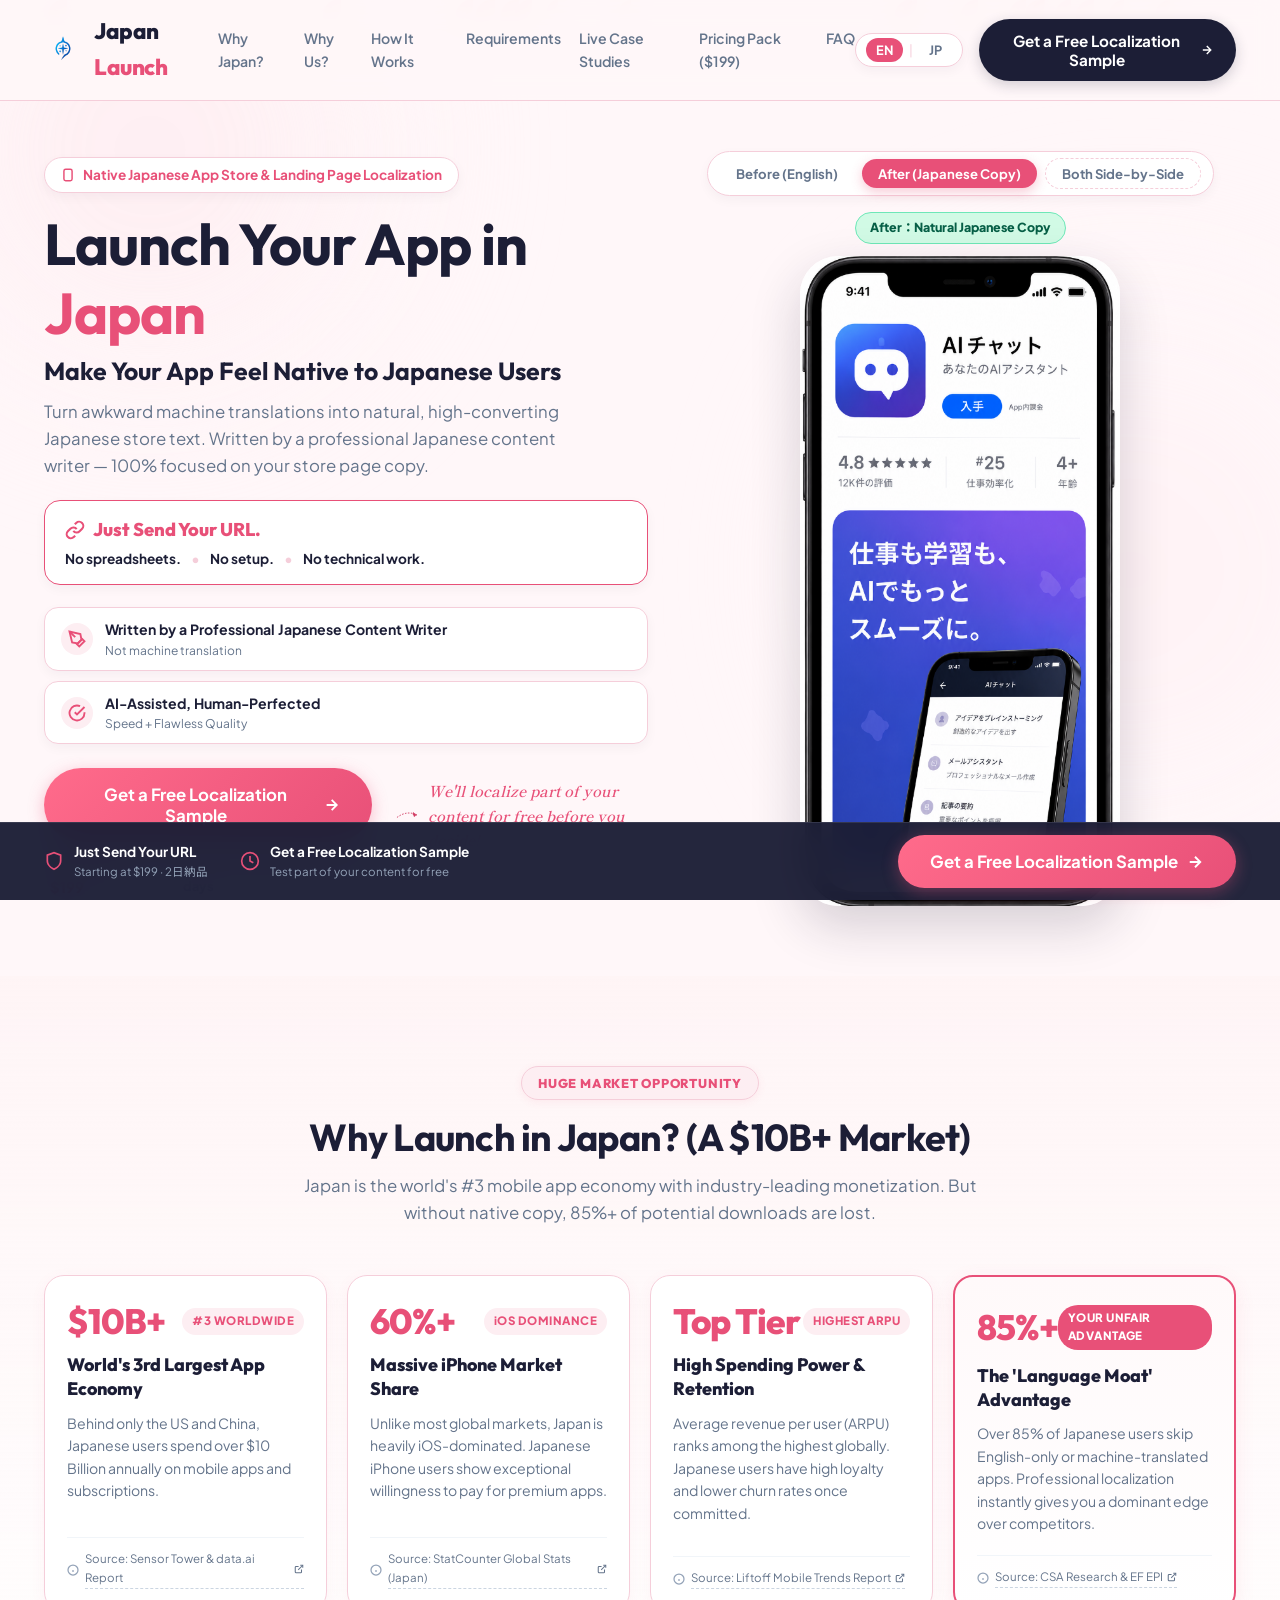
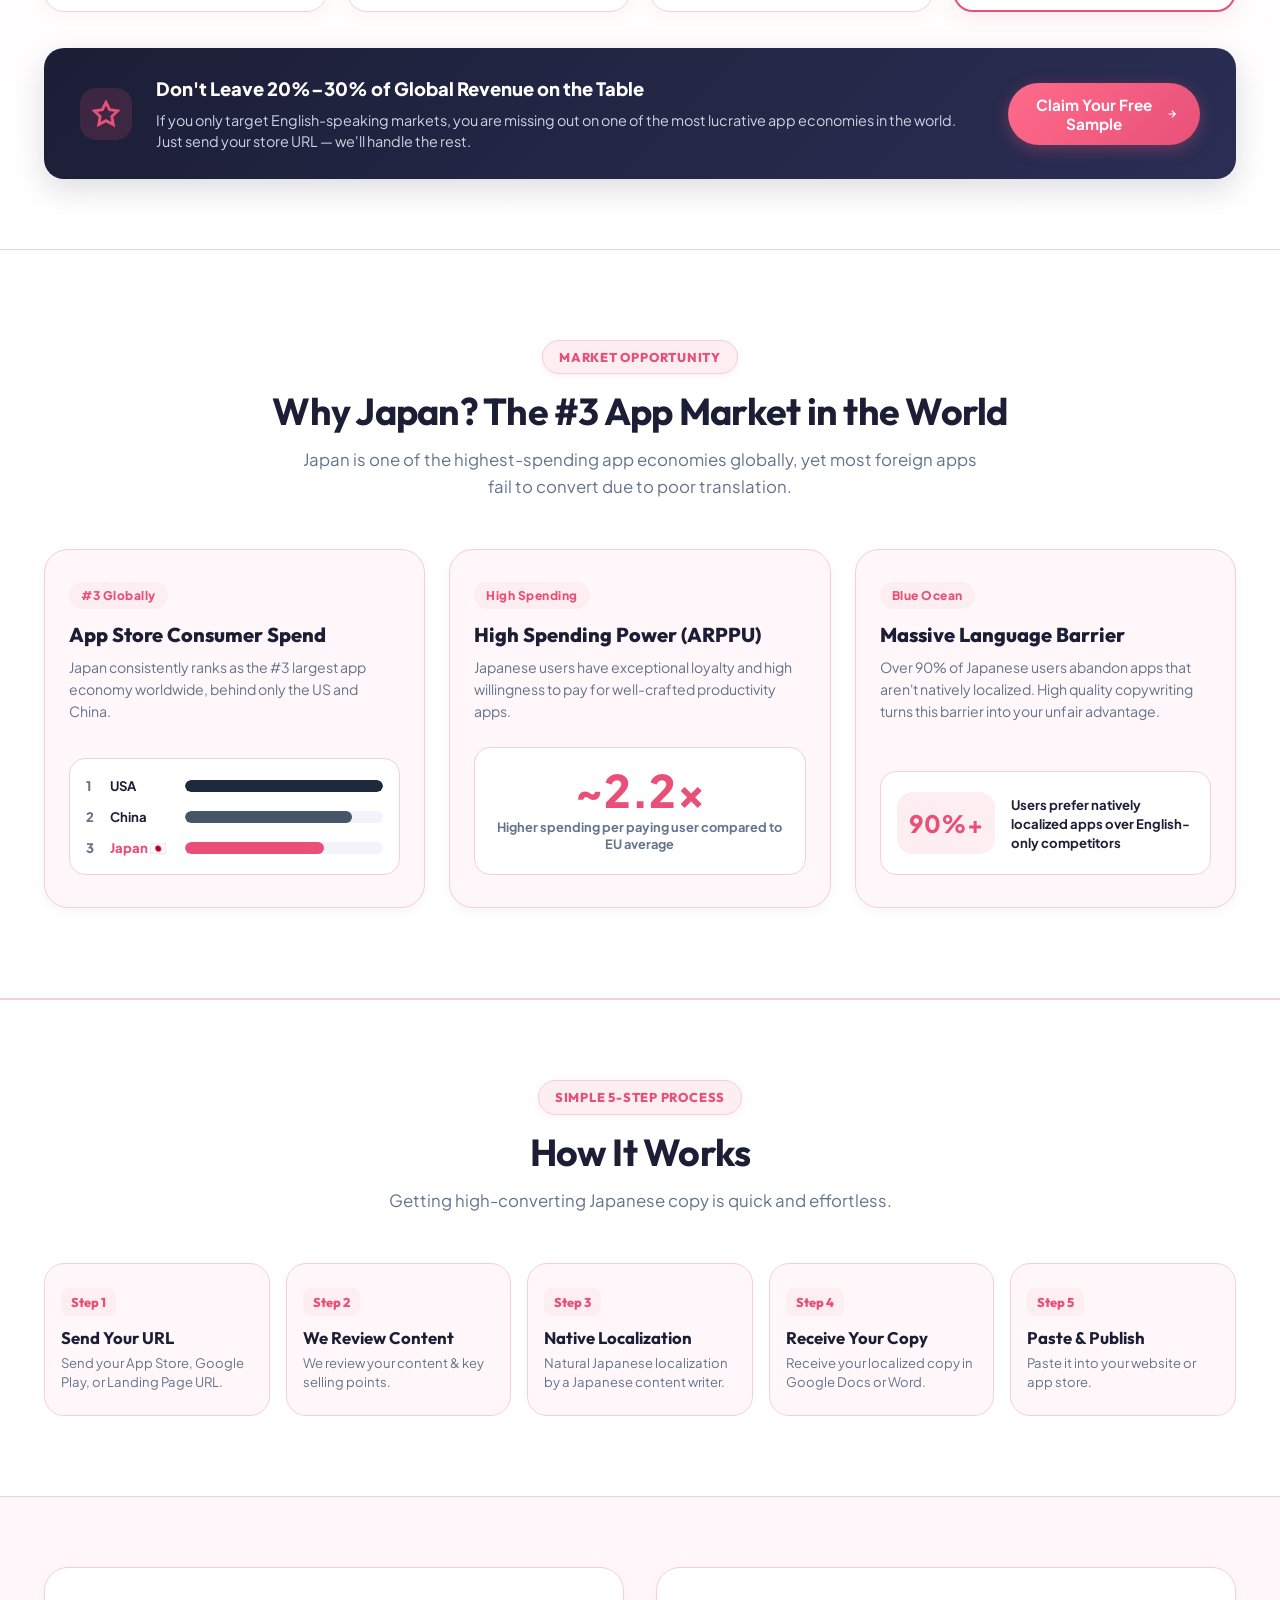
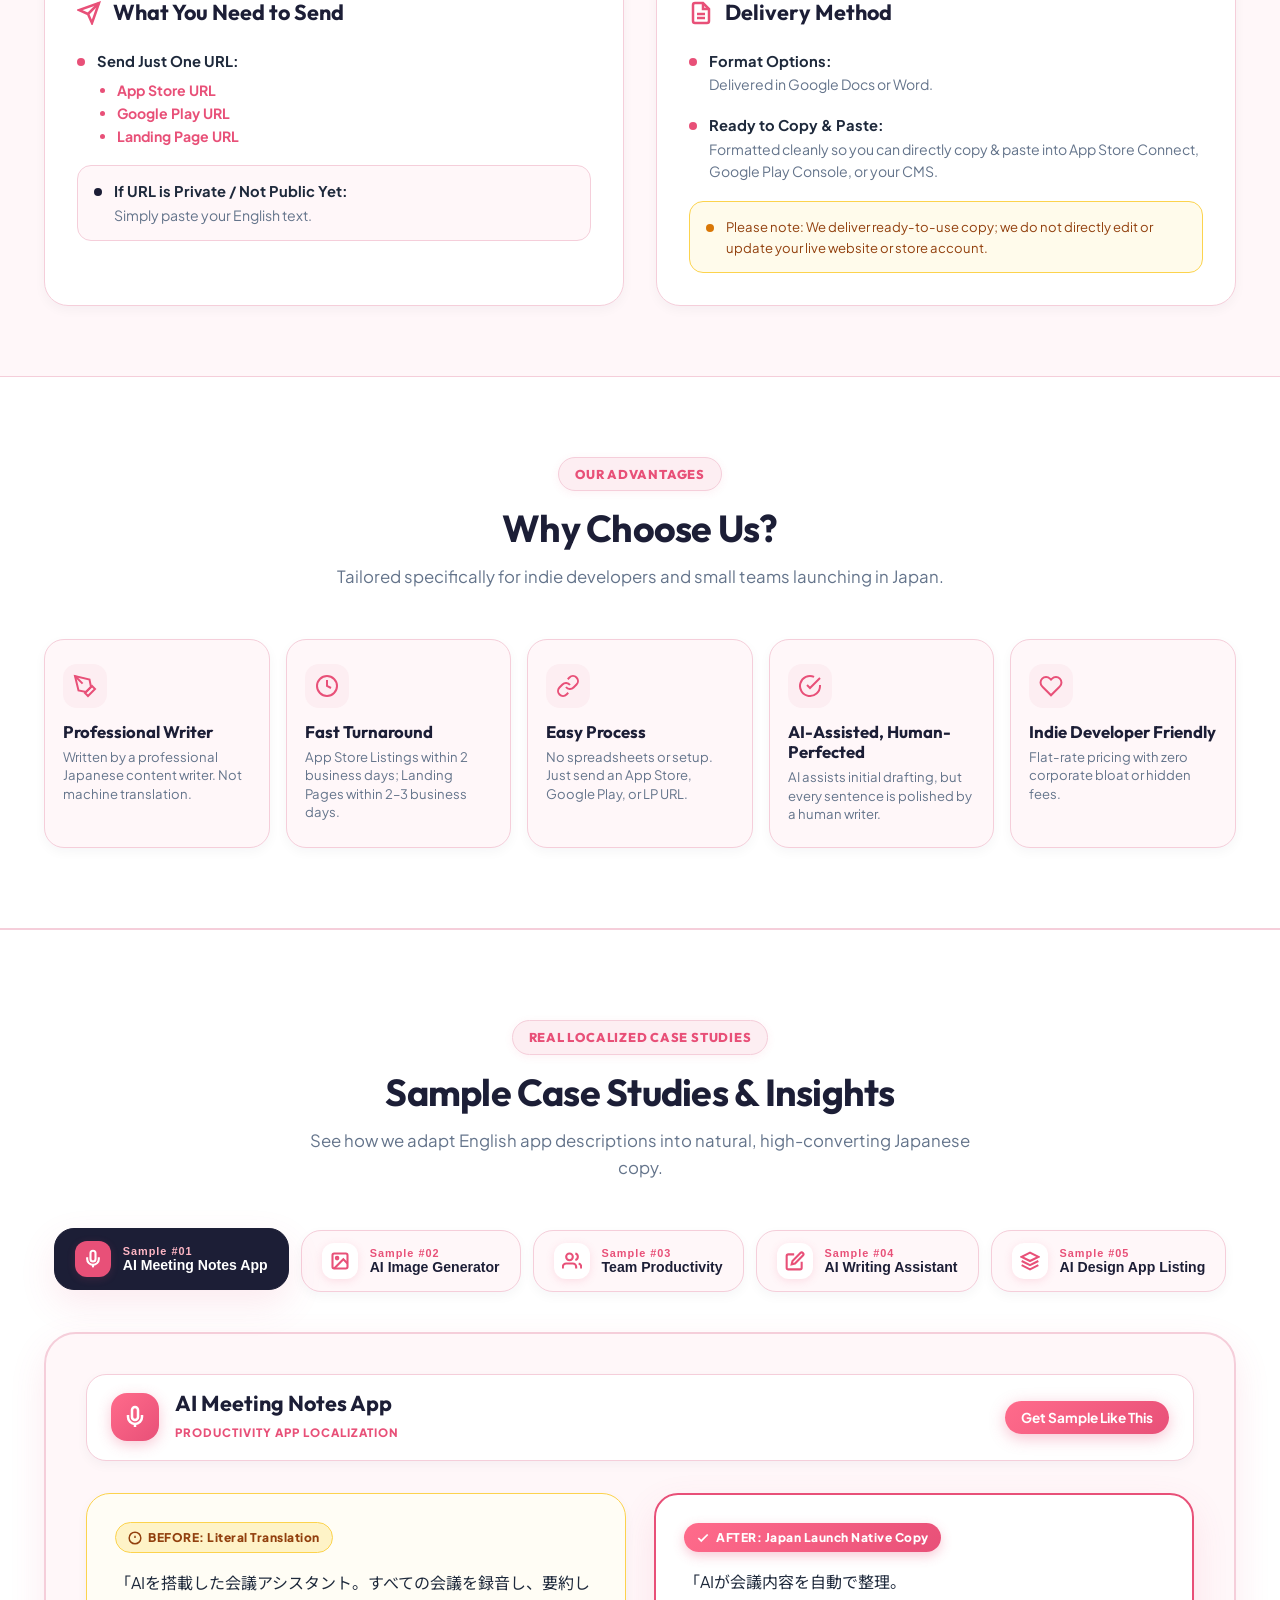
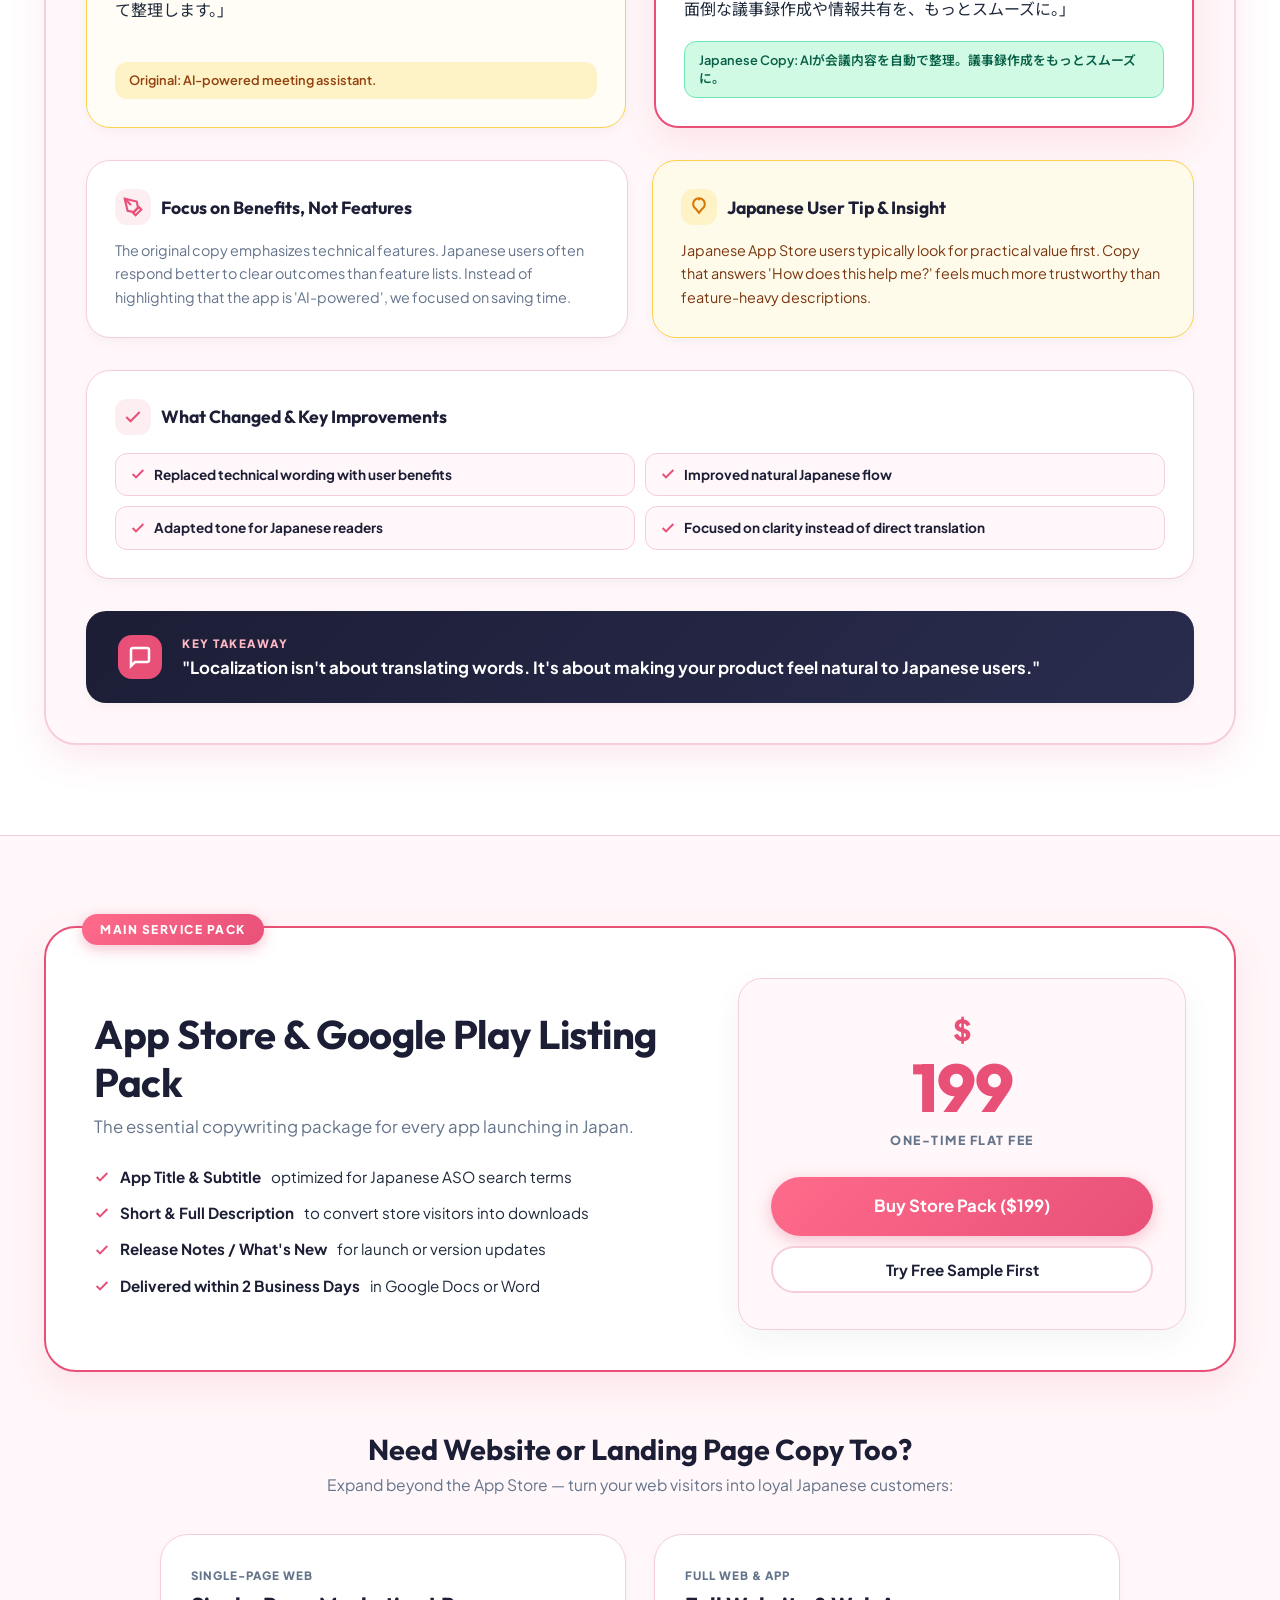
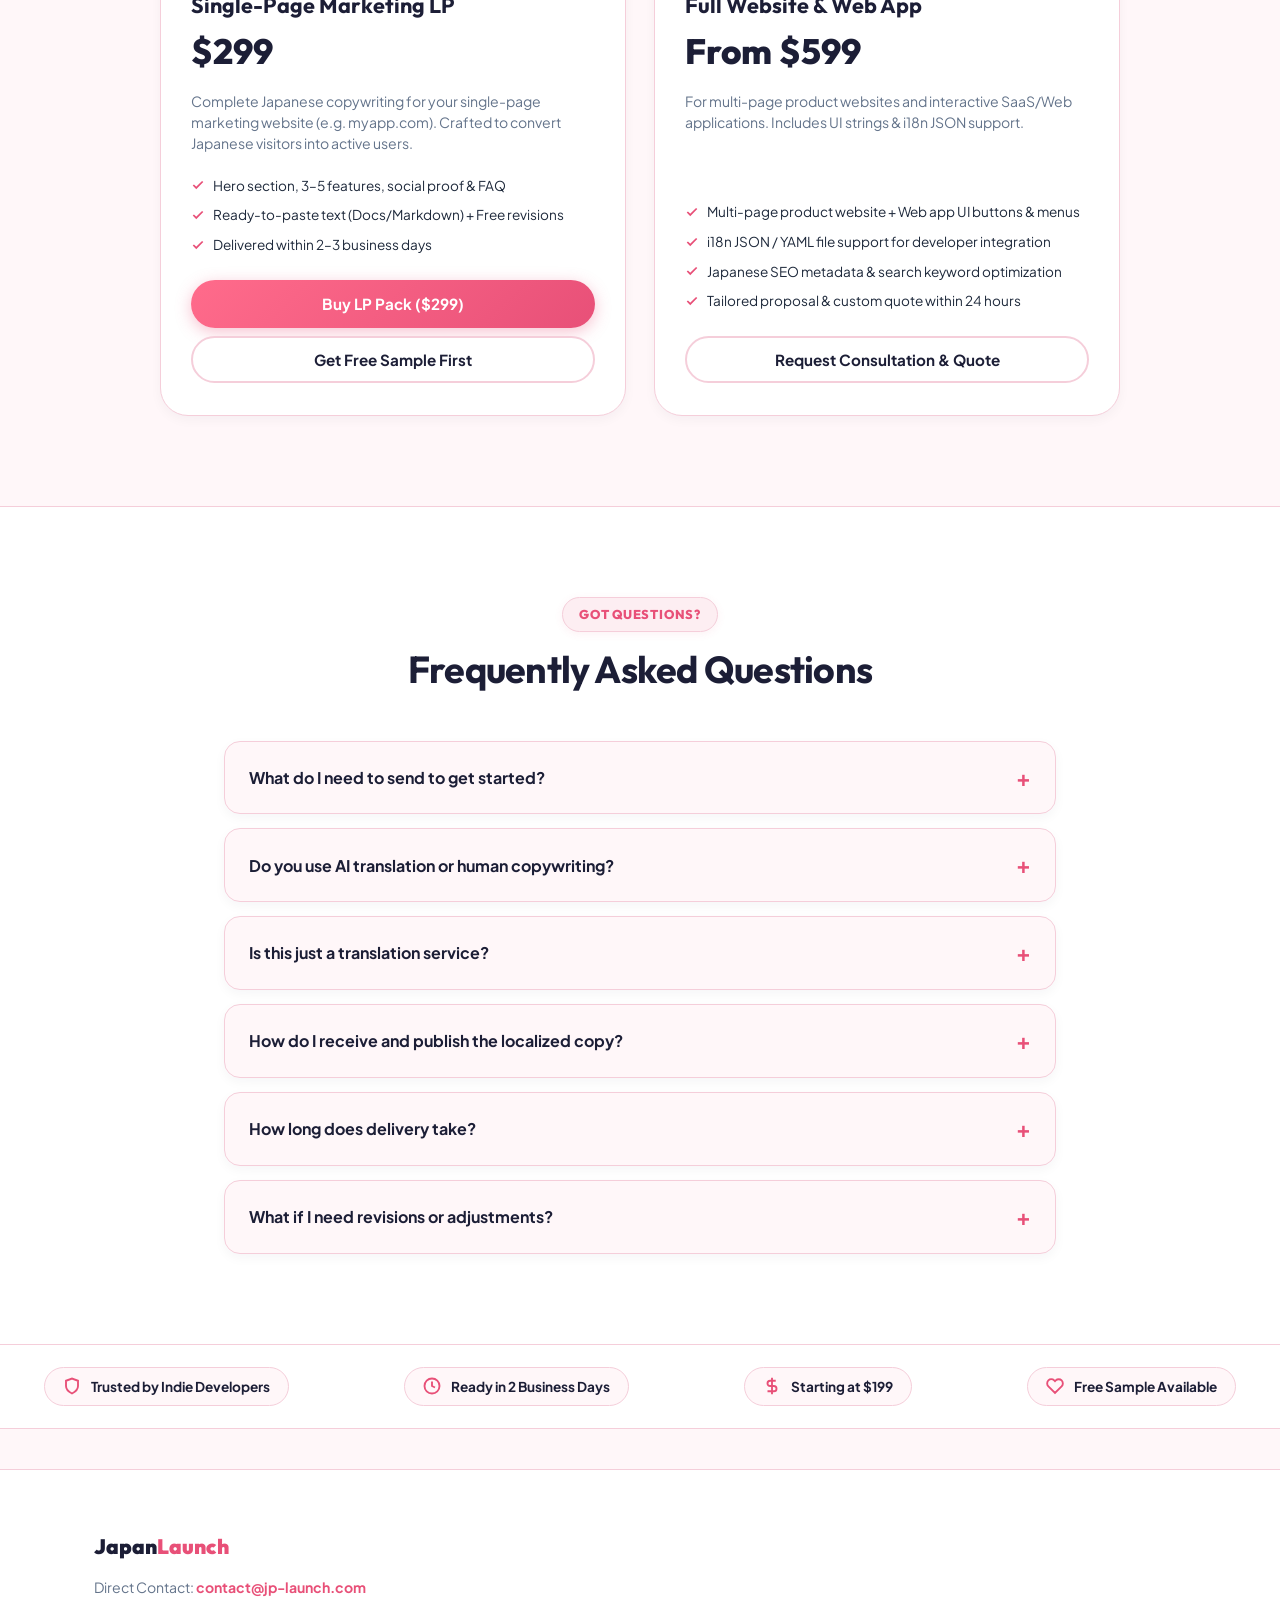
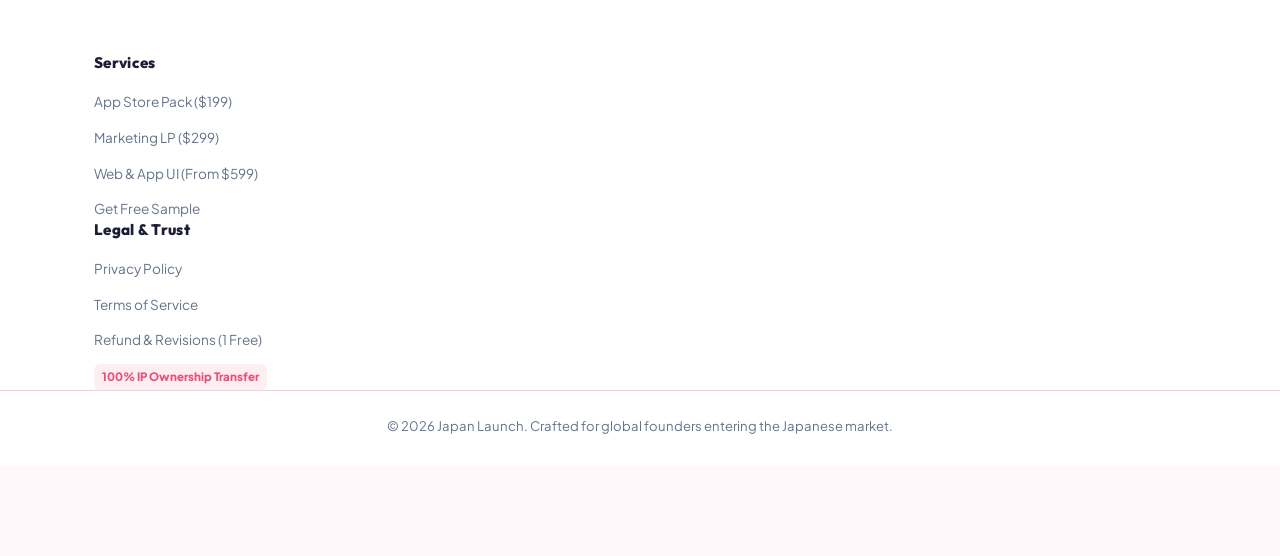
==== index.html @ e57d5151 "Add files via upload" ====
<!DOCTYPE html>
<html lang="en">
<head>
    <meta charset="UTF-8">
    <meta name="viewport" content="width=device-width, initial-scale=1.0">
    <title>Japan Launch | Native Japanese App Store & Landing Page Localization</title>
    <meta name="description" content="Make your app feel native to Japanese users. High-converting App Store & Landing Page localization starting at $199. Written by a professional Japanese content writer. Free sample available!">
    
    <!-- Google Fonts -->
    <link rel="preconnect" href="https://fonts.googleapis.com">
    <link rel="preconnect" href="https://fonts.gstatic.com" crossorigin>
    <link href="https://fonts.googleapis.com/css2?family=Outfit:wght@400;500;600;700;800&family=Plus+Jakarta+Sans:wght@400;500;600;700&family=Noto+Sans+JP:wght@400;500;700;800&family=Shippori+Mincho:wght@600;700;800&display=swap" rel="stylesheet">
    
    <!-- CSS (Explicit Relative Path for Netlify & Linux Compatibility) -->
    <style>
/* ==========================================================================
   Japan Launch - Japanese Localization Landing Page Stylesheet (v17 Touch Fixes)
   ========================================================================== */

:root {
    /* Color Palette */
    --bg-main: #FFF7F9;
    --bg-card: #FFFFFF;
    --bg-pink-soft: #FDEEF2;
    --bg-pink-hover: #FBDCE5;
    
    --primary-indigo: #1C1E36;
    --primary-indigo-hover: #292C4D;
    
    --coral-accent: #E85078;
    --coral-hover: #D13B62;
    --coral-light: #FFF0F3;
    
    --text-dark: #1E293B;
    --text-muted: #64748B;
    --text-light: #94A3B8;
    
    --border-pink: #F5CEDA;
    --border-light: #E2E8F0;
    
    /* Shadows */
    --shadow-sm: 0 4px 12px rgba(28, 30, 54, 0.04);
    --shadow-md: 0 14px 36px rgba(232, 80, 120, 0.12);
    --shadow-lg: 0 24px 60px rgba(28, 30, 54, 0.15);
    --shadow-phone: 0 20px 50px rgba(28, 30, 54, 0.18);

    /* Fonts */
    --font-heading: 'Outfit', 'Noto Sans JP', sans-serif;
    --font-body: 'Plus Jakarta Sans', 'Noto Sans JP', sans-serif;
    --font-jp-serif: 'Shippori Mincho', serif;
}

/* Reset & Base Styles */
* {
    margin: 0;
    padding: 0;
    box-sizing: border-box;
    -webkit-tap-highlight-color: transparent;
}

html {
    scroll-behavior: smooth;
    font-size: 16px;
}

body {
    font-family: var(--font-body);
    background-color: var(--bg-main);
    color: var(--text-dark);
    line-height: 1.6;
    overflow-x: hidden;
    padding-bottom: 90px;
}

/* Container */
.container {
    width: 100%;
    max-width: 1240px;
    margin: 0 auto;
    padding: 0 24px;
}

.container.medium {
    max-width: 880px;
}

/* Typography */
h1, h2, h3, h4 {
    font-family: var(--font-heading);
    color: var(--primary-indigo);
    font-weight: 700;
    line-height: 1.2;
}

/* Background Animations & Sakura */
.bg-decorations {
    position: fixed;
    top: 0;
    left: 0;
    width: 100vw;
    height: 100vh;
    pointer-events: none;
    z-index: -1;
    overflow: hidden;
}

.bg-blob {
    position: absolute;
    border-radius: 50%;
    filter: blur(80px);
    opacity: 0.55;
}

.blob-1 {
    top: -100px;
    left: -100px;
    width: 500px;
    height: 500px;
    background: radial-gradient(circle, #FEE2E8 0%, #FFF 100%);
}

.blob-2 {
    top: 30%;
    right: -150px;
    width: 600px;
    height: 600px;
    background: radial-gradient(circle, #FFEBF0 0%, #FFF 100%);
}

.sakura-petal {
    position: absolute;
    background: linear-gradient(135deg, #FFB7C5, #FFE4E8);
    border-radius: 15px 0 15px 0;
    opacity: 0.6;
    pointer-events: none;
    animation: fall 12s linear infinite;
}

@keyframes fall {
    0% { transform: translateY(-5vh) rotate(0deg); opacity: 0.8; }
    100% { transform: translateY(105vh) rotate(360deg); opacity: 0; }
}

/* Header & Navigation */
.site-header {
    position: sticky;
    top: 0;
    background: rgba(255, 247, 249, 0.88);
    backdrop-filter: blur(12px);
    z-index: 100;
    border-bottom: 1px solid var(--border-pink);
    padding: 14px 0;
}

.nav-container {
    display: flex;
    align-items: center;
    justify-content: space-between;
}

.brand-logo {
    display: flex;
    align-items: center;
    gap: 12px;
    text-decoration: none;
}

.brand-logo-img {
    height: 38px;
    width: auto;
    object-fit: contain;
}

.brand-name {
    font-family: var(--font-heading);
    font-size: 1.4rem;
    font-weight: 800;
    color: var(--primary-indigo);
    letter-spacing: -0.5px;
}

.brand-accent {
    color: var(--coral-accent);
}

.nav-links {
    display: flex;
    gap: 18px;
}

.nav-links a {
    text-decoration: none;
    color: var(--text-muted);
    font-weight: 600;
    font-size: 0.88rem;
    transition: color 0.2s;
}

.nav-links a:hover {
    color: var(--coral-accent);
}

.nav-actions {
    display: flex;
    align-items: center;
    gap: 16px;
}

/* Language Toggle Switcher */
.lang-switch-toggle {
    display: flex;
    align-items: center;
    background: #FFFFFF;
    border: 1px solid var(--border-pink);
    border-radius: 99px;
    padding: 4px 10px;
    gap: 6px;
    box-shadow: var(--shadow-sm);
}

.lang-btn {
    background: transparent;
    border: none;
    font-family: var(--font-body);
    font-weight: 700;
    font-size: 0.8rem;
    color: var(--text-muted);
    cursor: pointer;
    padding: 4px 10px;
    border-radius: 99px;
    transition: all 0.2s;
    touch-action: manipulation;
}

.lang-btn.active {
    background: var(--coral-accent);
    color: #FFFFFF;
}

.lang-divider {
    color: var(--border-pink);
    font-size: 0.8rem;
}

/* Buttons */
.btn {
    display: inline-flex;
    align-items: center;
    justify-content: center;
    gap: 8px;
    padding: 12px 22px;
    border-radius: 99px;
    font-family: var(--font-body);
    font-weight: 700;
    font-size: 0.95rem;
    cursor: pointer;
    transition: all 0.25s cubic-bezier(0.16, 1, 0.3, 1);
    border: none;
    text-decoration: none;
    touch-action: manipulation;
}

.btn-sm {
    padding: 8px 16px;
    font-size: 0.85rem;
}

.btn-primary {
    background-color: var(--primary-indigo);
    color: #FFFFFF;
    box-shadow: 0 4px 14px rgba(28, 30, 54, 0.2);
}

.btn-primary:hover {
    background-color: var(--primary-indigo-hover);
    transform: translateY(-2px);
}

.btn-coral {
    background: linear-gradient(135deg, #FF6B8B, #E85078);
    color: #FFFFFF;
    box-shadow: 0 4px 16px rgba(232, 80, 120, 0.35);
}

.btn-coral:hover {
    transform: translateY(-2px);
    box-shadow: 0 8px 24px rgba(232, 80, 120, 0.5);
}

.btn-outline {
    background: #FFFFFF;
    border: 2px solid var(--border-pink);
    color: var(--primary-indigo);
}

.btn-outline:hover {
    background-color: var(--bg-pink-soft);
    border-color: var(--coral-accent);
    color: var(--coral-accent);
}

.btn-lg {
    padding: 16px 32px;
    font-size: 1.05rem;
}

.full-width {
    width: 100%;
}

/* Hero Section */
.hero-section {
    padding: 50px 0 70px;
}

.hero-grid-large {
    display: grid;
    grid-template-columns: 1.15fr 1.05fr;
    gap: 36px;
    align-items: center;
}

.tag-badge {
    display: inline-flex;
    align-items: center;
    gap: 8px;
    background-color: #FFF;
    border: 1px solid var(--border-pink);
    padding: 6px 16px;
    border-radius: 99px;
    font-size: 0.85rem;
    font-weight: 700;
    color: var(--coral-accent);
    box-shadow: var(--shadow-sm);
    margin-bottom: 16px;
}

.hero-title {
    font-size: 3.6rem;
    letter-spacing: -1px;
    margin-bottom: 8px;
}

.highlight-japan {
    color: var(--coral-accent);
    font-family: var(--font-heading);
}

.hero-main-tagline {
    font-family: var(--font-heading);
    font-size: 1.55rem;
    font-weight: 700;
    color: var(--primary-indigo);
    margin-bottom: 12px;
    line-height: 1.3;
}

.hero-subtitle {
    font-size: 1.05rem;
    color: var(--text-muted);
    margin-bottom: 20px;
    max-width: 560px;
}

/* DIFFERENTIATOR BANNER */
.differentiator-banner {
    background: #FFFFFF;
    border: 1.5px solid var(--coral-accent);
    border-radius: 16px;
    padding: 14px 20px;
    margin-bottom: 22px;
    box-shadow: var(--shadow-sm);
}

.diff-title-row {
    display: flex;
    align-items: center;
    gap: 8px;
    margin-bottom: 4px;
}

.diff-title-row strong {
    font-family: var(--font-heading);
    font-size: 1.15rem;
    color: var(--coral-accent);
    font-weight: 800;
}

.diff-bullets {
    display: flex;
    align-items: center;
    gap: 10px;
    font-size: 0.85rem;
    font-weight: 700;
    color: var(--primary-indigo);
}

.diff-dot {
    color: var(--border-pink);
}

/* Hero Features Badges */
.hero-features-list {
    display: flex;
    flex-direction: column;
    gap: 10px;
    margin-bottom: 24px;
}

.feature-item {
    display: flex;
    align-items: center;
    gap: 12px;
    background: #FFFFFF;
    padding: 10px 16px;
    border-radius: 14px;
    border: 1px solid var(--border-pink);
    box-shadow: var(--shadow-sm);
}

.feature-icon {
    width: 32px;
    height: 32px;
    background: var(--bg-pink-soft);
    border-radius: 50%;
    display: flex;
    align-items: center;
    justify-content: center;
    flex-shrink: 0;
}

.feature-text {
    display: flex;
    flex-direction: column;
}

.feature-text strong {
    font-size: 0.88rem;
    color: var(--primary-indigo);
}

.feature-text span {
    font-size: 0.75rem;
    color: var(--text-muted);
}

/* HERO CTA & PRICE ANCHOR */
.hero-cta-wrapper {
    position: relative;
    display: flex;
    align-items: flex-start;
    gap: 20px;
}

.cta-main-box {
    display: flex;
    flex-direction: column;
    gap: 10px;
}

.hero-price-anchor {
    display: flex;
    align-items: center;
    gap: 8px;
    font-size: 0.85rem;
    font-weight: 700;
    color: var(--primary-indigo);
    padding-left: 6px;
}

.hero-price-tag {
    color: var(--coral-accent);
    font-size: 0.92rem;
    font-weight: 800;
}

.hero-price-dot {
    color: var(--border-pink);
}

.hero-delivery-tag {
    color: var(--text-muted);
    font-size: 0.8rem;
}

.cta-tooltip-annotation {
    display: flex;
    align-items: center;
    gap: 6px;
    margin-top: 10px;
}

.hand-arrow {
    width: 45px;
    height: 22px;
}

.handwriting {
    font-family: 'Shippori Mincho', cursive, sans-serif;
    font-size: 0.95rem;
    color: var(--coral-accent);
    font-weight: 600;
    font-style: italic;
    max-width: 220px;
}

/* PROMINENT BEFORE/AFTER IPHONE MOCKUP SWITCHER */
.hero-mockup-wrapper {
    display: flex;
    flex-direction: column;
    align-items: center;
    width: 100%;
}

.mockup-header-indicator {
    display: flex;
    align-items: center;
    justify-content: center;
    gap: 8px;
    background: #FFFFFF;
    border: 1px solid var(--border-pink);
    padding: 6px 12px;
    border-radius: 99px;
    margin-bottom: 16px;
    box-shadow: var(--shadow-sm);
    flex-wrap: wrap;
}

.switcher-pill {
    background: transparent;
    border: none;
    font-family: var(--font-body);
    font-weight: 700;
    font-size: 0.82rem;
    color: var(--text-muted);
    padding: 6px 16px;
    border-radius: 99px;
    cursor: pointer;
    transition: all 0.25s ease;
    touch-action: manipulation;
}

.switcher-pill.active {
    background: var(--coral-accent);
    color: #FFFFFF;
    box-shadow: 0 4px 12px rgba(232, 80, 120, 0.3);
}

.switcher-pill.mode-dual {
    border: 1px dashed var(--border-pink);
}

.switcher-pill.mode-dual.active {
    background: var(--primary-indigo);
    border-color: var(--primary-indigo);
}

.phone-display-area {
    display: flex;
    justify-content: center;
    gap: 20px;
    width: 100%;
    position: relative;
}

.phone-image-wrapper {
    display: none;
    flex-direction: column;
    align-items: center;
    width: 320px;
    transition: opacity 0.4s ease;
    opacity: 0;
}

.phone-image-wrapper.active {
    display: flex;
    opacity: 1;
}

.phone-label-tag {
    font-size: 0.78rem;
    font-weight: 800;
    padding: 5px 14px;
    border-radius: 99px;
    margin-bottom: 12px;
}

.phone-label-tag.warning {
    background: #FEF3C7;
    color: #92400E;
    border: 1px solid #FCD34D;
}

.phone-label-tag.success {
    background: #D1FAE5;
    color: #065F46;
    border: 1px solid #6EE7B7;
}

.hero-phone-img.large-mockup {
    width: 100%;
    height: auto;
    border-radius: 38px;
    box-shadow: var(--shadow-phone);
    display: block;
}

.phone-display-area.mode-both .phone-image-wrapper {
    display: flex;
    opacity: 1;
    width: 250px;
}

/* 5-STEP PROCESS SECTION */
.section-process {
    padding: 80px 0;
    background-color: #FFFFFF;
    border-top: 1px solid var(--border-pink);
    border-bottom: 1px solid var(--border-pink);
}

.process-5steps-grid {
    display: grid;
    grid-template-columns: repeat(5, 1fr);
    gap: 16px;
}

.p-step-card {
    background: var(--bg-main);
    border: 1px solid var(--border-pink);
    border-radius: 20px;
    padding: 24px 16px;
    display: flex;
    flex-direction: column;
    position: relative;
    transition: transform 0.25s, box-shadow 0.25s;
}

.p-step-card:hover {
    transform: translateY(-4px);
    box-shadow: var(--shadow-md);
}

.p-step-num {
    font-family: var(--font-heading);
    font-size: 0.8rem;
    font-weight: 800;
    color: var(--coral-accent);
    background: var(--bg-pink-soft);
    padding: 4px 10px;
    border-radius: 8px;
    display: inline-block;
    width: fit-content;
    margin-bottom: 12px;
}

.p-step-card h4 {
    font-size: 1.05rem;
    margin-bottom: 6px;
}

.p-step-card p {
    font-size: 0.82rem;
    color: var(--text-muted);
    line-height: 1.4;
}

/* REQUIREMENTS & DELIVERY SECTION */
.section-requirements {
    padding: 70px 0;
}

.requirements-box-grid {
    display: grid;
    grid-template-columns: 1fr 1fr;
    gap: 32px;
}

.req-card {
    background: #FFFFFF;
    border: 1px solid var(--border-pink);
    border-radius: 24px;
    padding: 32px;
    box-shadow: var(--shadow-sm);
}

.req-card-header {
    display: flex;
    align-items: center;
    gap: 12px;
    margin-bottom: 24px;
}

.req-card-header h3 {
    font-size: 1.35rem;
}

.req-list {
    display: flex;
    flex-direction: column;
    gap: 18px;
}

.req-item {
    display: flex;
    gap: 12px;
    font-size: 0.92rem;
}

.bullet-dot {
    width: 8px;
    height: 8px;
    border-radius: 50%;
    background: var(--coral-accent);
    margin-top: 8px;
    flex-shrink: 0;
}

.bullet-dot.highlight {
    background: var(--primary-indigo);
}

.bullet-dot.warning {
    background: #D97706;
}

.req-item p {
    color: var(--text-muted);
    font-size: 0.88rem;
}

.sub-bullet-list {
    list-style: disc;
    padding-left: 20px;
    margin-top: 6px;
    font-size: 0.88rem;
    color: var(--coral-accent);
    font-weight: 700;
}

.req-item.note-bg {
    background: var(--bg-main);
    border: 1px solid var(--border-pink);
    padding: 14px 16px;
    border-radius: 14px;
}

.req-item.note-warning {
    background: #FFFBEB;
    border: 1px solid #FCD34D;
    padding: 14px 16px;
    border-radius: 14px;
}

.req-item.note-warning p {
    color: #92400E;
    font-size: 0.82rem;
}

/* WHY JAPAN LAUNCH? GRID */
.section-why { padding: 80px 0; background: #FFFFFF; border-top: 1px solid var(--border-pink); border-bottom: 1px solid var(--border-pink); }
.why-grid-5 { display: grid; grid-template-columns: repeat(5, 1fr); gap: 16px; }
.why-box { background: var(--bg-main); border: 1px solid var(--border-pink); border-radius: 20px; padding: 24px 18px; box-shadow: var(--shadow-sm); }
.why-icon-circle {
    width: 44px;
    height: 44px;
    background-color: var(--bg-pink-soft);
    border-radius: 14px;
    display: flex;
    align-items: center;
    justify-content: center;
    margin-bottom: 14px;
}
.why-box h3 { font-size: 1.05rem; margin-bottom: 6px; }
.why-box p { font-size: 0.82rem; color: var(--text-muted); line-height: 1.4; }

/* HIGHLY VISUAL CASE STUDY SHOWCASE (MOBILE TOUCH OPTIMIZED) */
.section-samples-showcase {
    padding: 90px 0;
    background: #FFFFFF;
    border-top: 1px solid var(--border-pink);
    border-bottom: 1px solid var(--border-pink);
}

.case-study-tabs {
    display: flex;
    justify-content: center;
    gap: 12px;
    margin-bottom: 40px;
    flex-wrap: wrap;
    touch-action: manipulation;
}

.case-study-tab {
    background: var(--bg-main);
    border: 1.5px solid var(--border-pink);
    border-radius: 20px;
    padding: 12px 20px;
    cursor: pointer;
    display: flex;
    align-items: center;
    gap: 12px;
    transition: all 0.25s cubic-bezier(0.16, 1, 0.3, 1);
    box-shadow: var(--shadow-sm);
    user-select: none;
    touch-action: manipulation;
    min-height: 48px;
}

/* Prevent inner elements from swallowing touch taps on mobile */
.case-study-tab * {
    pointer-events: none;
}

.cs-tab-icon {
    width: 36px;
    height: 36px;
    background: #FFFFFF;
    border-radius: 12px;
    display: flex;
    align-items: center;
    justify-content: center;
    color: var(--coral-accent);
    box-shadow: 0 2px 8px rgba(232, 80, 120, 0.15);
    flex-shrink: 0;
}

.cs-tab-info {
    display: flex;
    flex-direction: column;
    align-items: flex-start;
}

.case-study-tab .cs-tag {
    font-size: 0.68rem;
    font-weight: 800;
    letter-spacing: 1px;
    color: var(--coral-accent);
}

.case-study-tab strong {
    font-size: 0.88rem;
    color: var(--primary-indigo);
}

.case-study-tab.active, .case-study-tab:hover {
    background: var(--primary-indigo);
    border-color: var(--primary-indigo);
    transform: translateY(-2px);
    box-shadow: var(--shadow-md);
}

.case-study-tab.active .cs-tab-icon, .case-study-tab:hover .cs-tab-icon {
    background: var(--coral-accent);
    color: #FFFFFF;
}

.case-study-tab.active .cs-tag, .case-study-tab:hover .cs-tag {
    color: #FFB7C5;
}

.case-study-tab.active strong, .case-study-tab:hover strong {
    color: #FFFFFF;
}

/* Case Study Outer Container Card */
.case-study-display-card {
    background: var(--bg-main);
    border: 2px solid var(--border-pink);
    border-radius: 32px;
    padding: 40px;
    box-shadow: var(--shadow-md);
    display: flex;
    flex-direction: column;
    gap: 32px;
}

/* App Header Row inside Card */
.cs-card-header-row {
    display: flex;
    align-items: center;
    justify-content: space-between;
    background: #FFFFFF;
    border: 1px solid var(--border-pink);
    padding: 16px 24px;
    border-radius: 20px;
    box-shadow: var(--shadow-sm);
}

.cs-app-meta {
    display: flex;
    align-items: center;
    gap: 16px;
}

.cs-app-badge-icon {
    width: 48px;
    height: 48px;
    background: linear-gradient(135deg, #FF6B8B, #E85078);
    border-radius: 16px;
    display: flex;
    align-items: center;
    justify-content: center;
    color: #FFFFFF;
    box-shadow: 0 4px 14px rgba(232, 80, 120, 0.3);
}

.cs-app-title-group h3 {
    font-size: 1.35rem;
    margin-bottom: 2px;
}

.cs-app-genre-pill {
    font-size: 0.72rem;
    font-weight: 800;
    letter-spacing: 1px;
    color: var(--coral-accent);
    text-transform: uppercase;
}

/* Side-by-Side Visual Comparison Cards (Before vs After) */
.cs-visual-comparison-grid {
    display: grid;
    grid-template-columns: 1fr 1fr;
    gap: 28px;
}

.cs-store-card {
    background: #FFFFFF;
    border-radius: 24px;
    padding: 28px;
    display: flex;
    flex-direction: column;
    position: relative;
    box-shadow: var(--shadow-sm);
    transition: transform 0.25s ease;
}

.cs-store-card.before-card {
    border: 1.5px solid #FCD34D;
    background: #FFFDF5;
}

.cs-store-card.after-card {
    border: 2px solid var(--coral-accent);
    background: #FFFFFF;
    box-shadow: var(--shadow-md);
}

.cs-card-badge {
    display: inline-flex;
    align-items: center;
    gap: 6px;
    padding: 5px 12px;
    border-radius: 99px;
    font-size: 0.75rem;
    font-weight: 800;
    letter-spacing: 0.5px;
    margin-bottom: 16px;
    width: fit-content;
}

.cs-card-badge.before {
    background: #FEF3C7;
    color: #92400E;
    border: 1px solid #FCD34D;
}

.cs-card-badge.after {
    background: linear-gradient(135deg, #FF6B8B, #E85078);
    color: #FFFFFF;
    box-shadow: 0 4px 12px rgba(232, 80, 120, 0.3);
}

.cs-copy-text {
    font-size: 1rem;
    line-height: 1.7;
    color: var(--text-dark);
    margin-bottom: 18px;
    flex-grow: 1;
}

.cs-copy-text strong {
    color: var(--primary-indigo);
}

.cs-card-footnote {
    font-size: 0.8rem;
    padding: 10px 14px;
    border-radius: 12px;
    line-height: 1.4;
    font-weight: 600;
}

.cs-store-card.before-card .cs-card-footnote {
    background: #FEF3C7;
    color: #92400E;
}

.cs-store-card.after-card .cs-card-footnote {
    background: #D1FAE5;
    color: #065F46;
    border: 1px solid #6EE7B7;
}

/* 2x2 Deep Insights Grid */
.cs-insights-visual-grid {
    display: grid;
    grid-template-columns: 1fr 1fr;
    gap: 24px;
}

.cs-insight-card-box {
    background: #FFFFFF;
    border: 1px solid var(--border-pink);
    border-radius: 24px;
    padding: 28px;
    box-shadow: var(--shadow-sm);
    display: flex;
    flex-direction: column;
    gap: 14px;
}

.cs-insight-card-box.tip-box {
    background: #FFFBEB;
    border: 1.5px solid #FCD34D;
}

.cs-insight-header {
    display: flex;
    align-items: center;
    gap: 10px;
}

.cs-insight-header-icon {
    width: 36px;
    height: 36px;
    background: var(--bg-pink-soft);
    border-radius: 12px;
    display: flex;
    align-items: center;
    justify-content: center;
    color: var(--coral-accent);
    flex-shrink: 0;
}

.tip-box .cs-insight-header-icon {
    background: #FEF3C7;
    color: #D97706;
}

.cs-insight-header h4 {
    font-size: 1.1rem;
    color: var(--primary-indigo);
}

.cs-insight-body-text {
    font-size: 0.9rem;
    color: var(--text-muted);
    line-height: 1.6;
}

.tip-box .cs-insight-body-text {
    color: #78350F;
}

/* 4-Pill Checklist Grid */
.cs-pills-checklist-grid {
    display: grid;
    grid-template-columns: 1fr 1fr;
    gap: 10px;
    margin-top: 4px;
}

.cs-check-pill {
    background: var(--bg-main);
    border: 1px solid var(--border-pink);
    padding: 10px 14px;
    border-radius: 12px;
    font-size: 0.85rem;
    font-weight: 700;
    color: var(--primary-indigo);
    display: flex;
    align-items: center;
    gap: 8px;
}

.cs-check-pill svg {
    color: var(--coral-accent);
    flex-shrink: 0;
}

/* Key Takeaway Banner */
.cs-takeaway-full-banner {
    background: linear-gradient(135deg, #1C1E36, #292C4D);
    color: #FFFFFF;
    border-radius: 20px;
    padding: 24px 32px;
    display: flex;
    align-items: center;
    gap: 20px;
    box-shadow: var(--shadow-sm);
}

.takeaway-badge-icon {
    width: 44px;
    height: 44px;
    background: var(--coral-accent);
    border-radius: 14px;
    display: flex;
    align-items: center;
    justify-content: center;
    color: #FFFFFF;
    flex-shrink: 0;
}

.takeaway-content {
    display: flex;
    flex-direction: column;
    gap: 2px;
}

.takeaway-tag {
    font-size: 0.72rem;
    font-weight: 800;
    letter-spacing: 1.5px;
    color: #FFB7C5;
    text-transform: uppercase;
}

.takeaway-quote {
    font-size: 1.05rem;
    font-weight: 700;
    line-height: 1.4;
    color: #FFFFFF;
}

/* STYLISH PRICING SECTION */
.section-services {
    padding: 90px 0;
    background-color: var(--bg-main);
}

.main-featured-service-block {
    background: #FFFFFF;
    border: 2px solid var(--coral-accent);
    border-radius: 32px;
    position: relative;
    box-shadow: var(--shadow-md);
    margin-bottom: 60px;
    padding-top: 10px;
}

.featured-badge-top {
    position: absolute;
    top: -14px;
    left: 36px;
    background: linear-gradient(135deg, #FF6B8B, #E85078);
    color: #FFFFFF;
    font-size: 0.75rem;
    font-weight: 800;
    letter-spacing: 1.5px;
    padding: 6px 18px;
    border-radius: 99px;
    box-shadow: 0 4px 14px rgba(232, 80, 120, 0.35);
    text-transform: uppercase;
}

.service-block-content {
    display: grid;
    grid-template-columns: 1.35fr 1fr;
    padding: 40px 48px;
    gap: 40px;
    align-items: center;
}

.service-info h2 {
    font-size: 2.5rem;
    margin-bottom: 8px;
    letter-spacing: -0.5px;
}

.service-subtitle {
    font-size: 1.05rem;
    color: var(--text-muted);
    margin-bottom: 24px;
}

.service-list {
    list-style: none;
    display: flex;
    flex-direction: column;
    gap: 12px;
}

.service-list li {
    font-size: 0.95rem;
    color: var(--text-dark);
    display: flex;
    align-items: center;
    gap: 10px;
}

.service-list strong {
    color: var(--primary-indigo);
}

.service-pricing-box {
    background: var(--bg-main);
    border: 1px solid var(--border-pink);
    border-radius: 24px;
    padding: 36px 32px;
    text-align: center;
    box-shadow: 0 10px 30px rgba(28, 30, 54, 0.05);
    display: flex;
    flex-direction: column;
    gap: 10px;
}

.price-currency {
    font-size: 1.8rem;
    font-weight: 800;
    color: var(--coral-accent);
    vertical-align: top;
    line-height: 1;
}

.price-val {
    font-family: var(--font-heading);
    font-size: 4.2rem;
    font-weight: 800;
    color: var(--coral-accent);
    line-height: 1;
    letter-spacing: -1px;
}

.price-period {
    font-size: 0.78rem;
    font-weight: 800;
    color: var(--text-muted);
    letter-spacing: 1.5px;
    text-transform: uppercase;
    margin-bottom: 16px;
}

.addons-header {
    text-align: center;
    margin-bottom: 36px;
}

.addons-header h3 {
    font-size: 1.8rem;
    margin-bottom: 6px;
}

.addons-header p {
    font-size: 0.98rem;
    color: var(--text-muted);
}

.addons-grid {
    display: grid;
    grid-template-columns: 1fr 1fr;
    gap: 28px;
    max-width: 960px;
    margin: 0 auto;
}

.addon-card {
    background: #FFFFFF;
    border: 1.5px solid var(--border-pink);
    border-radius: 28px;
    padding: 32px 30px;
    display: flex;
    flex-direction: column;
    box-shadow: var(--shadow-sm);
    transition: transform 0.3s ease, box-shadow 0.3s ease;
}

.addon-card:hover {
    transform: translateY(-4px);
    box-shadow: var(--shadow-md);
}

.addon-tag {
    font-size: 0.72rem;
    font-weight: 800;
    color: var(--text-muted);
    letter-spacing: 1px;
    text-transform: uppercase;
    margin-bottom: 8px;
}

.addon-card h4 {
    font-size: 1.35rem;
    margin-bottom: 4px;
}

.addon-price {
    font-family: var(--font-heading);
    font-size: 2.2rem;
    font-weight: 800;
    color: var(--primary-indigo);
    margin-bottom: 12px;
}

.addon-card p {
    font-size: 0.88rem;
    color: var(--text-muted);
    margin-bottom: 20px;
    flex-grow: 1;
    line-height: 1.5;
}

.addon-features {
    list-style: none;
    margin-bottom: 24px;
    font-size: 0.85rem;
    color: var(--text-dark);
    display: flex;
    flex-direction: column;
    gap: 8px;
}

.addon-features li {
    display: flex;
    align-items: center;
    gap: 8px;
}

/* FAQ Section */
.section-faq { padding: 90px 0; background: #FFFFFF; border-top: 1px solid var(--border-pink); }
.faq-list { display: flex; flex-direction: column; gap: 14px; }
.faq-item { background: var(--bg-main); border: 1px solid var(--border-pink); border-radius: 16px; overflow: hidden; box-shadow: var(--shadow-sm); }
.faq-question { padding: 18px 24px; font-weight: 700; font-size: 1rem; color: var(--primary-indigo); display: flex; justify-content: space-between; align-items: center; cursor: pointer; }
.faq-toggle { font-size: 1.4rem; color: var(--coral-accent); transition: transform 0.3s; }
.faq-item.active .faq-toggle { transform: rotate(45deg); }
.faq-answer { padding: 0 24px 18px; color: var(--text-muted); font-size: 0.92rem; display: none; line-height: 1.6; }
.faq-item.active .faq-answer { display: block; }

/* FINAL TRUST & REASSURANCE RIBBON / BANNER */
.section-trust-ribbon {
    background: #FFFFFF;
    border-top: 1px solid var(--border-pink);
    border-bottom: 1px solid var(--border-pink);
    padding: 22px 0;
    margin-bottom: 40px;
}

.trust-ribbon-content {
    display: flex;
    align-items: center;
    justify-content: space-between;
    gap: 16px;
    flex-wrap: wrap;
}

.trust-pill {
    display: flex;
    align-items: center;
    gap: 10px;
    background: var(--bg-main);
    border: 1px solid var(--border-pink);
    padding: 8px 18px;
    border-radius: 99px;
    font-size: 0.85rem;
    font-weight: 700;
    color: var(--primary-indigo);
}

/* Bottom Sticky Bar */
.bottom-bar { position: fixed; bottom: 0; left: 0; width: 100%; background: rgba(28, 30, 54, 0.96); backdrop-filter: blur(16px); color: #FFFFFF; padding: 12px 0; z-index: 99; border-top: 1px solid rgba(255, 255, 255, 0.1); }
.bottom-bar-content { display: flex; align-items: center; justify-content: space-between; }
.bottom-features { display: flex; gap: 32px; }
.b-feat { display: flex; align-items: center; gap: 10px; color: #E2E8F0; }
.b-feat svg { color: var(--coral-accent); flex-shrink: 0; }
.b-feat div { display: flex; flex-direction: column; }
.b-feat strong { font-size: 0.85rem; color: #FFF; }
.b-feat span { font-size: 0.72rem; color: #94A3B8; }

/* Modal */
.modal-overlay { position: fixed; top: 0; left: 0; width: 100vw; height: 100vh; background: rgba(28, 30, 54, 0.6); backdrop-filter: blur(6px); z-index: 1000; display: flex; align-items: center; justify-content: center; opacity: 0; pointer-events: none; transition: opacity 0.3s ease; }
.modal-overlay.active { opacity: 1; pointer-events: auto; }
.modal-card { background: #FFFFFF; width: 90%; max-width: 520px; border-radius: 28px; padding: 32px; position: relative; box-shadow: var(--shadow-lg); transform: translateY(20px); transition: transform 0.3s ease; }
.modal-overlay.active .modal-card { transform: translateY(0); }
.modal-close { position: absolute; top: 18px; right: 22px; background: none; border: none; font-size: 1.8rem; color: var(--text-muted); cursor: pointer; }
.modal-header { text-align: center; margin-bottom: 20px; }
.sakura-badge { background-color: var(--bg-pink-soft); color: var(--coral-accent); font-size: 0.75rem; font-weight: 800; letter-spacing: 1px; padding: 4px 12px; border-radius: 99px; display: inline-block; margin-bottom: 8px; }
.modal-header h3 { font-size: 1.5rem; margin-bottom: 6px; }
.modal-header p { font-size: 0.85rem; color: var(--text-muted); }

.form-group { display: flex; flex-direction: column; gap: 6px; margin-bottom: 14px; }
.form-group label { font-size: 0.82rem; font-weight: 700; color: var(--primary-indigo); }
.form-group input, .form-group select, .form-group textarea { width: 100%; padding: 11px 14px; border-radius: 10px; border: 1px solid var(--border-pink); font-family: var(--font-body); font-size: 0.9rem; outline: none; transition: border-color 0.2s; }
.form-group input:focus, .form-group select:focus, .form-group textarea:focus { border-color: var(--coral-accent); box-shadow: 0 0 0 3px rgba(232, 80, 120, 0.15); }
.modal-success { text-align: center; padding: 20px 0; }
.success-icon { font-size: 3.2rem; margin-bottom: 10px; display: flex; justify-content: center; }

/* Responsive Media Queries & Touch Optimization */
@media (max-width: 1024px) {
    .hero-grid-large { grid-template-columns: 1fr; text-align: center; }
    .hero-subtitle { margin: 0 auto 18px; }
    .differentiator-banner { margin: 0 auto 22px; max-width: 500px; text-align: center; }
    .diff-title-row { justify-content: center; }
    .diff-bullets { justify-content: center; }
    .hero-features-list { align-items: center; }
    .hero-cta-wrapper { flex-direction: column; align-items: center; }
    .process-5steps-grid { grid-template-columns: 1fr 1fr; }
    .requirements-box-grid { grid-template-columns: 1fr; }
    .why-grid-5 { grid-template-columns: 1fr 1fr; }
    .cs-visual-comparison-grid { grid-template-columns: 1fr; }
    .cs-insights-visual-grid { grid-template-columns: 1fr; }
    .cs-pills-checklist-grid { grid-template-columns: 1fr; }
    .service-block-content { grid-template-columns: 1fr; padding: 32px 24px; }
    .trust-ribbon-content { justify-content: center; }
    .bottom-features { display: none; }
    .bottom-bar-content { justify-content: center; }
}

@media (max-width: 768px) {
    .nav-links { display: none; }
    .hero-title { font-size: 2.6rem; }
    .process-5steps-grid { grid-template-columns: 1fr; }
    .why-grid-5 { grid-template-columns: 1fr; }
    .addons-grid { grid-template-columns: 1fr; }

    /* Mobile Touch Optimized Case Study Tabs (Horizontal Scrollable Bar) */
    .case-study-tabs {
        display: flex;
        overflow-x: auto;
        -webkit-overflow-scrolling: touch;
        scroll-snap-type: x mandatory;
        padding-bottom: 12px;
        justify-content: flex-start;
        gap: 10px;
        flex-wrap: nowrap;
        width: 100%;
    }

    .case-study-tab {
        flex: 0 0 auto;
        scroll-snap-align: start;
        padding: 10px 16px;
        min-height: 52px;
    }

    .case-study-display-card {
        padding: 22px 16px;
        border-radius: 24px;
        gap: 20px;
    }

    .cs-card-header-row {
        flex-direction: column;
        align-items: flex-start;
        gap: 12px;
    }

    .cs-takeaway-full-banner {
        flex-direction: column;
        text-align: center;
        padding: 20px 16px;
    }

    .market-stats-grid {
        grid-template-columns: 1fr;
    }

    .market-opportunity-banner {
        flex-direction: column;
        text-align: center;
        padding: 24px 20px;
        gap: 18px;
    }

    .opp-content {
        text-align: center;
    }
}

/* ==========================================================================
   7. MARKET OPPORTUNITY SECTION (WHY JAPAN?)
   ========================================================================== */
.section-market-opportunity {
    padding: 90px 0 70px;
    background: linear-gradient(180deg, rgba(254, 242, 242, 0.4) 0%, #FFFFFF 100%);
    position: relative;
}

.market-stats-grid {
    display: grid;
    grid-template-columns: repeat(4, 1fr);
    gap: 20px;
    margin-bottom: 36px;
}

.market-stat-card {
    background: #FFFFFF;
    border: 1.5px solid var(--border-pink);
    border-radius: 20px;
    padding: 28px 22px 22px;
    display: flex;
    flex-direction: column;
    box-shadow: 0 4px 16px rgba(232, 80, 120, 0.05);
    transition: all 0.25s ease;
    position: relative;
}

.market-stat-card:hover {
    transform: translateY(-4px);
    border-color: var(--coral-accent);
    box-shadow: 0 10px 28px rgba(232, 80, 120, 0.12);
}

.market-stat-card.highlight-card {
    background: linear-gradient(180deg, #FFF9FA 0%, #FFFFFF 100%);
    border: 2px solid var(--coral-accent);
    box-shadow: 0 6px 20px rgba(232, 80, 120, 0.1);
}

.stat-top-row {
    display: flex;
    align-items: center;
    justify-content: space-between;
    margin-bottom: 14px;
}

.stat-number-accent {
    font-family: 'Outfit', sans-serif;
    font-size: 2.2rem;
    font-weight: 800;
    color: var(--coral-accent);
    line-height: 1;
    letter-spacing: -0.03em;
}

.stat-pill-badge {
    background: var(--bg-pink-soft);
    color: var(--coral-accent);
    font-size: 0.72rem;
    font-weight: 800;
    padding: 4px 10px;
    border-radius: 20px;
    letter-spacing: 0.04em;
}

.stat-pill-badge.highlight-pill {
    background: var(--coral-accent);
    color: #FFFFFF;
}

.stat-card-title {
    font-size: 1.12rem;
    font-weight: 800;
    color: var(--primary-indigo);
    margin-bottom: 10px;
    line-height: 1.35;
}

.stat-card-desc {
    font-size: 0.88rem;
    color: var(--text-muted);
    line-height: 1.6;
    margin-bottom: 20px;
    flex-grow: 1;
}

.stat-source-footer {
    display: flex;
    align-items: center;
    gap: 6px;
    font-size: 0.72rem;
    color: #94A3B8;
    border-top: 1px solid #F1F5F9;
    padding-top: 12px;
}

.stat-source-footer svg {
    flex-shrink: 0;
    color: #94A3B8;
}

.stat-source-link {
    color: #64748B;
    text-decoration: none;
    display: inline-flex;
    align-items: center;
    gap: 4px;
    transition: all 0.2s ease;
    border-bottom: 1px dashed #CBD5E1;
    padding-bottom: 1px;
}

.stat-source-link:hover {
    color: var(--coral-accent);
    border-bottom-color: var(--coral-accent);
}

.stat-source-link svg {
    color: currentColor;
}

/* Strategic Takeaway Banner */
.market-opportunity-banner {
    background: linear-gradient(135deg, #1C1E36 0%, #2A2E54 100%);
    border-radius: 20px;
    padding: 26px 36px;
    display: flex;
    align-items: center;
    gap: 24px;
    color: #FFFFFF;
    box-shadow: 0 10px 30px rgba(28, 30, 54, 0.15);
}

.opp-icon {
    width: 52px;
    height: 52px;
    border-radius: 16px;
    background: rgba(232, 80, 120, 0.15);
    display: flex;
    align-items: center;
    justify-content: center;
    flex-shrink: 0;
}

.opp-content {
    flex-grow: 1;
}

.opp-title {
    display: block;
    font-size: 1.15rem;
    font-weight: 800;
    color: #FFFFFF;
    margin-bottom: 6px;
}

.opp-desc {
    font-size: 0.9rem;
    color: #CBD5E1;
    line-height: 1.5;
    margin: 0;
}

/* Section Header Enhanced Visibility & Distinct Section Breaks */
.section-header {
    margin-bottom: 48px;
}

.section-header.center {
    text-align: center;
}

.section-header .badge-sub {
    display: inline-flex;
    align-items: center;
    gap: 6px;
    background: var(--bg-pink-soft);
    border: 1px solid var(--border-pink);
    color: var(--coral-accent);
    font-family: var(--font-heading);
    font-size: 0.8rem;
    font-weight: 800;
    letter-spacing: 0.06em;
    text-transform: uppercase;
    padding: 6px 16px;
    border-radius: 99px;
    margin-bottom: 14px;
    box-shadow: 0 2px 8px rgba(232, 80, 120, 0.08);
}

.section-header h2 {
    font-size: 2.35rem;
    letter-spacing: -0.02em;
    color: var(--primary-indigo);
    margin-bottom: 12px;
    line-height: 1.25;
}

.section-header p {
    font-size: 1.05rem;
    color: var(--text-muted);
    max-width: 680px;
    margin: 0 auto;
    line-height: 1.6;
}

@media (max-width: 1024px) {
    .market-stats-grid {
        grid-template-columns: repeat(2, 1fr);
    }
}



/* WHY JAPAN SECTION */
.section-why-japan {
    padding: 90px 0;
    background: #FFFFFF;
    border-top: 1px solid var(--border-pink);
    border-bottom: 1px solid var(--border-pink);
}

.why-japan-grid {
    display: grid;
    grid-template-columns: repeat(3, 1fr);
    gap: 24px;
    margin-top: 40px;
}

.market-card {
    background: var(--bg-main);
    border: 1px solid var(--border-pink);
    border-radius: 24px;
    padding: 32px 24px;
    box-shadow: var(--shadow-sm);
    display: flex;
    flex-direction: column;
    position: relative;
    transition: transform 0.3s ease, box-shadow 0.3s ease;
}

.market-card:hover {
    transform: translateY(-4px);
    box-shadow: var(--shadow-md);
}

.market-card-badge {
    background: var(--bg-pink-soft);
    color: var(--coral-accent);
    font-size: 0.75rem;
    font-weight: 800;
    letter-spacing: 0.5px;
    padding: 4px 12px;
    border-radius: 99px;
    display: inline-block;
    align-self: flex-start;
    margin-bottom: 14px;
}

.market-card h3 {
    font-size: 1.25rem;
    font-weight: 800;
    color: var(--primary-indigo);
    margin-bottom: 10px;
}

.market-card-desc {
    font-size: 0.88rem;
    color: var(--text-muted);
    line-height: 1.55;
    margin-bottom: 24px;
    flex-grow: 1;
}

/* Horizontal Bar Chart */
.market-bars {
    display: flex;
    flex-direction: column;
    gap: 10px;
    background: #FFFFFF;
    border: 1px solid var(--border-pink);
    padding: 16px;
    border-radius: 16px;
}

.m-bar-row {
    display: flex;
    align-items: center;
    gap: 10px;
    font-size: 0.82rem;
}

.m-bar-rank {
    font-weight: 800;
    color: var(--text-muted);
    width: 14px;
}

.m-bar-country {
    font-weight: 700;
    width: 65px;
    color: var(--primary-indigo);
}

.m-bar-track {
    flex: 1;
    background: #F1F5F9;
    height: 12px;
    border-radius: 99px;
    overflow: hidden;
}

.m-bar-fill {
    height: 100%;
    border-radius: 99px;
}

.bar-usa { background: #1E293B; }
.bar-china { background: #475569; }
.bar-japan { background: var(--coral-accent); }

.m-bar-row.highlight .m-bar-country {
    color: var(--coral-accent);
    font-weight: 800;
}

/* Metric Box */
.market-metric-box {
    background: #FFFFFF;
    border: 1px solid var(--border-pink);
    padding: 20px 16px;
    border-radius: 16px;
    text-align: center;
}

.metric-val-large {
    font-size: 2.8rem;
    font-weight: 900;
    color: var(--coral-accent);
    line-height: 1;
    margin-bottom: 6px;
}

.metric-label {
    font-size: 0.8rem;
    font-weight: 700;
    color: var(--text-muted);
    line-height: 1.4;
}

/* Stat Callout */
.market-stat-callout {
    background: #FFFFFF;
    border: 1px solid var(--border-pink);
    padding: 20px 16px;
    border-radius: 16px;
    display: flex;
    align-items: center;
    gap: 16px;
}

.callout-circle {
    background: var(--bg-pink-soft);
    color: var(--coral-accent);
    font-size: 1.5rem;
    font-weight: 900;
    padding: 12px;
    border-radius: 16px;
    flex-shrink: 0;
}

.callout-text {
    font-size: 0.82rem;
    font-weight: 700;
    color: var(--primary-indigo);
    line-height: 1.45;
}

/* LEGAL TABS & MODAL STYLES */
.legal-tab-btn {
    background: transparent;
    border: 1px solid var(--border-pink);
    padding: 6px 14px;
    border-radius: 99px;
    font-size: 0.82rem;
    font-weight: 700;
    color: var(--text-muted);
    cursor: pointer;
    transition: all 0.2s ease;
}

.legal-tab-btn.active {
    background: var(--coral-accent);
    color: #FFFFFF;
    border-color: var(--coral-accent);
}

/* BULLETPROOF 3-COLUMN FOOTER */
.site-footer {
    background: #FFFFFF !important;
    border-top: 1px solid var(--border-pink) !important;
    padding: 60px 0 30px !important;
    color: var(--text-dark) !important;
    width: 100% !important;
}

.site-footer .container {
    max-width: 1140px;
    margin: 0 auto;
    padding: 0 24px;
}

.footer-grid {
    display: grid !important;
    grid-template-columns: 2fr 1.2fr 1.2fr !important;
    gap: 40px !important;
    margin-bottom: 40px !important;
}

.footer-brand {
    display: inline-flex;
    align-items: center;
    gap: 8px;
    text-decoration: none;
    margin-bottom: 12px;
}

.footer-tagline {
    font-size: 0.88rem;
    color: var(--text-muted);
    line-height: 1.6;
    margin-bottom: 16px;
    max-width: 340px;
}

.footer-contact {
    font-size: 0.82rem;
    color: var(--text-muted);
}

.f-contact-mail {
    color: var(--coral-accent);
    font-weight: 700;
    text-decoration: none;
}

.f-contact-mail:hover {
    text-decoration: underline;
}

.footer-col-title {
    font-size: 0.95rem;
    font-weight: 800;
    color: var(--primary-indigo);
    margin-bottom: 16px;
    letter-spacing: 0.3px;
}

.footer-links {
    list-style: none;
    padding: 0;
    margin: 0;
    display: flex;
    flex-direction: column;
    gap: 10px;
}

.footer-links li a {
    color: var(--text-muted);
    text-decoration: none;
    font-size: 0.85rem;
    transition: color 0.2s ease;
}

.footer-links li a:hover {
    color: var(--coral-accent);
}

.footer-trust-badge {
    display: inline-block;
    background: var(--bg-pink-soft);
    color: var(--coral-accent);
    font-size: 0.72rem;
    font-weight: 800;
    padding: 4px 8px;
    border-radius: 6px;
}

.footer-bottom {
    border-top: 1px solid var(--border-pink);
    padding-top: 24px;
    text-align: center;
    font-size: 0.82rem;
    color: var(--text-muted);
}

@media (max-width: 860px) {
    .why-japan-grid {
        grid-template-columns: 1fr;
    }
    .footer-grid {
        grid-template-columns: 1fr !important;
        gap: 30px !important;
    }
}
</style>
</head>
<body data-current-lang="en">

    <!-- Background Decor -->
    <div class="bg-decorations">
        <div class="bg-blob blob-1"></div>
        <div class="bg-blob blob-2"></div>
        <div class="sakura-petals-container" id="sakuraContainer"></div>
    </div>

    <!-- Navigation Header -->
    <header class="site-header">
        <div class="container nav-container">
            <a href="#" class="brand-logo">
                <img src="[data-uri]" alt="Japan Launch Logo" class="brand-logo-img">
                <span class="brand-name">Japan <span class="brand-accent">Launch</span></span>
            </a>

            <nav class="nav-links">
                <a href="#why-japan" data-en="Why Japan?" data-jp="日本市場の魅力">Why Japan?</a>
                <a href="#why-us" data-en="Why Us?" data-jp="選ばれる理由">Why Us?</a>
                <a href="#how-it-works" data-en="How It Works" data-jp="作業の流れ">How It Works</a>
                <a href="#requirements" data-en="Requirements" data-jp="必要素材">Requirements</a>
                <a href="#samples" data-en="Live Case Studies" data-jp="制作事例サンプル">Live Case Studies</a>
                <a href="#pricing" data-en="Pricing Pack ($199)" data-jp="料金プラン ($199)">Pricing Pack ($199)</a>
                <a href="#faq" data-en="FAQ" data-jp="FAQ">FAQ</a>
            </nav>

            <div class="nav-actions">
                <!-- Language Toggle Switcher -->
                <div class="lang-switch-toggle">
                    <button class="lang-btn active" id="btnLangEn" onclick="switchLanguage('en')">EN</button>
                    <span class="lang-divider">|</span>
                    <button class="lang-btn" id="btnLangJp" onclick="switchLanguage('jp')">JP</button>
                </div>

                <button class="btn btn-primary" onclick="openSampleModal()">
                    <span data-en="Get a Free Localization Sample" data-jp="無料ローカライズサンプルを試す">Get a Free Localization Sample</span>
                    <svg width="16" height="16" viewBox="0 0 24 24" fill="none" stroke="currentColor" stroke-width="2.5"><path d="M5 12h14M12 5l7 7-7 7"/></svg>
                </button>
            </div>
        </div>
    </header>

    <main>
        
        <!-- Hero Section -->
        <section class="hero-section" id="hero-offer">
            <div class="container hero-grid-large">
                
                <!-- Left Copy -->
                <div class="hero-copy">
                    <div class="tag-badge">
                        <svg width="14" height="14" viewBox="0 0 24 24" fill="none" stroke="currentColor" stroke-width="2.5"><rect x="5" y="2" width="14" height="20" rx="3"/><line x1="12" y1="18" x2="12.01" y2="18"/></svg>
                        <span data-en="Native Japanese App Store & Landing Page Localization" data-jp="App Store & ランディングページ 日本語ローカライズ">Native Japanese App Store & Landing Page Localization</span>
                    </div>

                    <h1 class="hero-title">
                        Launch Your App in <span class="highlight-japan">Japan</span>
                    </h1>

                    <p class="hero-main-tagline" data-en="Make Your App Feel Native to Japanese Users" data-jp="日本のユーザーに、まるで国内アプリのように届ける。">
                        Make Your App Feel Native to Japanese Users
                    </p>

                    <p class="hero-subtitle" data-en="Turn awkward machine translations into natural, high-converting Japanese store text. Written by a professional Japanese content writer — 100% focused on your store page copy." data-jp="機械翻訳特有の違和感を解消し、プロの日本人コンテンツライターが自然でCV率の高い日本語説明文へ書き直します。">
                        Turn awkward machine translations into natural, high-converting Japanese store text. Written by a professional Japanese content writer — 100% focused on your store page copy.
                    </p>

                    <!-- JUST SEND A URL DIFFERENTIATOR BANNER -->
                    <div class="differentiator-banner">
                        <div class="diff-title-row">
                            <svg width="20" height="20" viewBox="0 0 24 24" fill="none" stroke="#E85078" stroke-width="2.5"><path d="M10 13a5 5 0 0 0 7.54.54l3-3a5 5 0 0 0-7.07-7.07l-1.72 1.71"/><path d="M14 11a5 5 0 0 0-7.54-.54l-3 3a5 5 0 0 0 7.07 7.07l1.71-1.71"/></svg>
                            <strong data-en="Just Send Your URL." data-jp="URLをお送りいただくだけ。">Just Send Your URL.</strong>
                        </div>
                        <div class="diff-bullets">
                            <span data-en="No spreadsheets." data-jp="面倒なエクセル作業なし">No spreadsheets.</span>
                            <span class="diff-dot">•</span>
                            <span data-en="No setup." data-jp="複雑な設定なし">No setup.</span>
                            <span class="diff-dot">•</span>
                            <span data-en="No technical work." data-jp="開発・コード作業なし">No technical work.</span>
                        </div>
                    </div>

                    <!-- Core Strengths Badges -->
                    <div class="hero-features-list">
                        <div class="feature-item">
                            <div class="feature-icon">
                                <svg width="18" height="18" viewBox="0 0 24 24" fill="none" stroke="#E85078" stroke-width="2.5"><path d="M12 19l7-7 3 3-7 7-3-3z"/><path d="M18 13l-1.5-7.5L2 2l3.5 14.5L13 18l5-5z"/><path d="M2 2l7.586 7.586"/></svg>
                            </div>
                            <div class="feature-text">
                                <strong data-en="Written by a Professional Japanese Content Writer" data-jp="プロの日本人コンテンツライターが執筆">Written by a Professional Japanese Content Writer</strong>
                                <span data-en="Not machine translation" data-jp="機械翻訳ではありません">Not machine translation</span>
                            </div>
                        </div>

                        <div class="feature-item">
                            <div class="feature-icon">
                                <svg width="18" height="18" viewBox="0 0 24 24" fill="none" stroke="#E85078" stroke-width="2.5"><path d="M22 11.08V12a10 10 0 1 1-5.93-9.14"/><polyline points="22 4 12 14.01 9 11.01"/></svg>
                            </div>
                            <div class="feature-text">
                                <strong data-en="AI-Assisted, Human-Perfected" data-jp="AIサポート × プロ人間の仕上げ">AI-Assisted, Human-Perfected</strong>
                                <span data-en="Speed + Flawless Quality" data-jp="圧倒的なスピードと最高の品質">Speed + Flawless Quality</span>
                            </div>
                        </div>
                    </div>

                    <!-- Main Hero CTA & Price Visibility -->
                    <div class="hero-cta-wrapper">
                        <div class="cta-main-box">
                            <button class="btn btn-coral btn-lg" onclick="openSampleModal('App Store Listing Copy Pack ($199)')">
                                <span data-en="Get a Free Localization Sample" data-jp="無料ローカライズサンプルを試す">Get a Free Localization Sample</span>
                                <svg width="18" height="18" viewBox="0 0 24 24" fill="none" stroke="currentColor" stroke-width="2.5"><path d="M5 12h14M12 5l7 7-7 7"/></svg>
                            </button>

                            <div class="hero-price-anchor">
                                <span class="hero-price-tag" data-en="Starting at $199" data-jp="定額 $199〜">Starting at $199</span>
                                <span class="hero-price-dot">•</span>
                                <span class="hero-delivery-tag" data-en="Delivered within 2 business days" data-jp="2営業日以内に納品">Delivered within 2 business days</span>
                            </div>
                        </div>

                        <div class="cta-tooltip-annotation">
                            <svg class="hand-arrow" viewBox="0 0 60 30" fill="none" stroke="#D13B62" stroke-width="2" stroke-dasharray="3 3">
                                <path d="M10 20 Q 30 5, 50 15" />
                                <polygon points="50,15 42,10 44,18" fill="#D13B62"/>
                            </svg>
                            <span class="handwriting" data-en="We'll localize part of your content for free before you decide!" data-jp="決定する前に一部を無料でローカライズします！">We'll localize part of your content for free before you decide!</span>
                        </div>
                    </div>
                </div>

                <!-- Right Visual: Prominent Before/After Mockup Switcher -->
                <div class="hero-mockup-wrapper prominent-hero-mockup">
                    
                    <div class="mockup-header-indicator">
                        <button class="switcher-pill" id="btnPhoneBefore" onclick="switchPhoneMockup('before')">
                            <span data-en="Before (English)" data-jp="Before (英語表示)">Before (English)</span>
                        </button>
                        
                        <button class="switcher-pill active" id="btnPhoneAfter" onclick="switchPhoneMockup('after')">
                            <span data-en="After (Japanese Copy)" data-jp="After (自然な日本語)">After (Japanese Copy)</span>
                        </button>

                        <button class="switcher-pill mode-dual" id="btnPhoneBoth" onclick="switchPhoneMockup('both')">
                            <span data-en="Both Side-by-Side" data-jp="両方並べて比較">Both Side-by-Side</span>
                        </button>
                    </div>

                    <div class="phone-display-area mode-single-after" id="phoneDisplayArea">
                        <div class="phone-image-wrapper phone-img-before" id="wrapperPhoneBefore">
                            <span class="phone-label-tag warning" data-en="Before: English Store Copy" data-jp="Before：元の英語ストア文">Before：English Store Copy</span>
                            <img src="[data-uri]" alt="App Store Listing Before Japanese Localization" class="hero-phone-img large-mockup">
                        </div>

                        <div class="phone-image-wrapper phone-img-after active" id="wrapperPhoneAfter">
                            <span class="phone-label-tag success" data-en="After: Natural Japanese Copy" data-jp="After：自然な日本語説明文">After：Natural Japanese Copy</span>
                            <img src="[data-uri]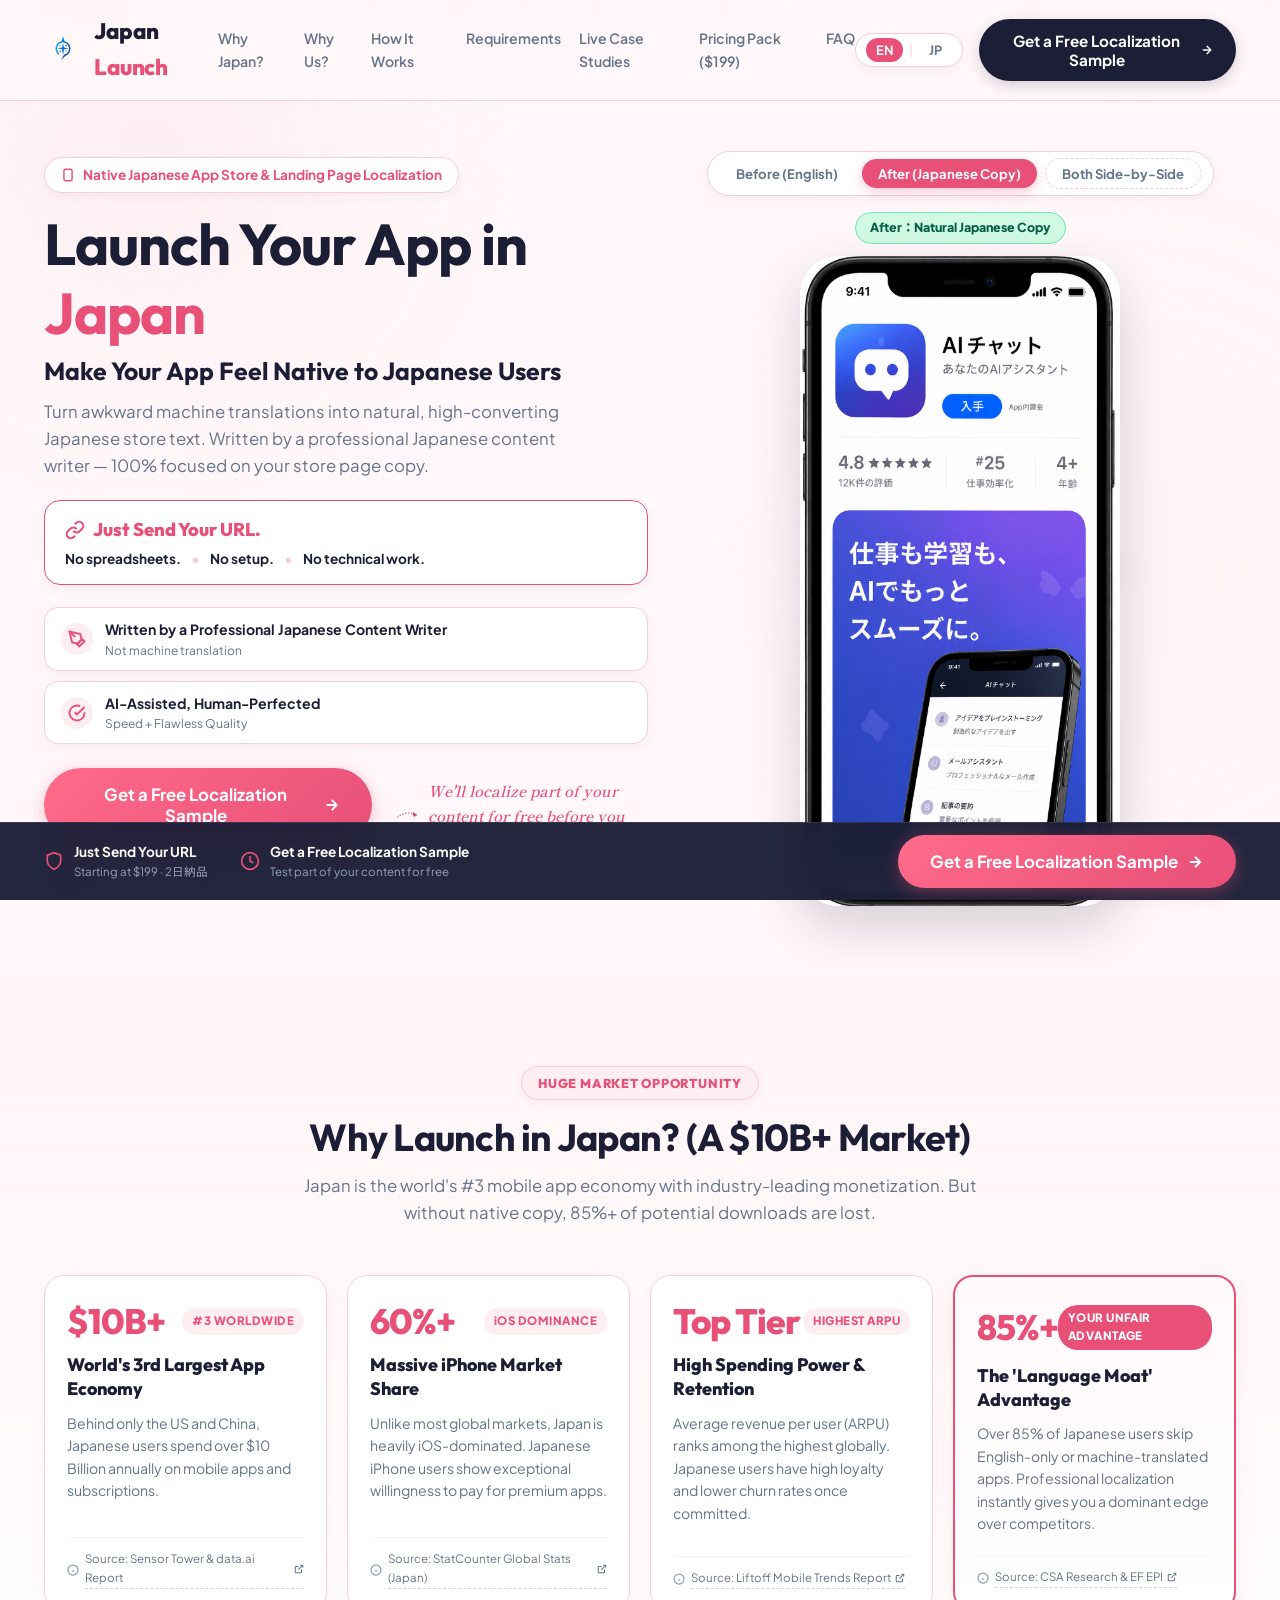
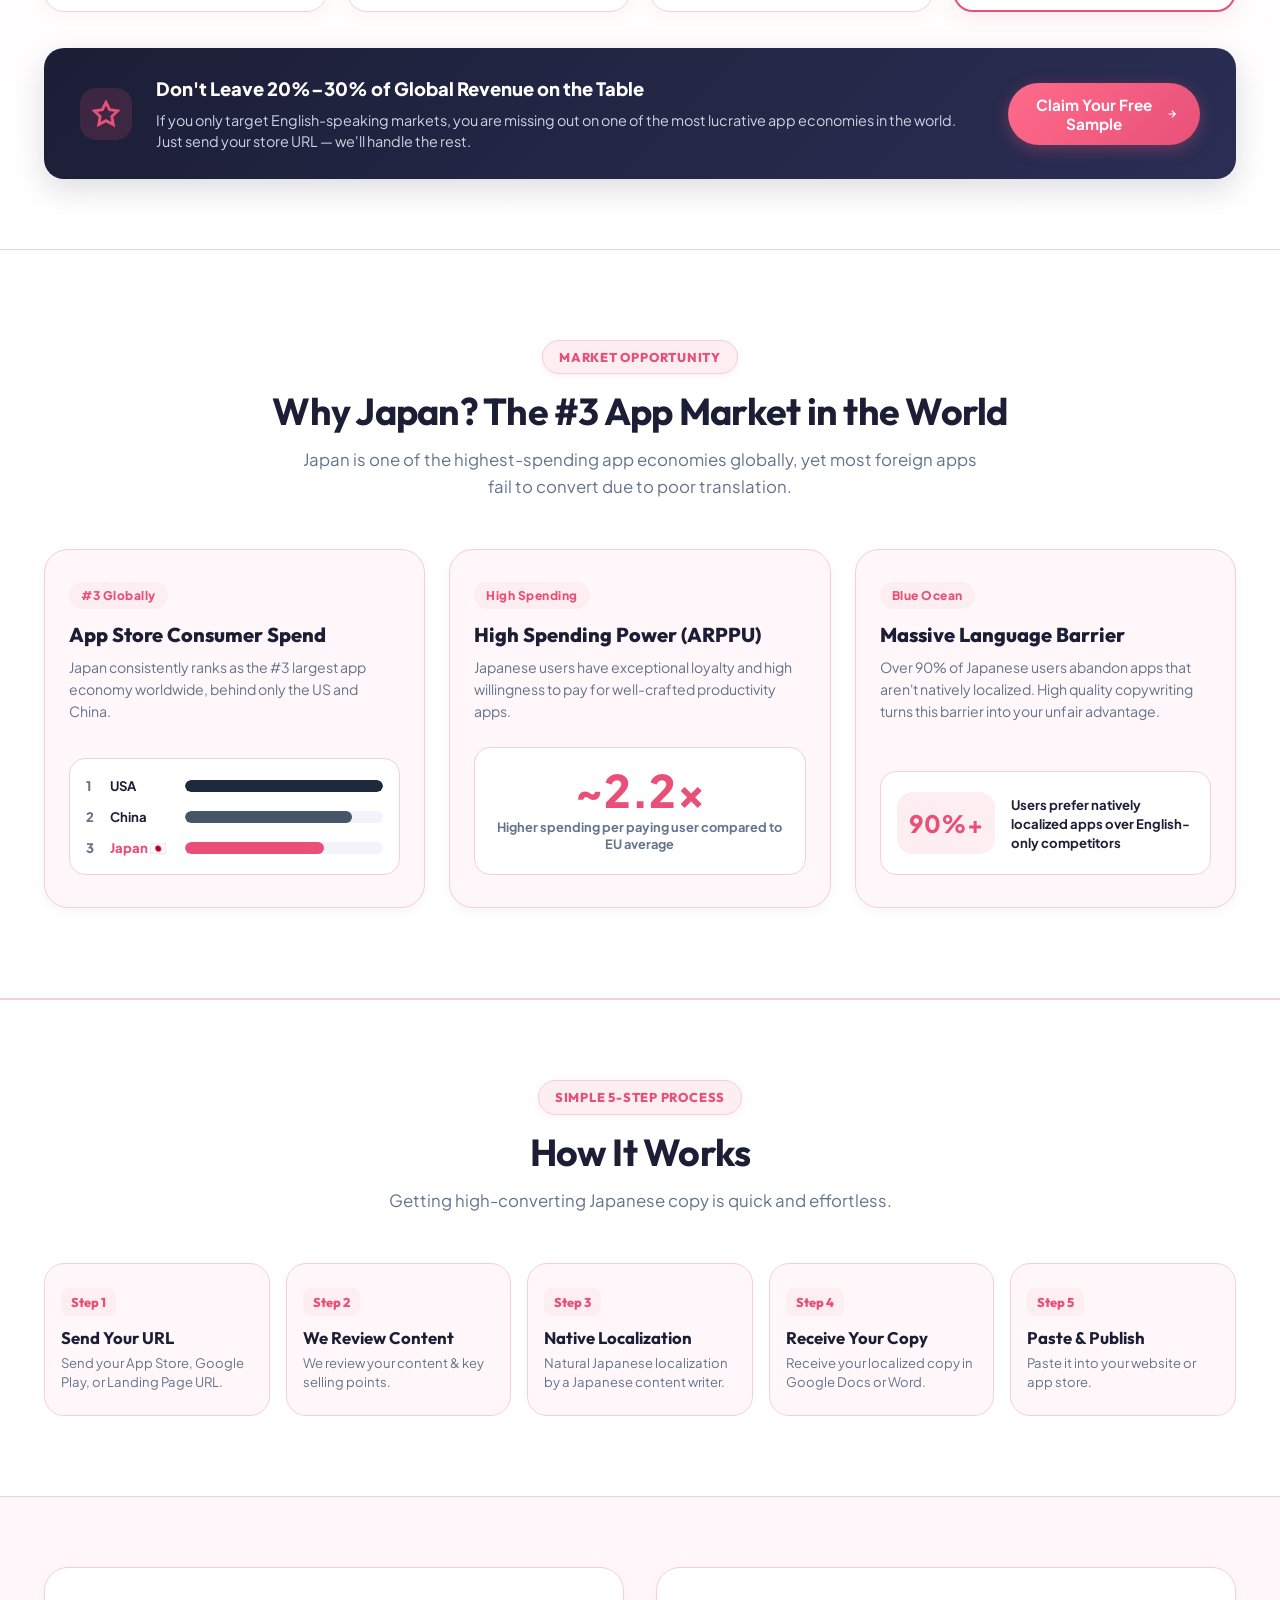
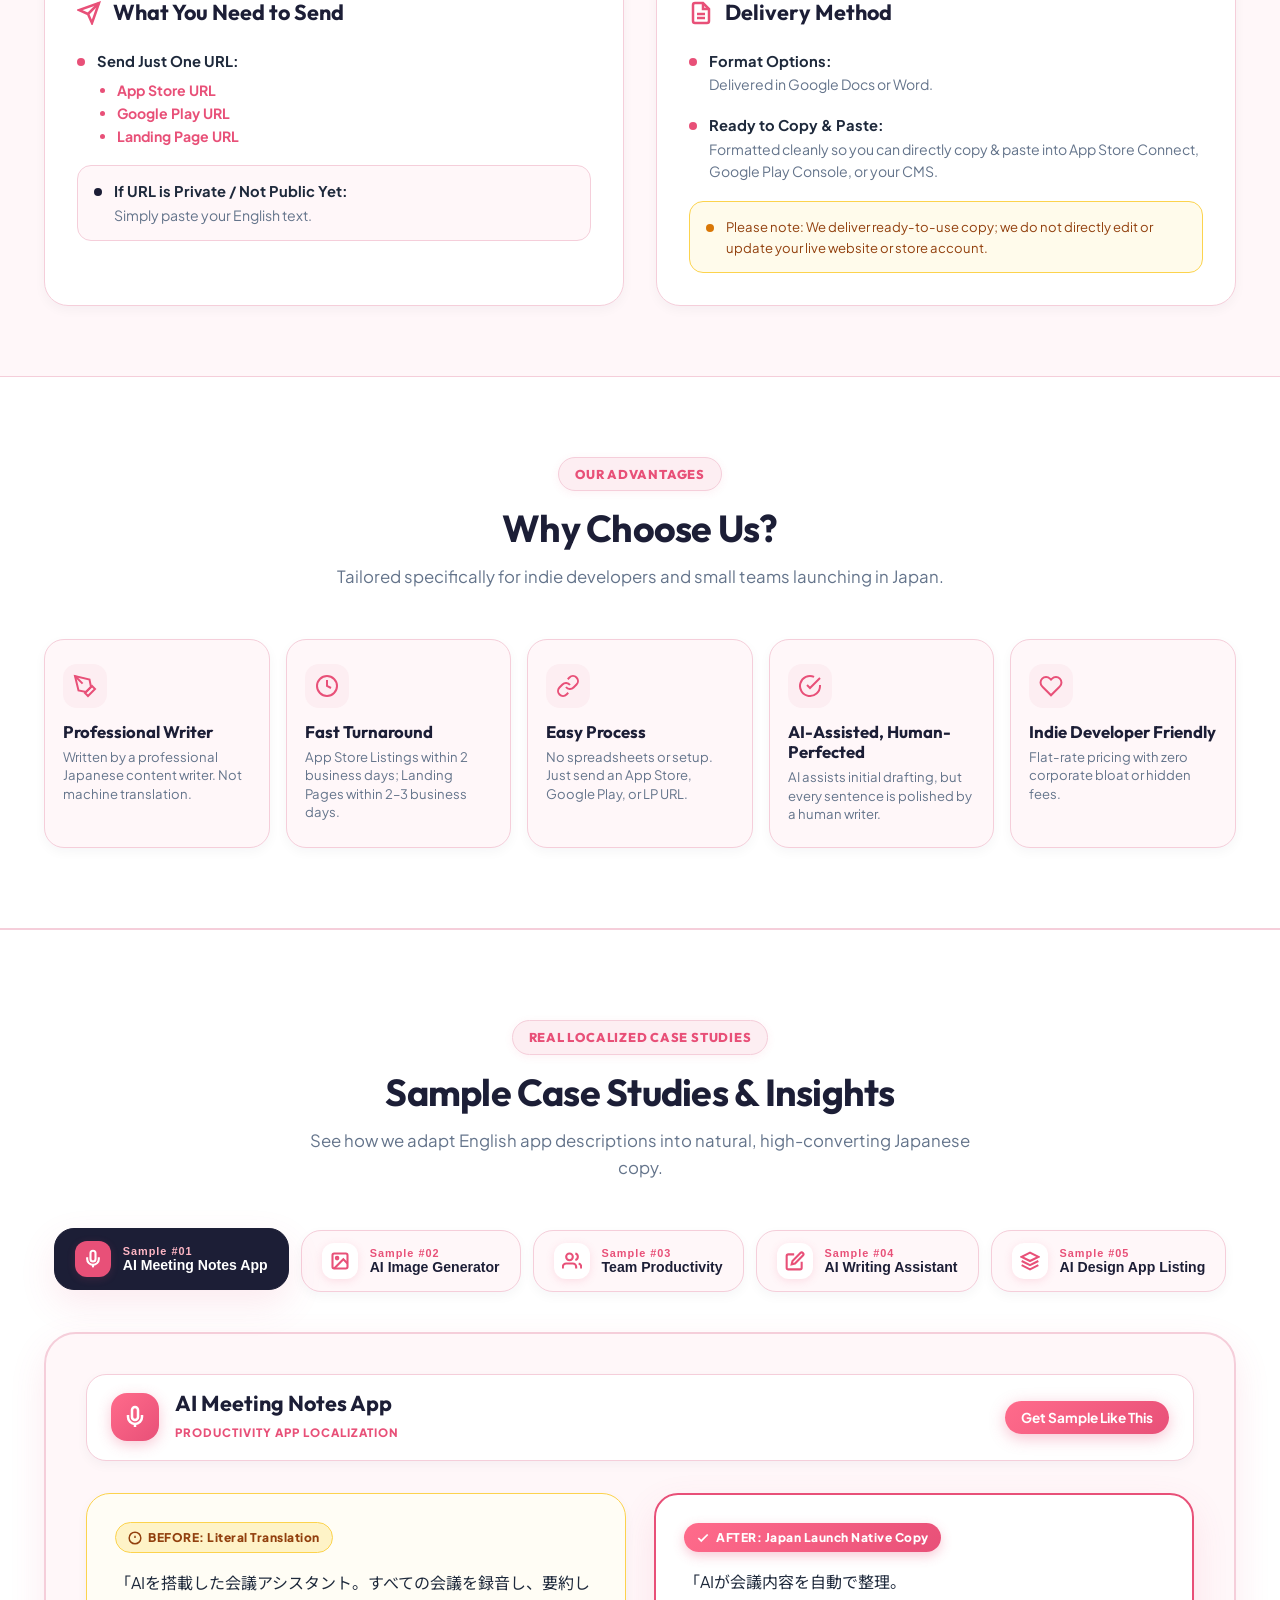
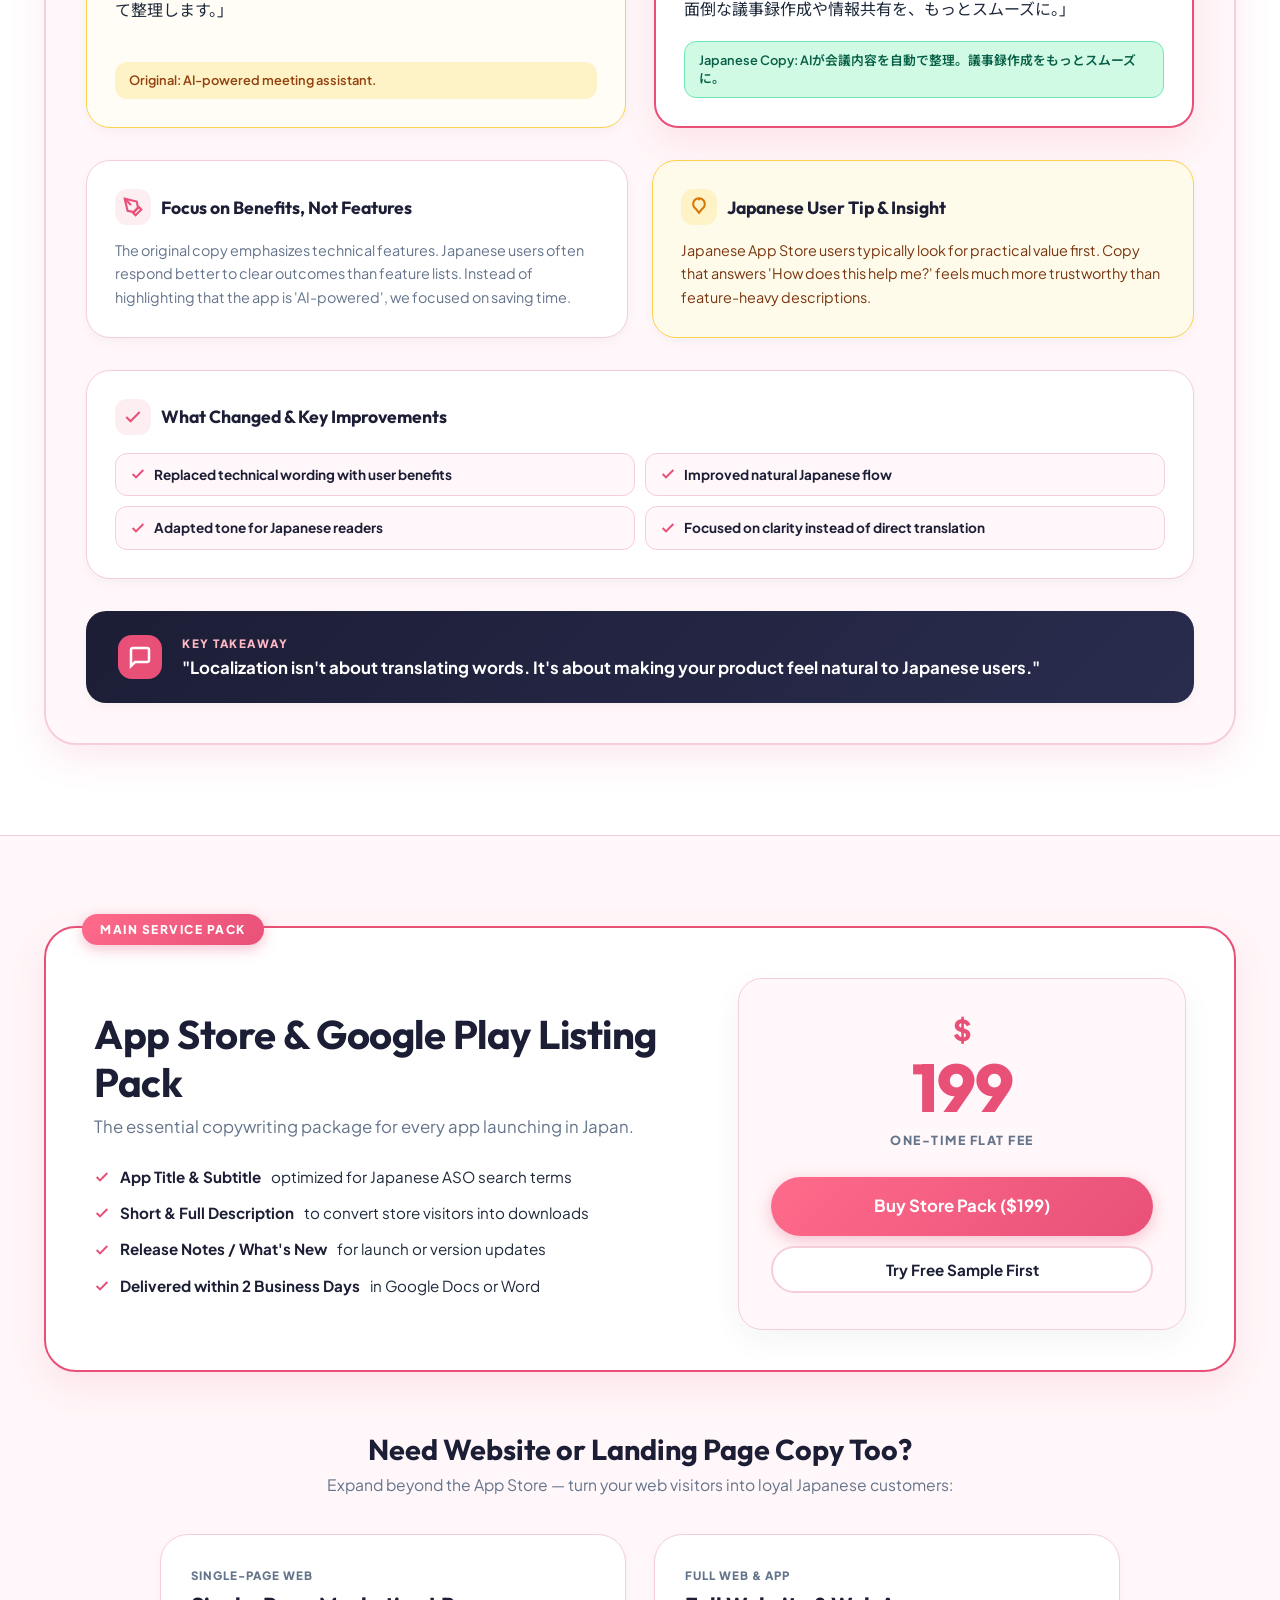
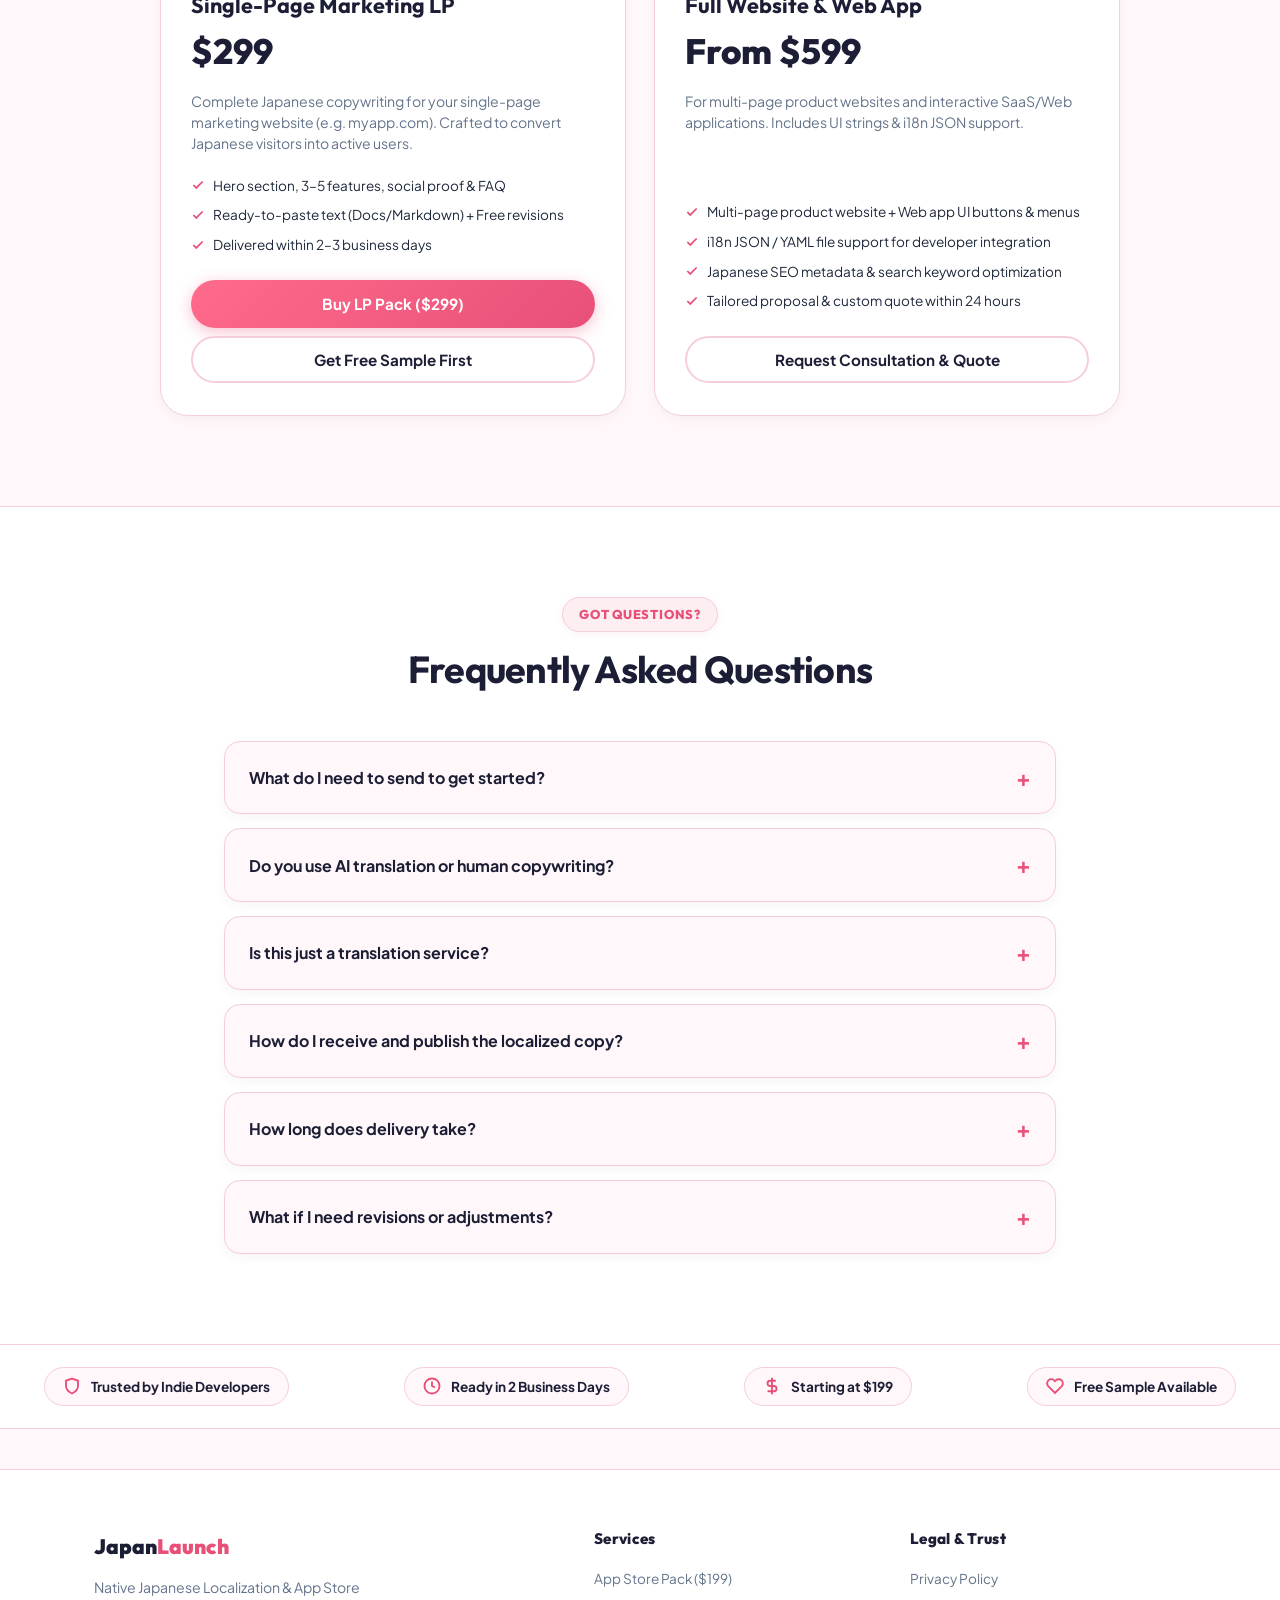
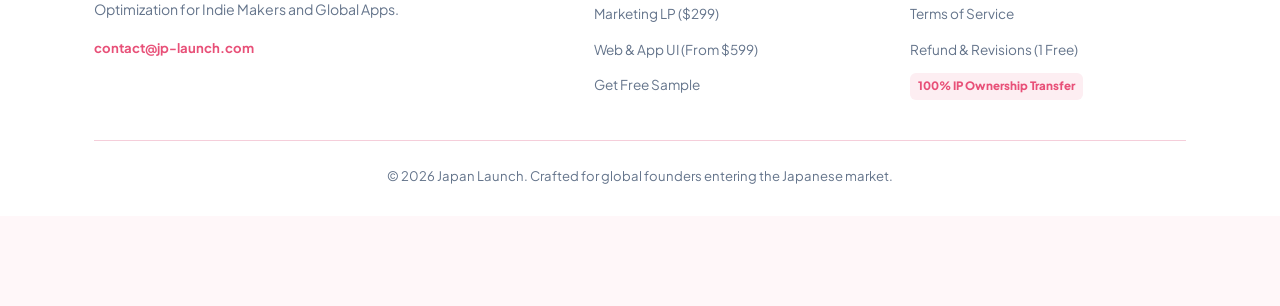
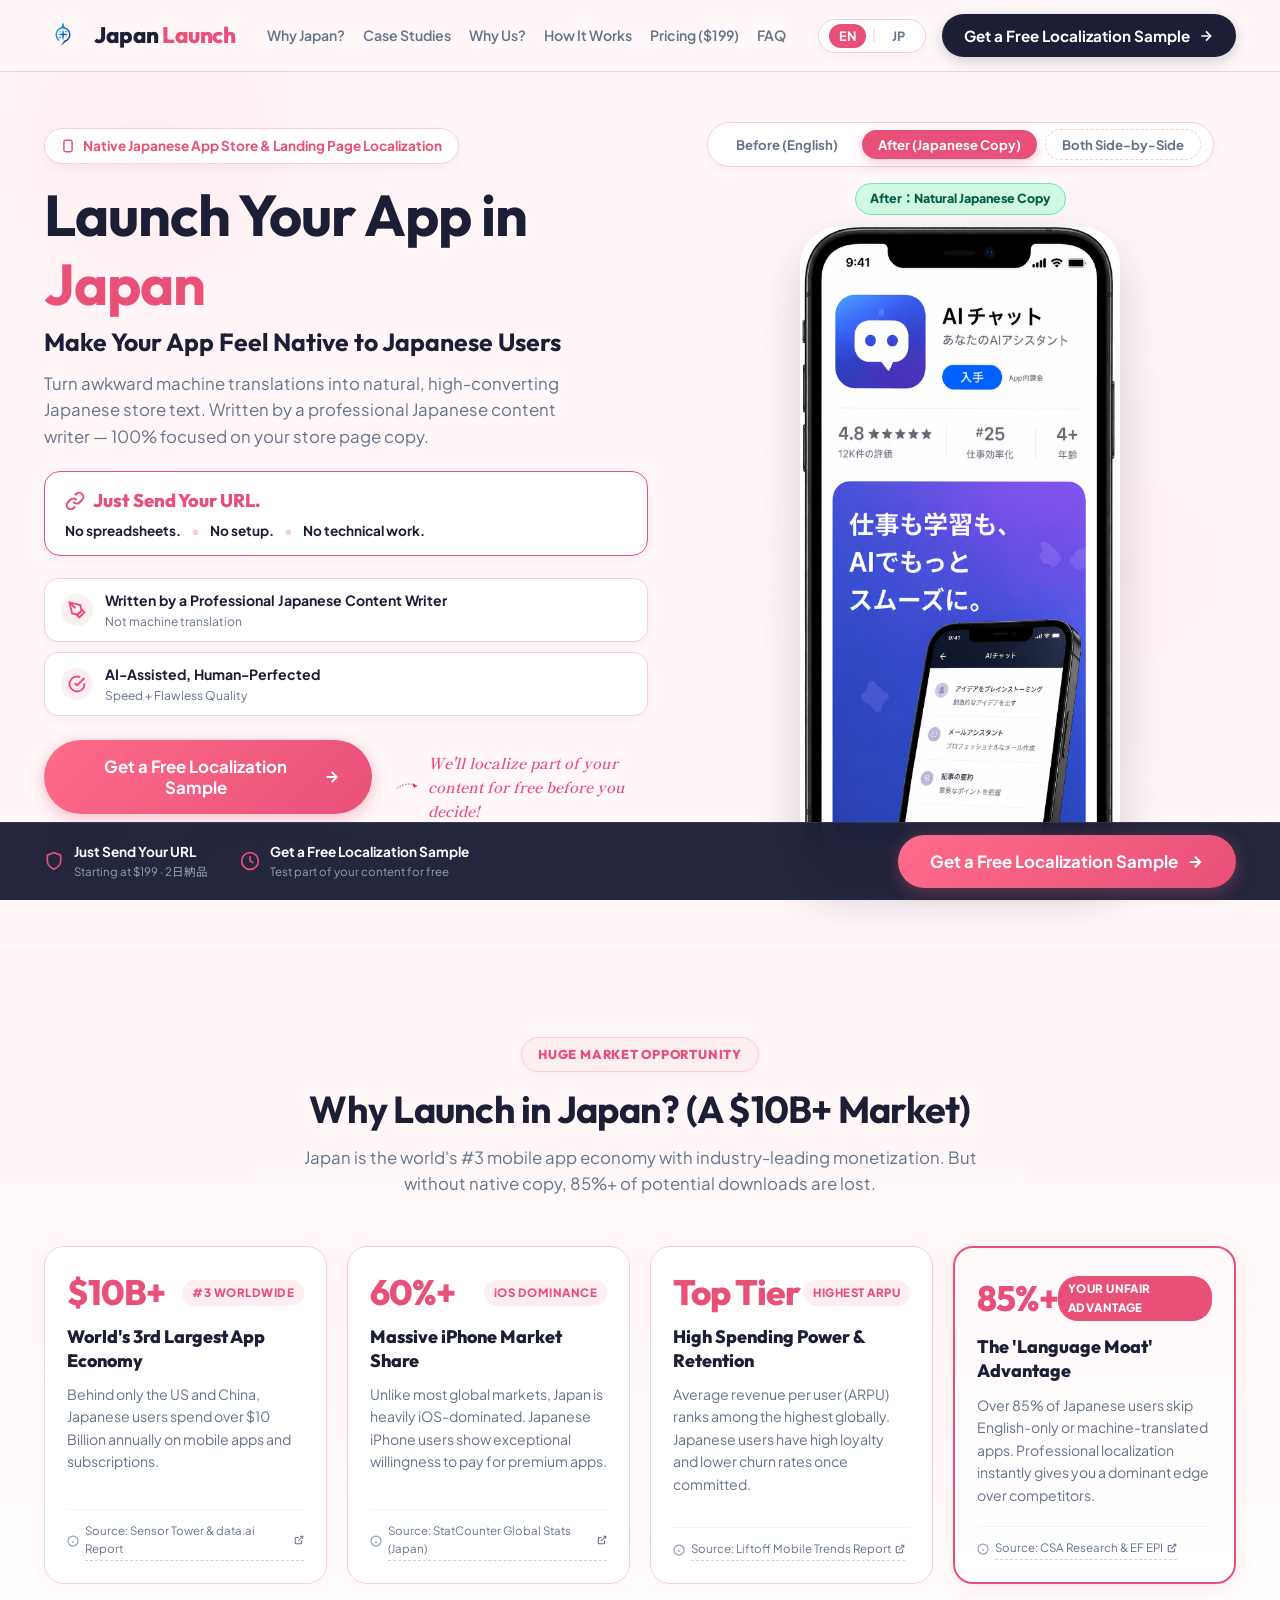
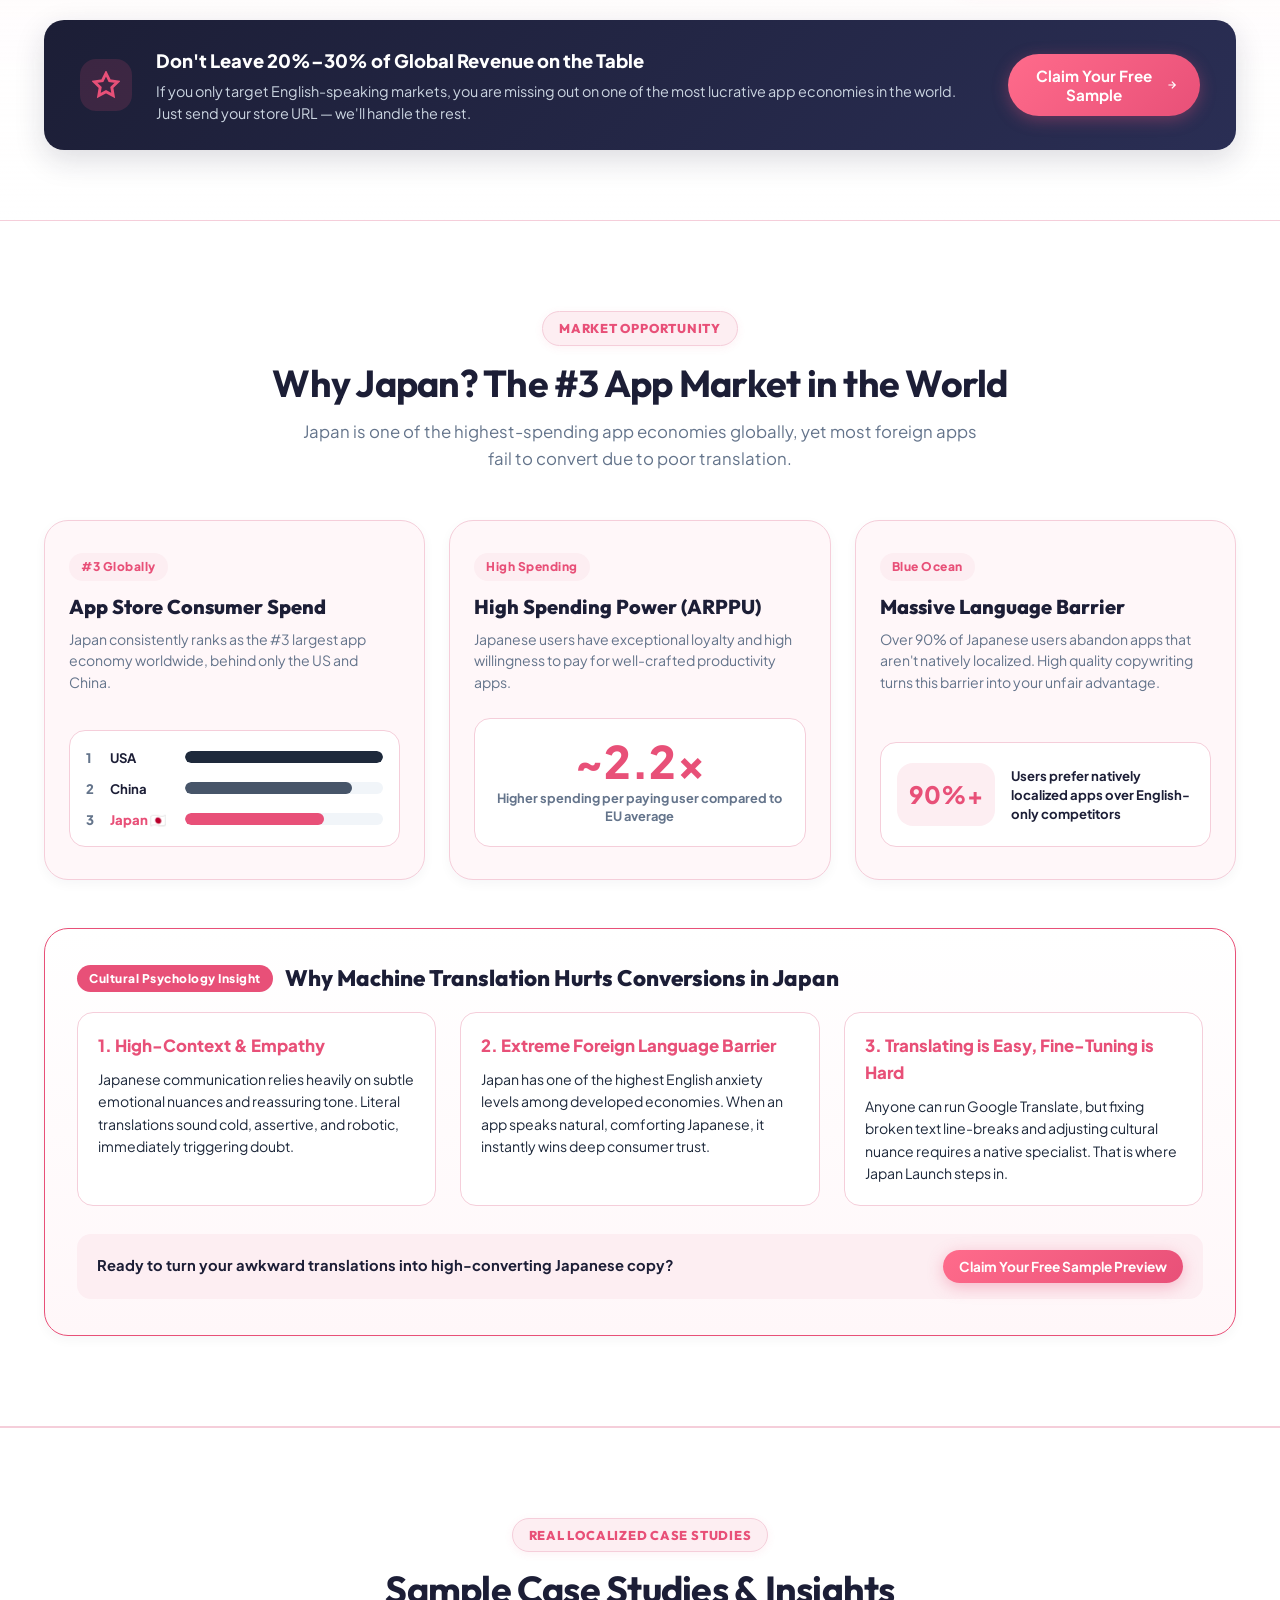
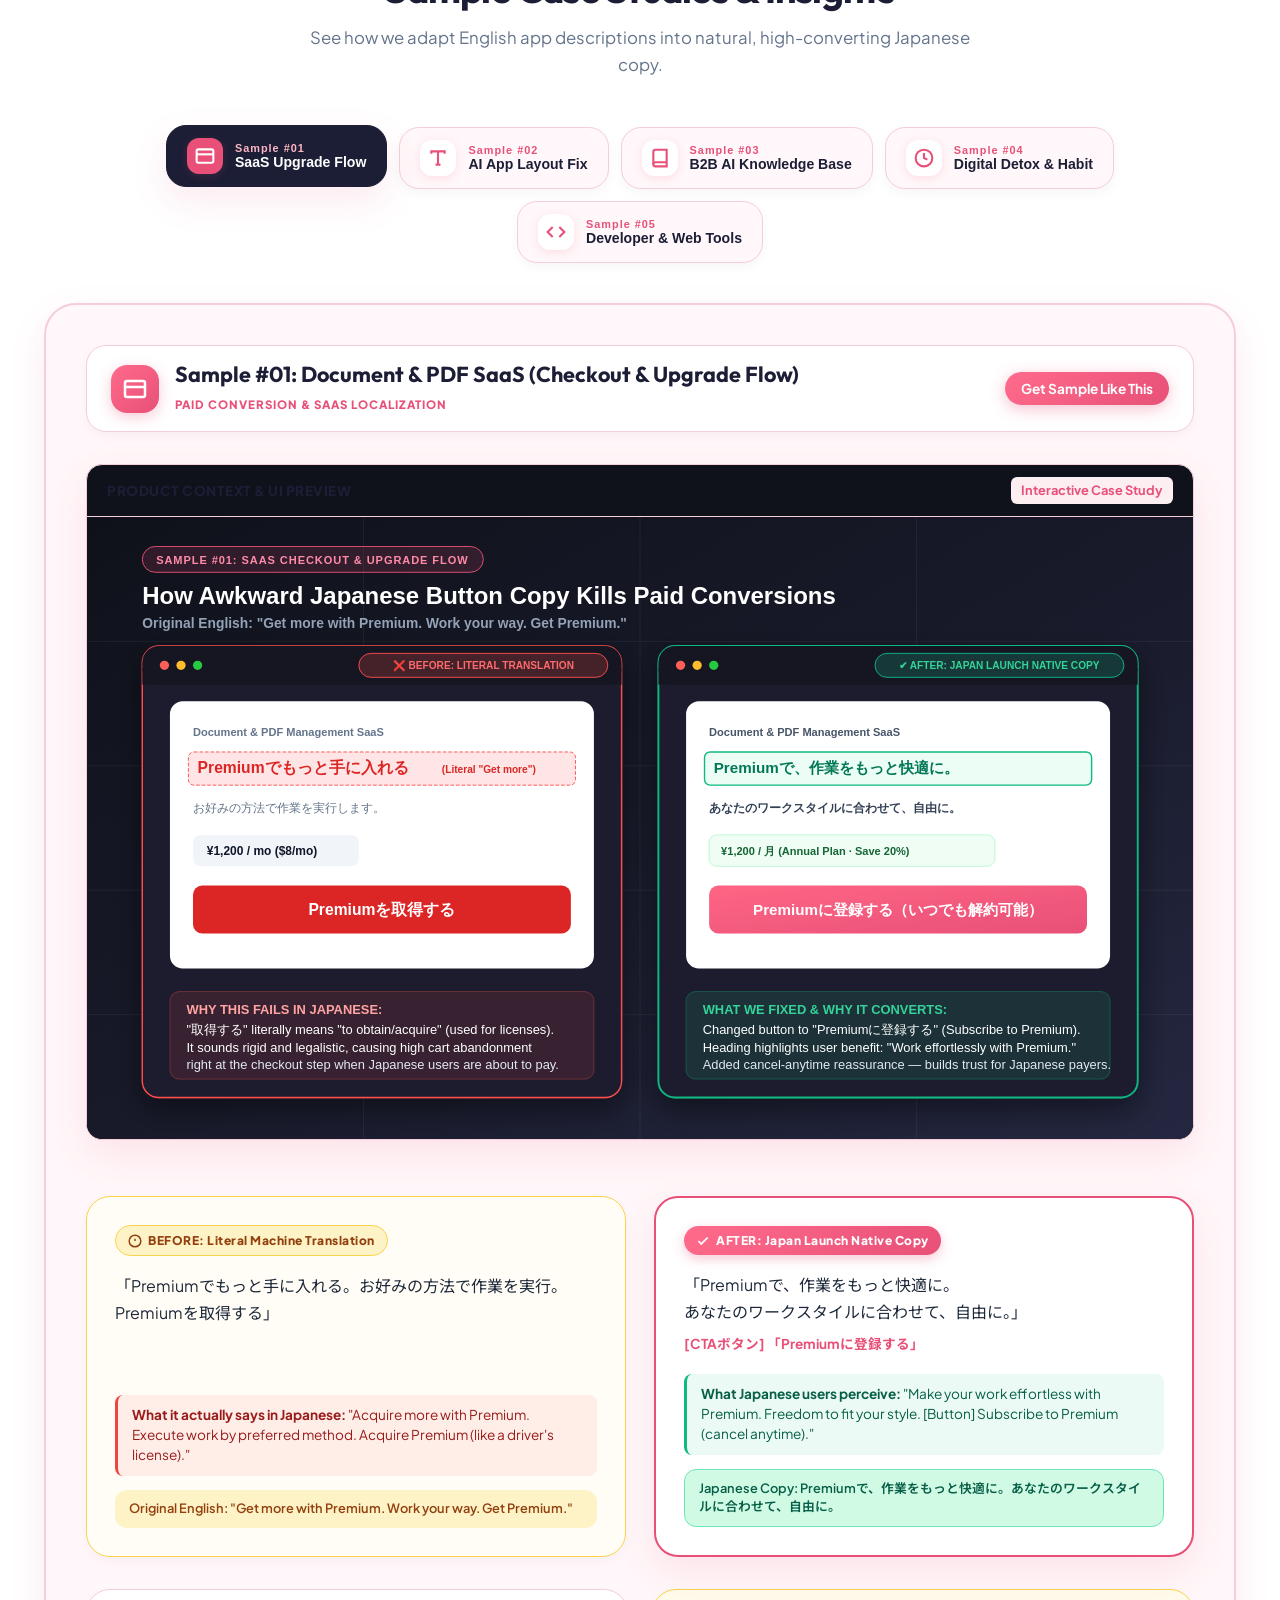
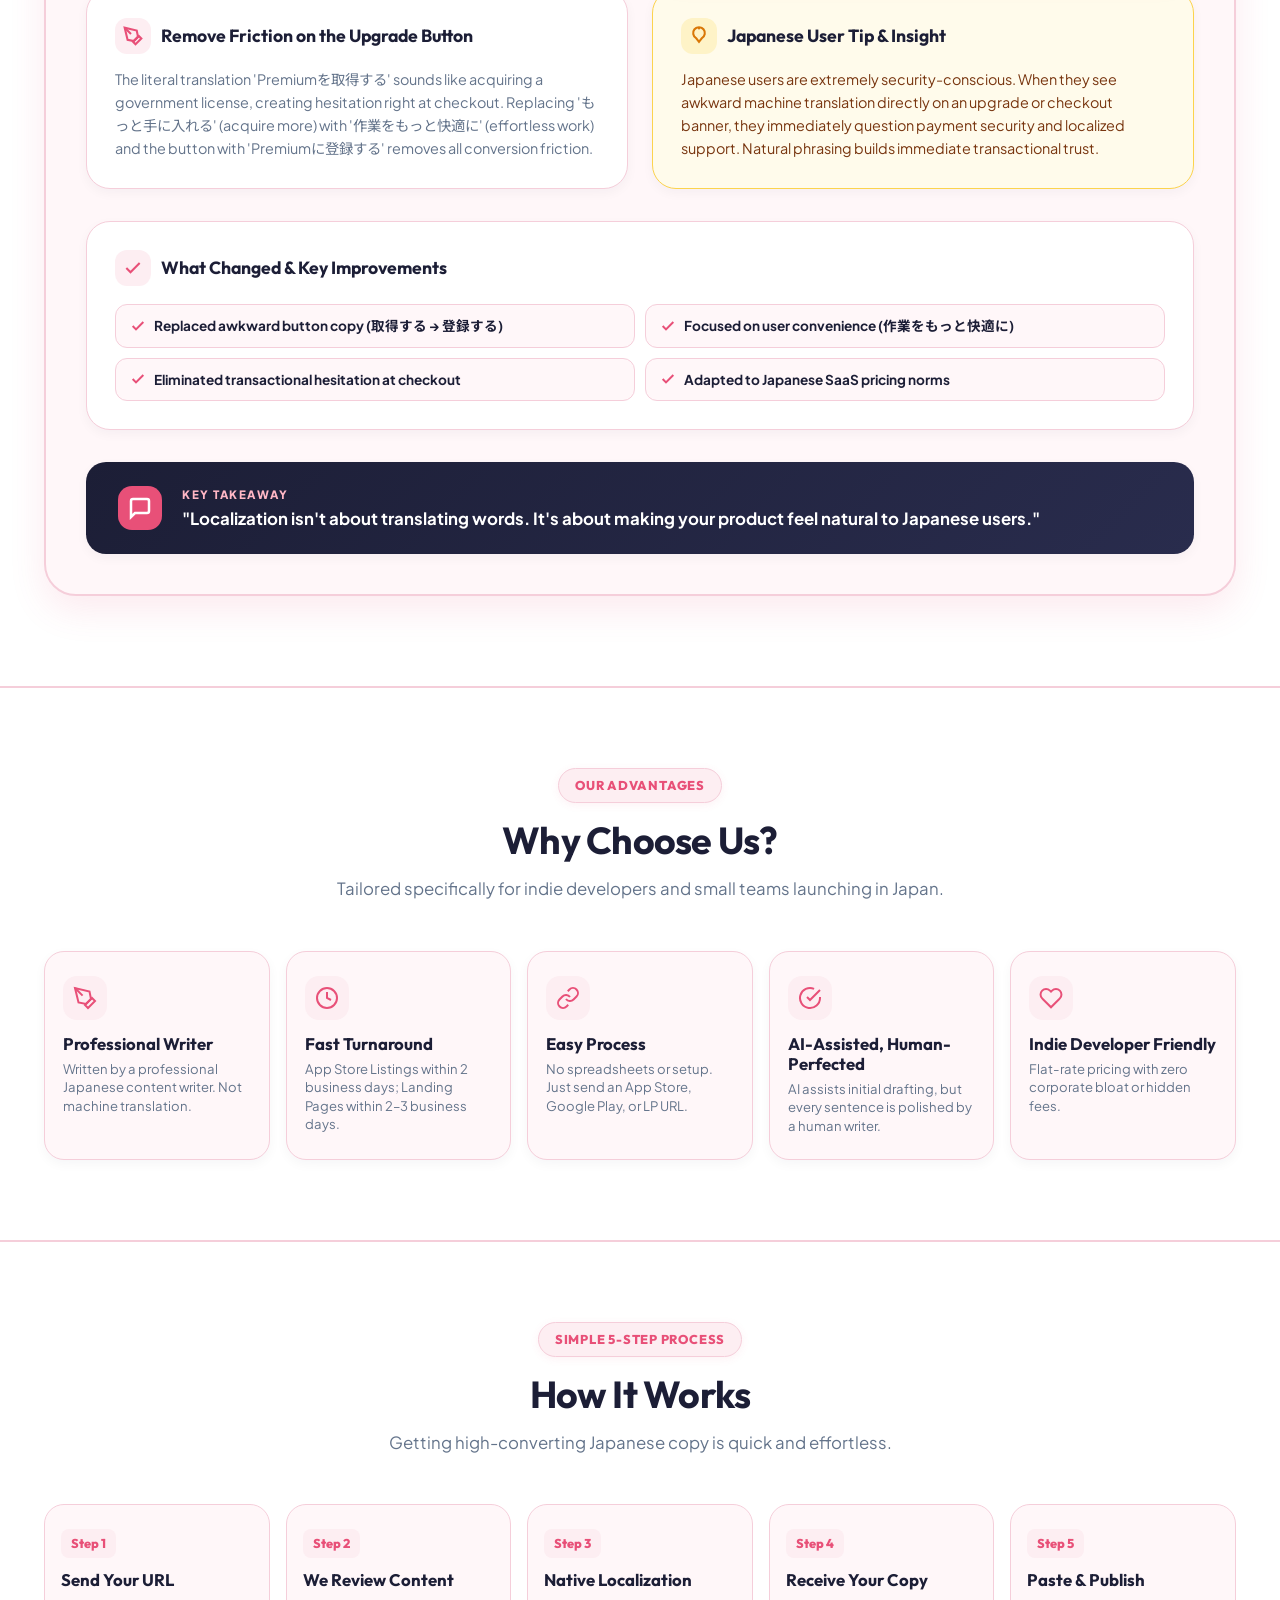
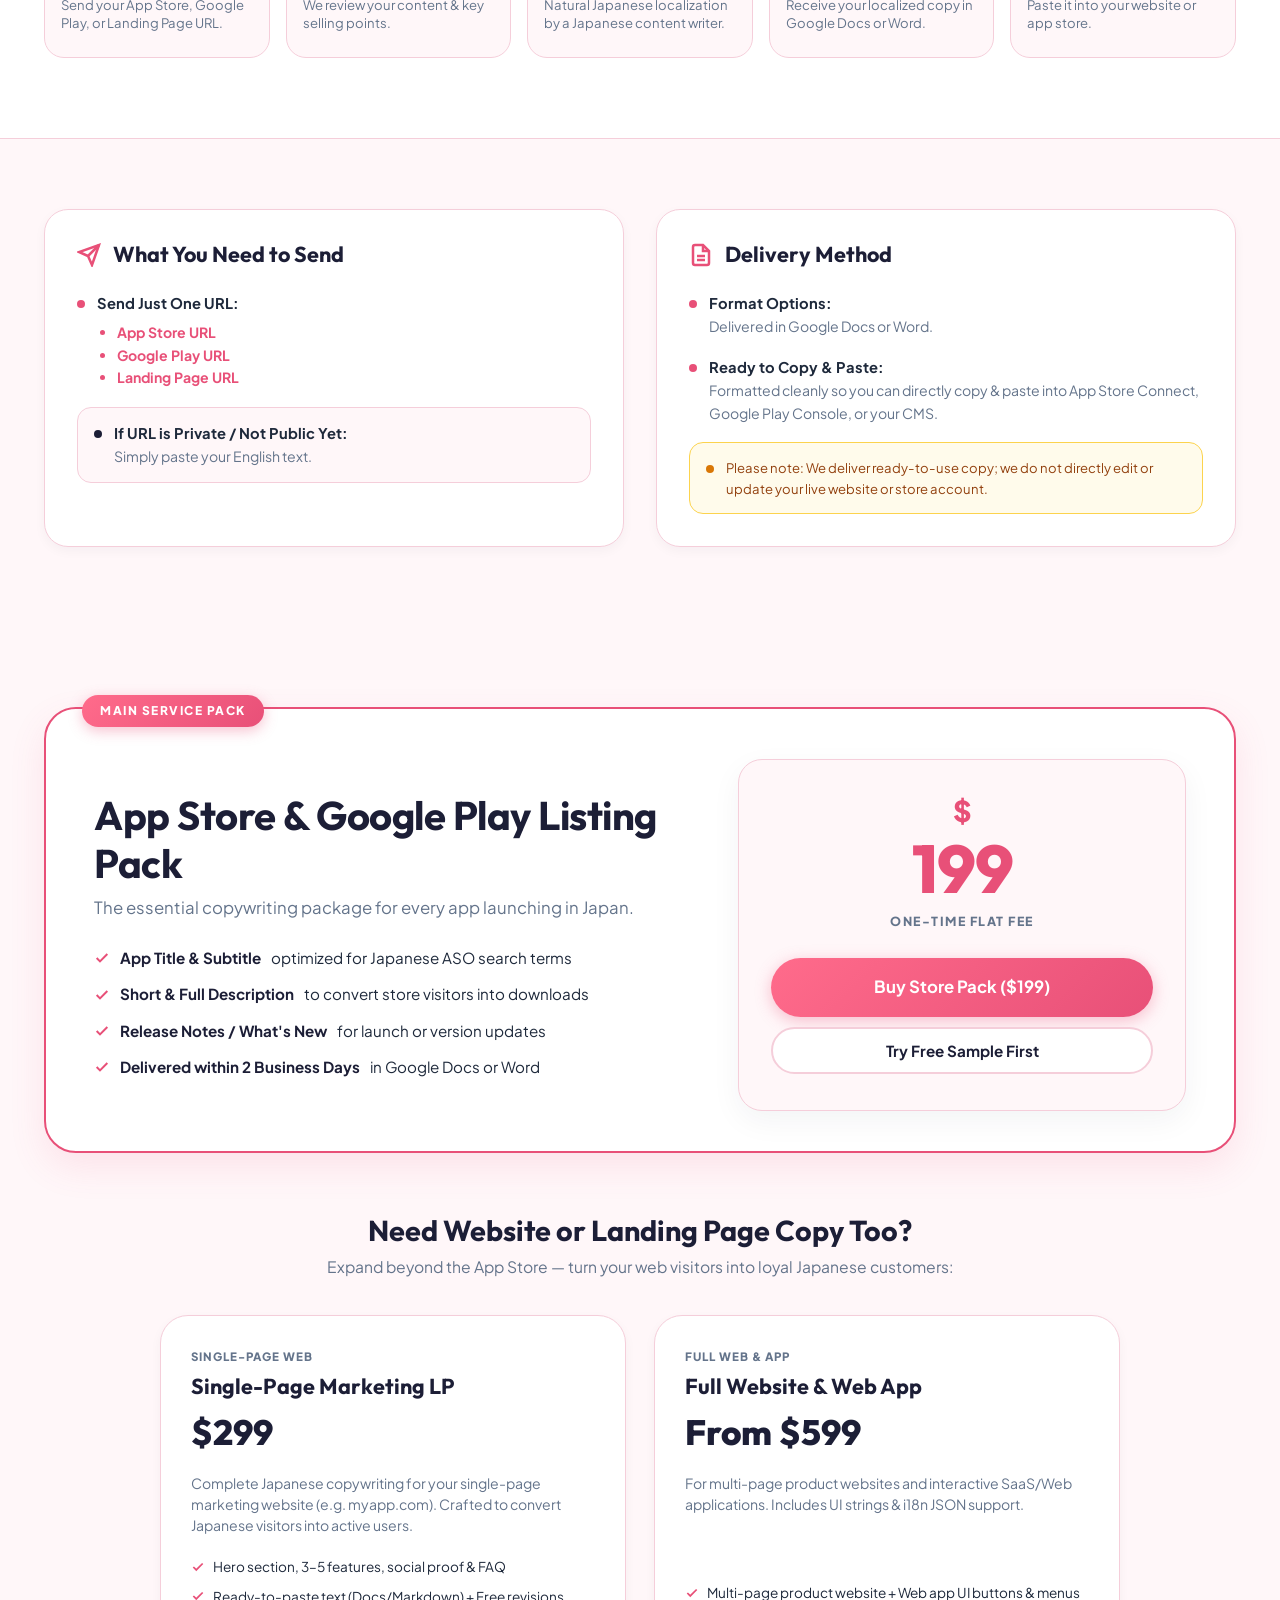
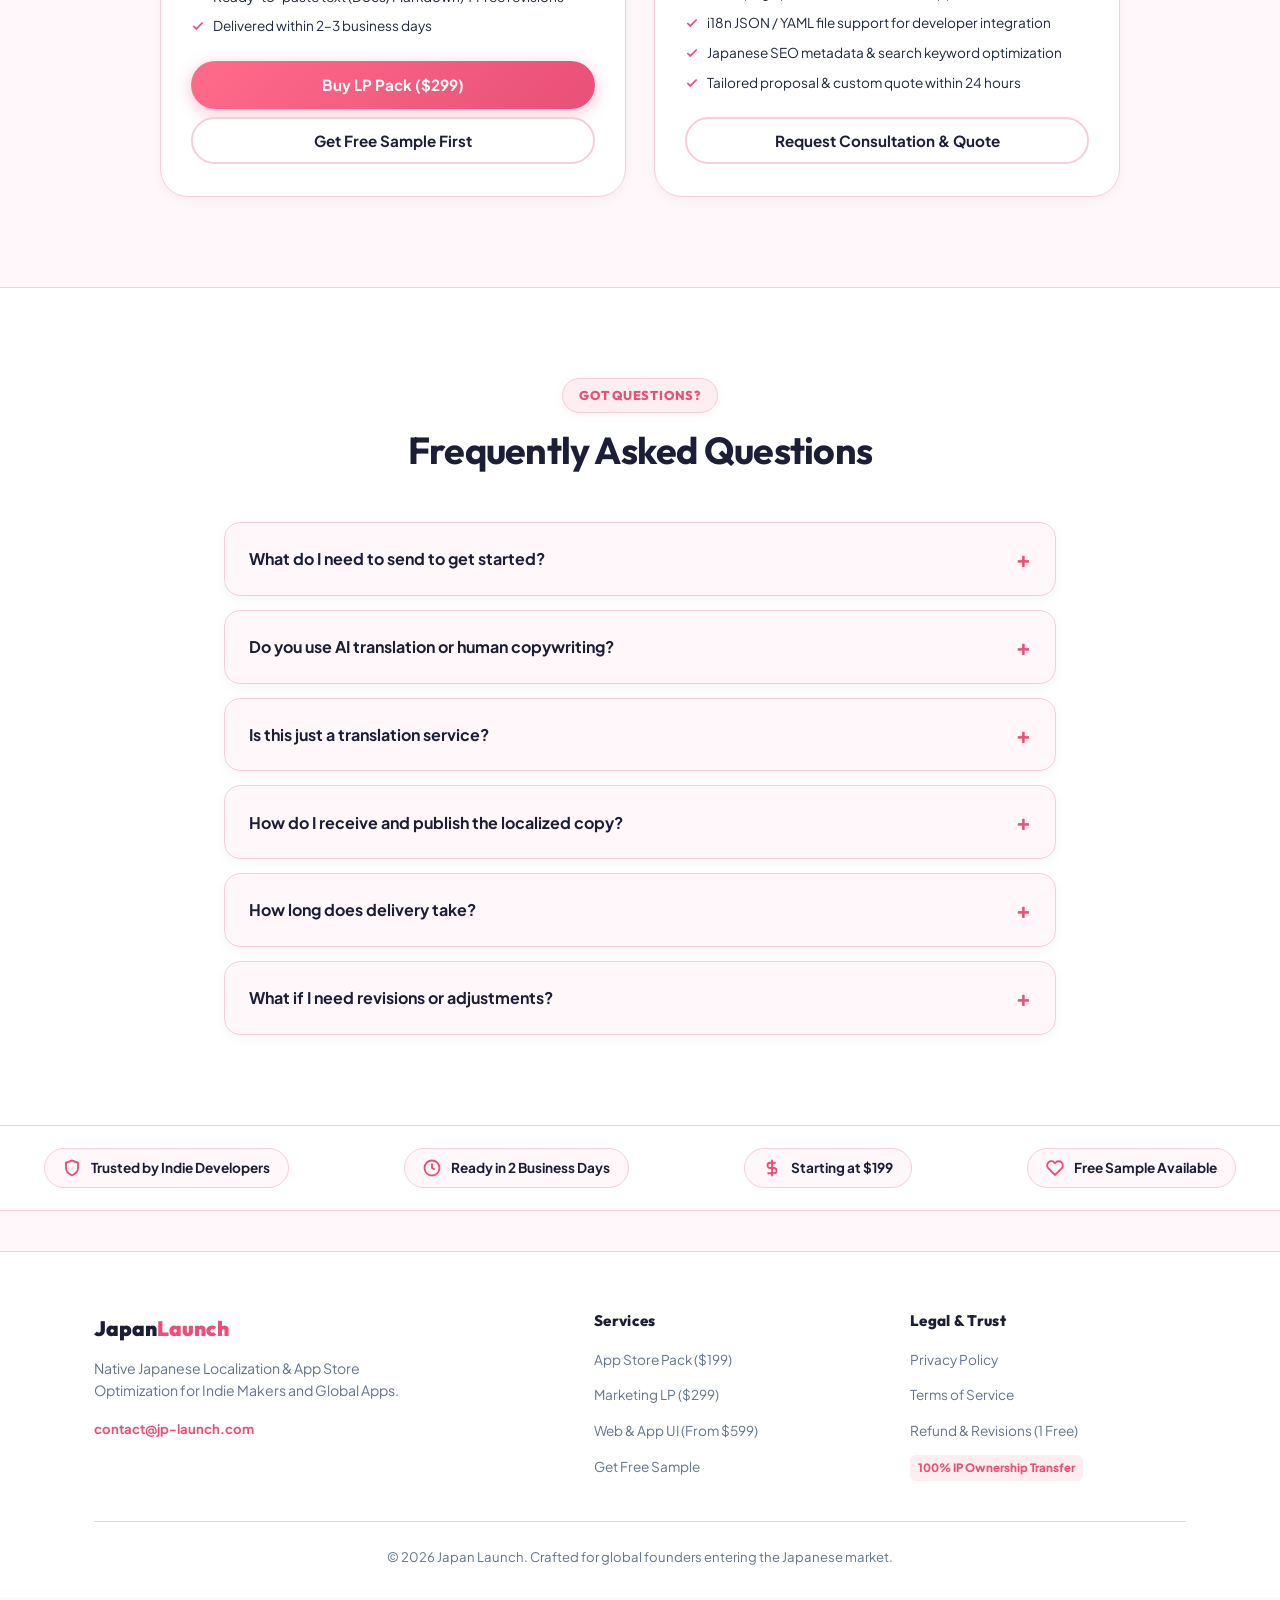
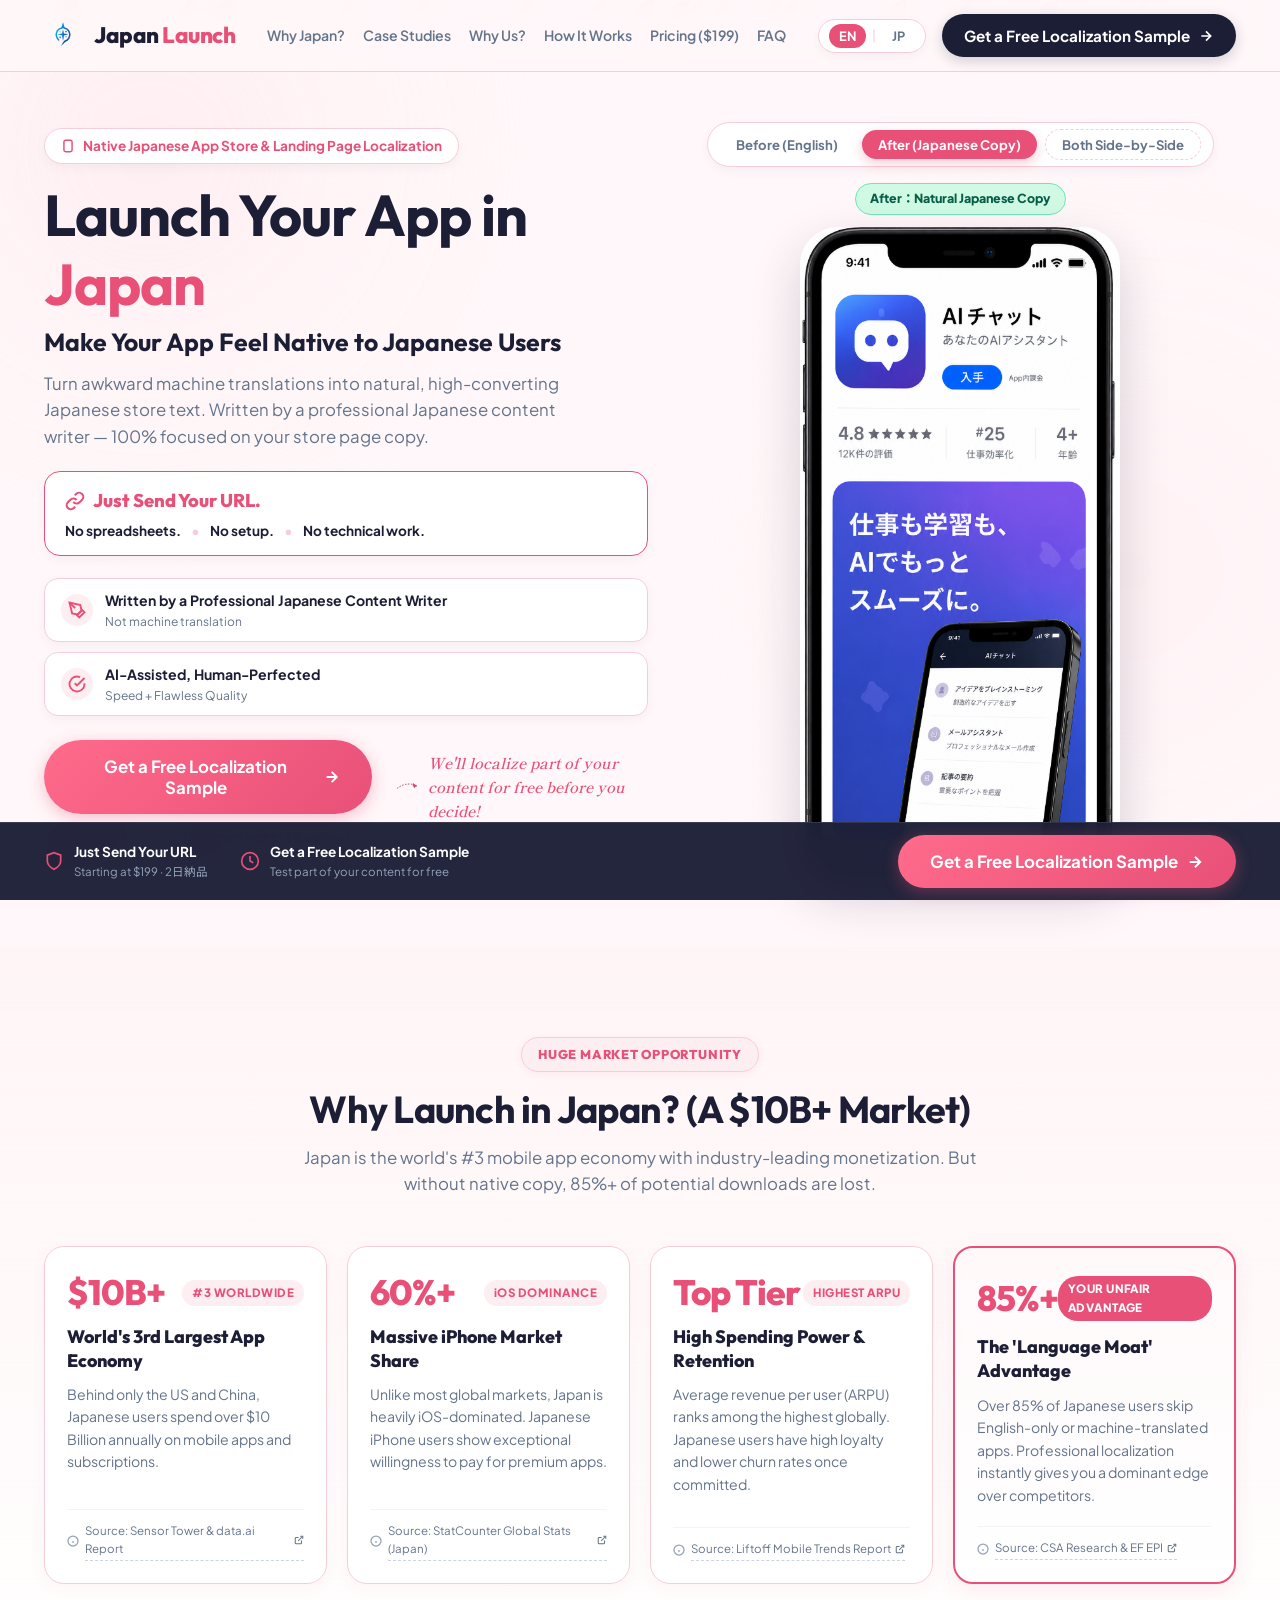
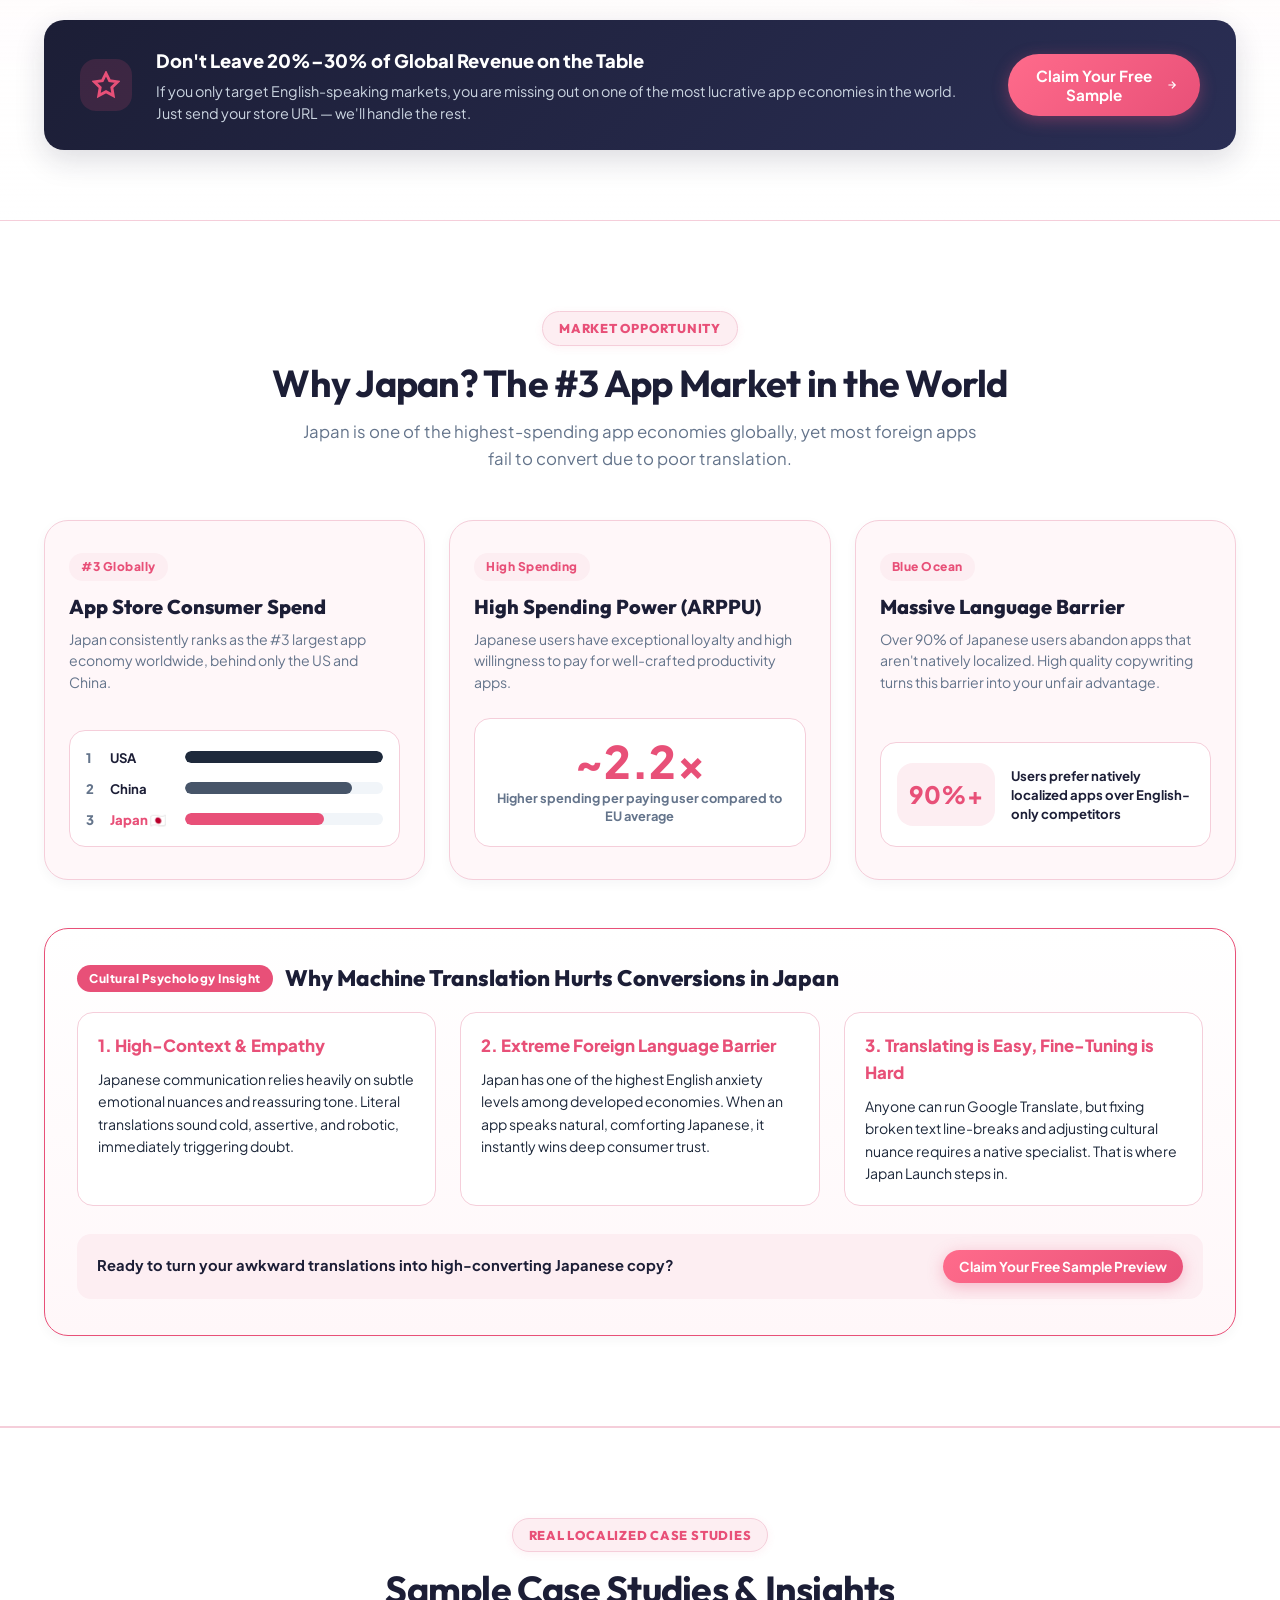
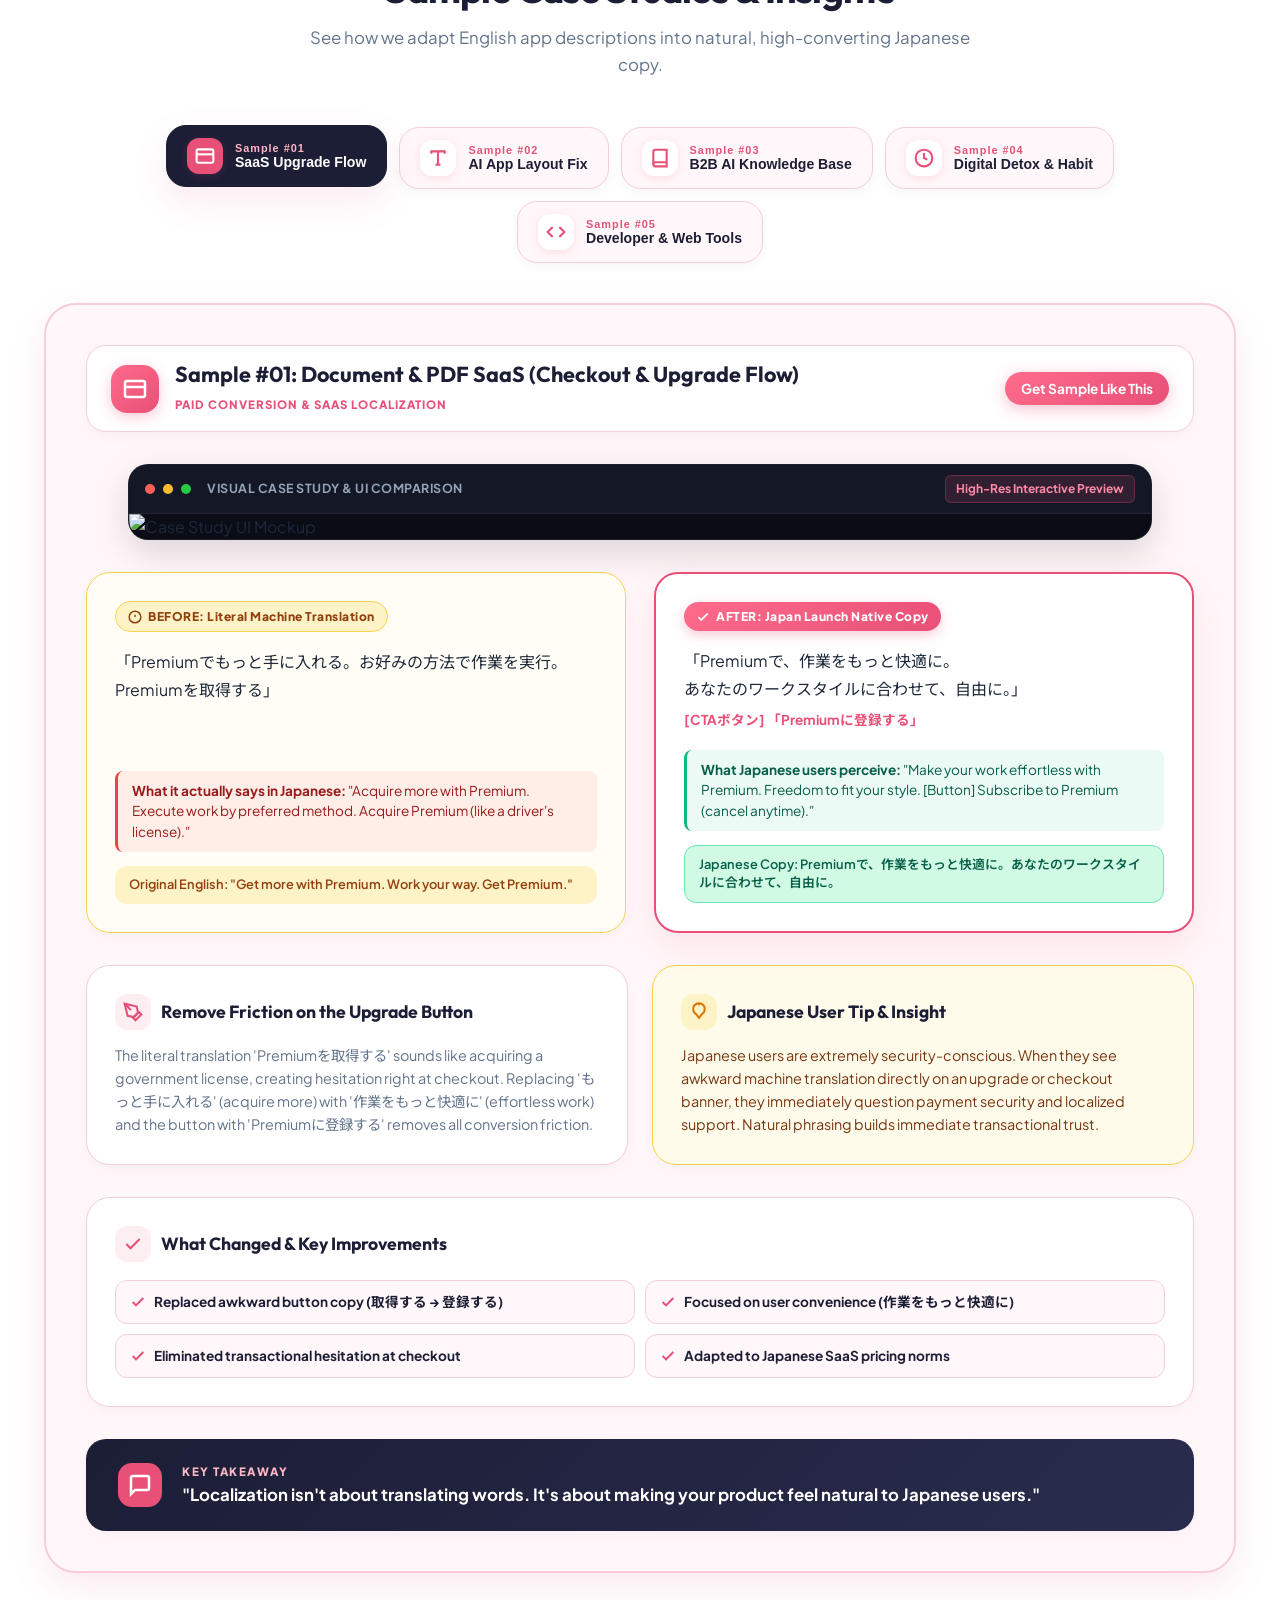
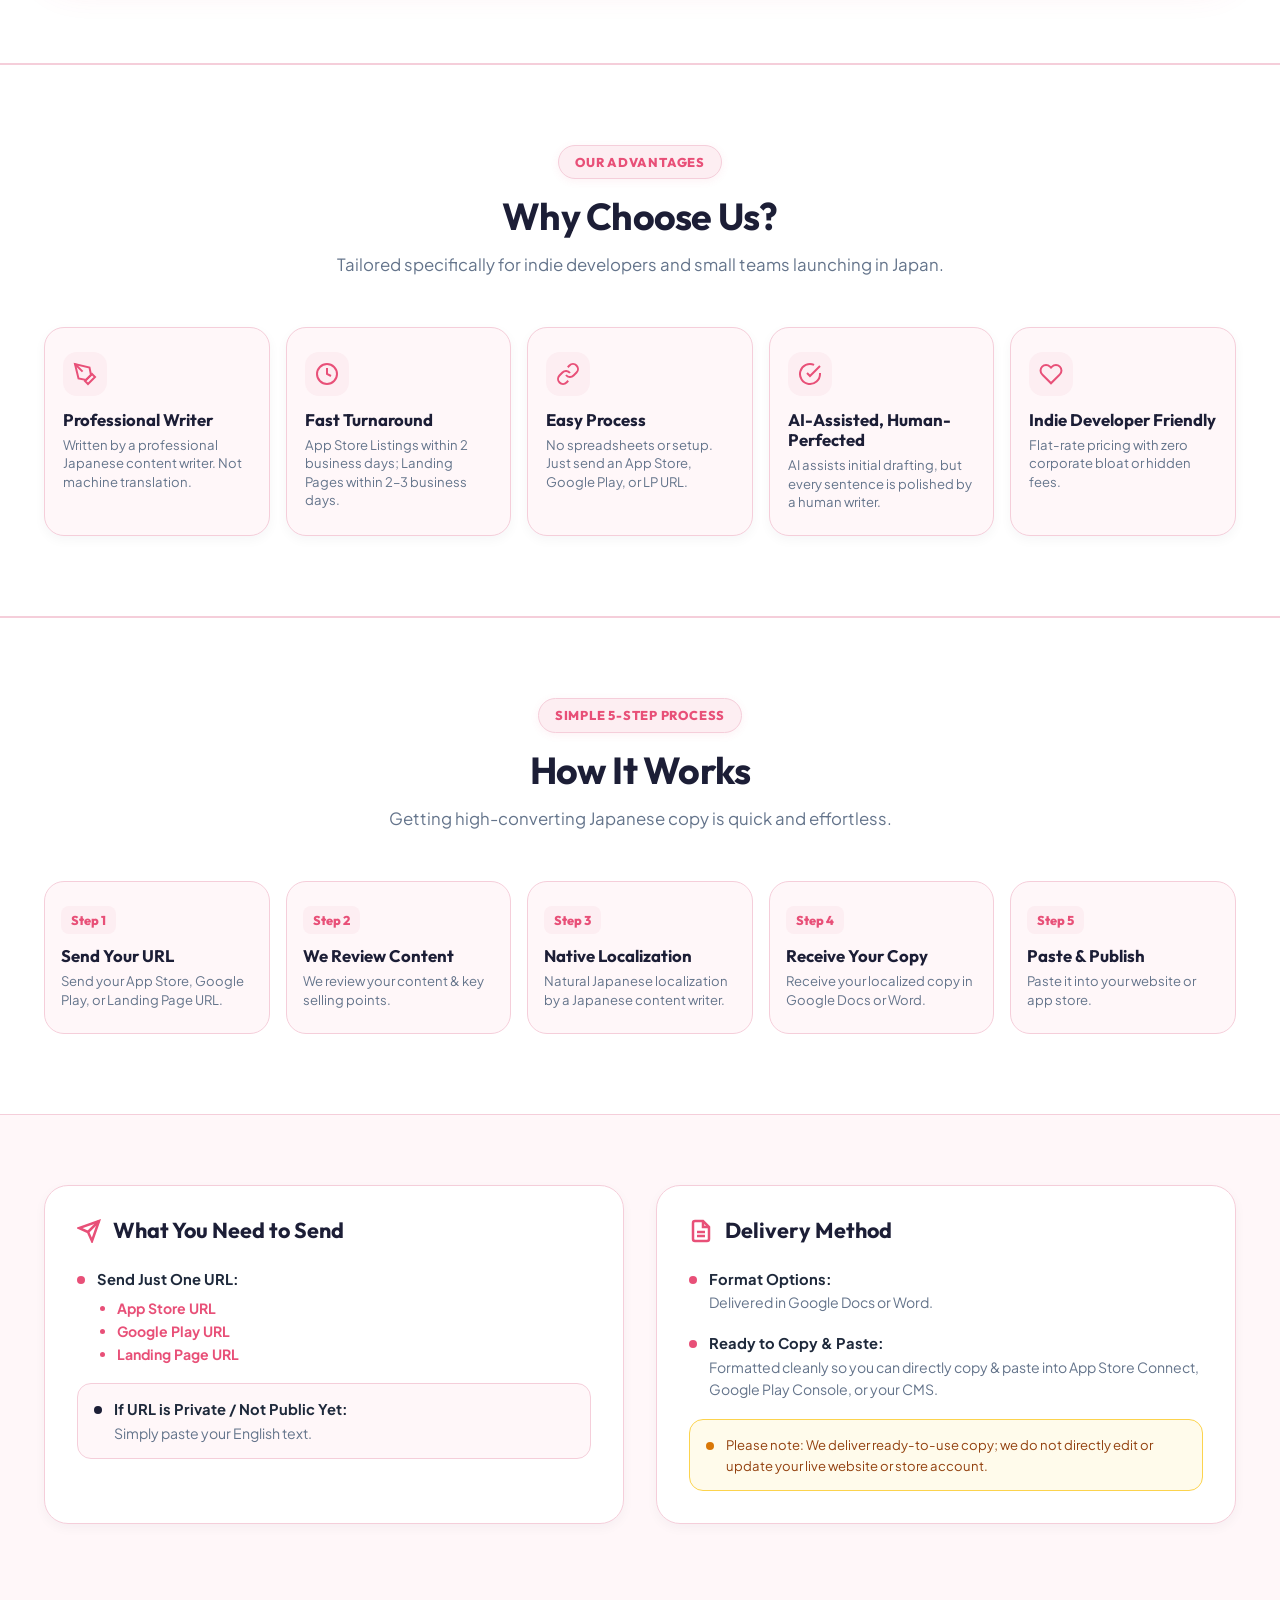
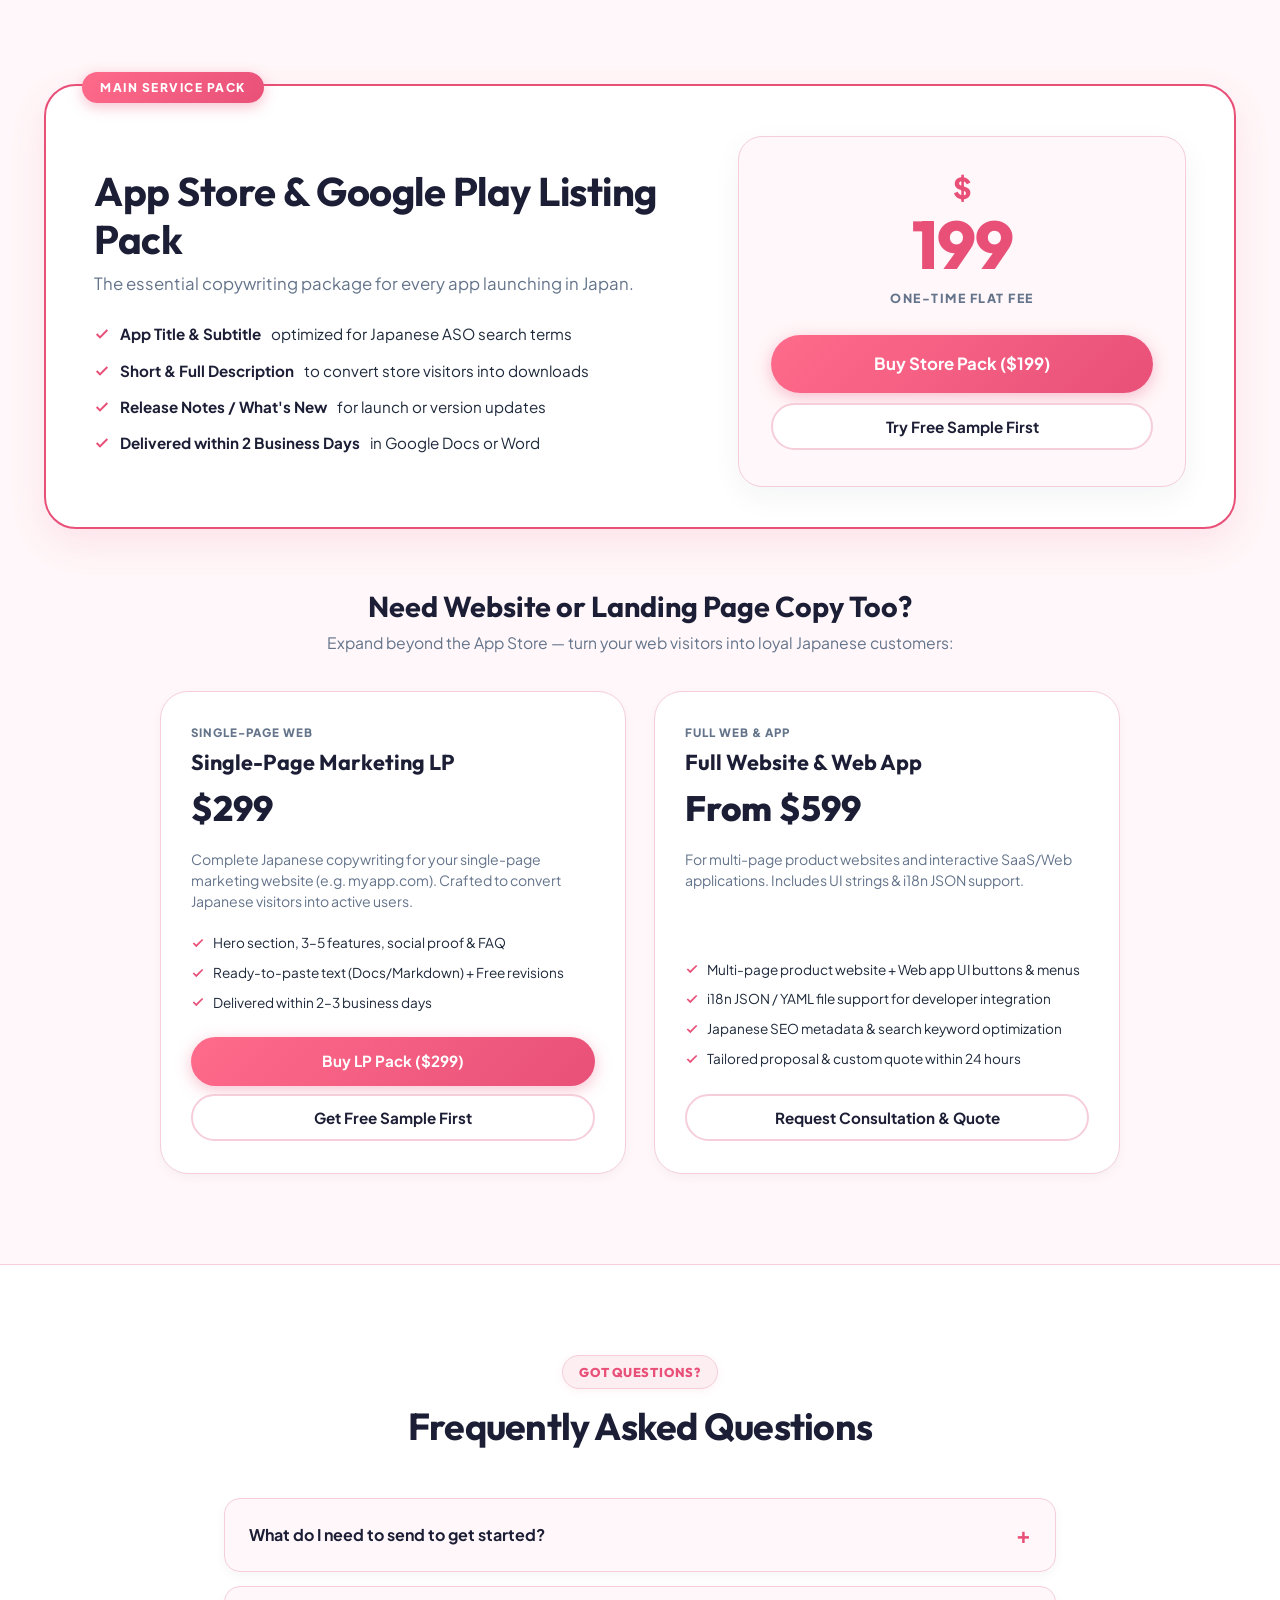
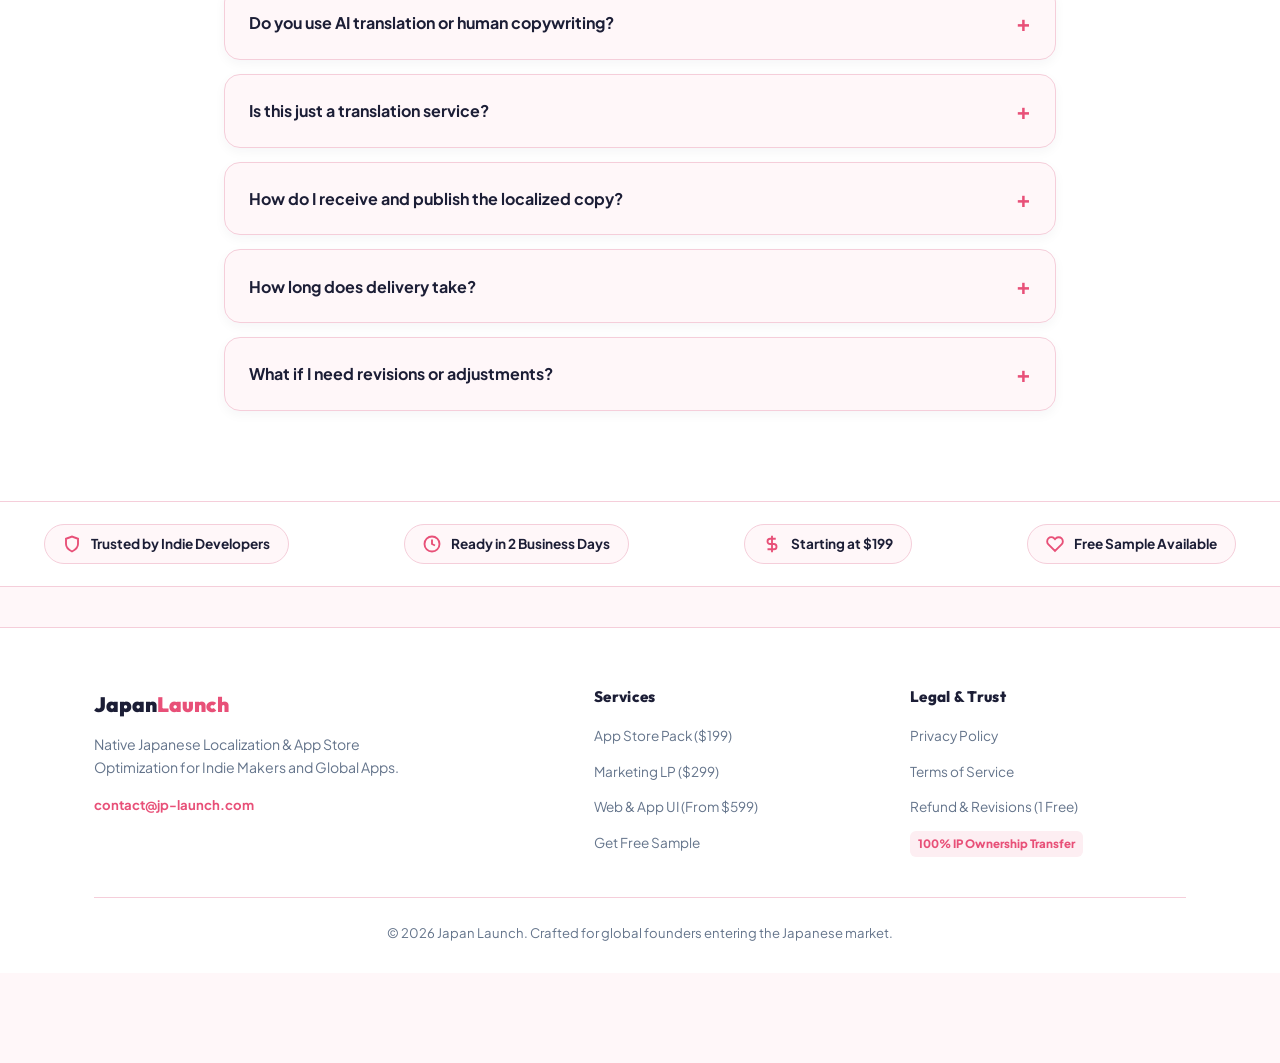
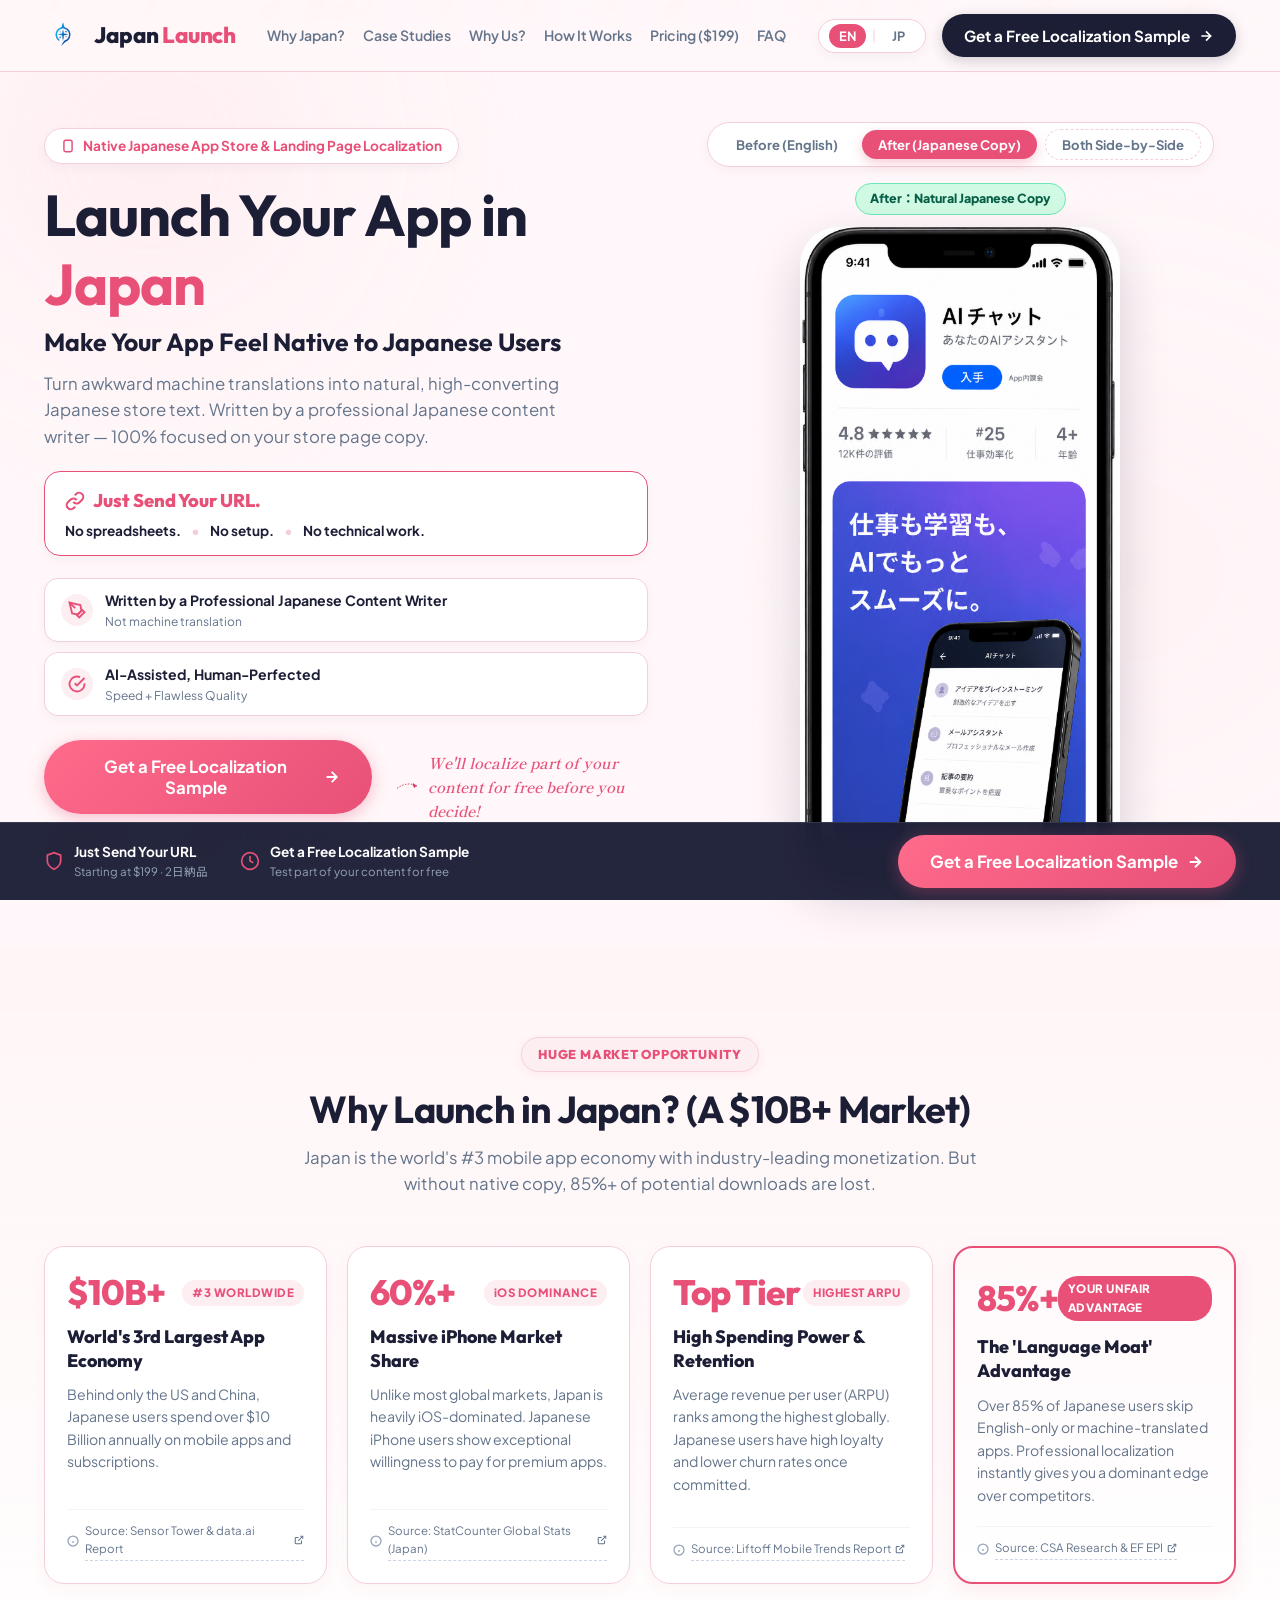
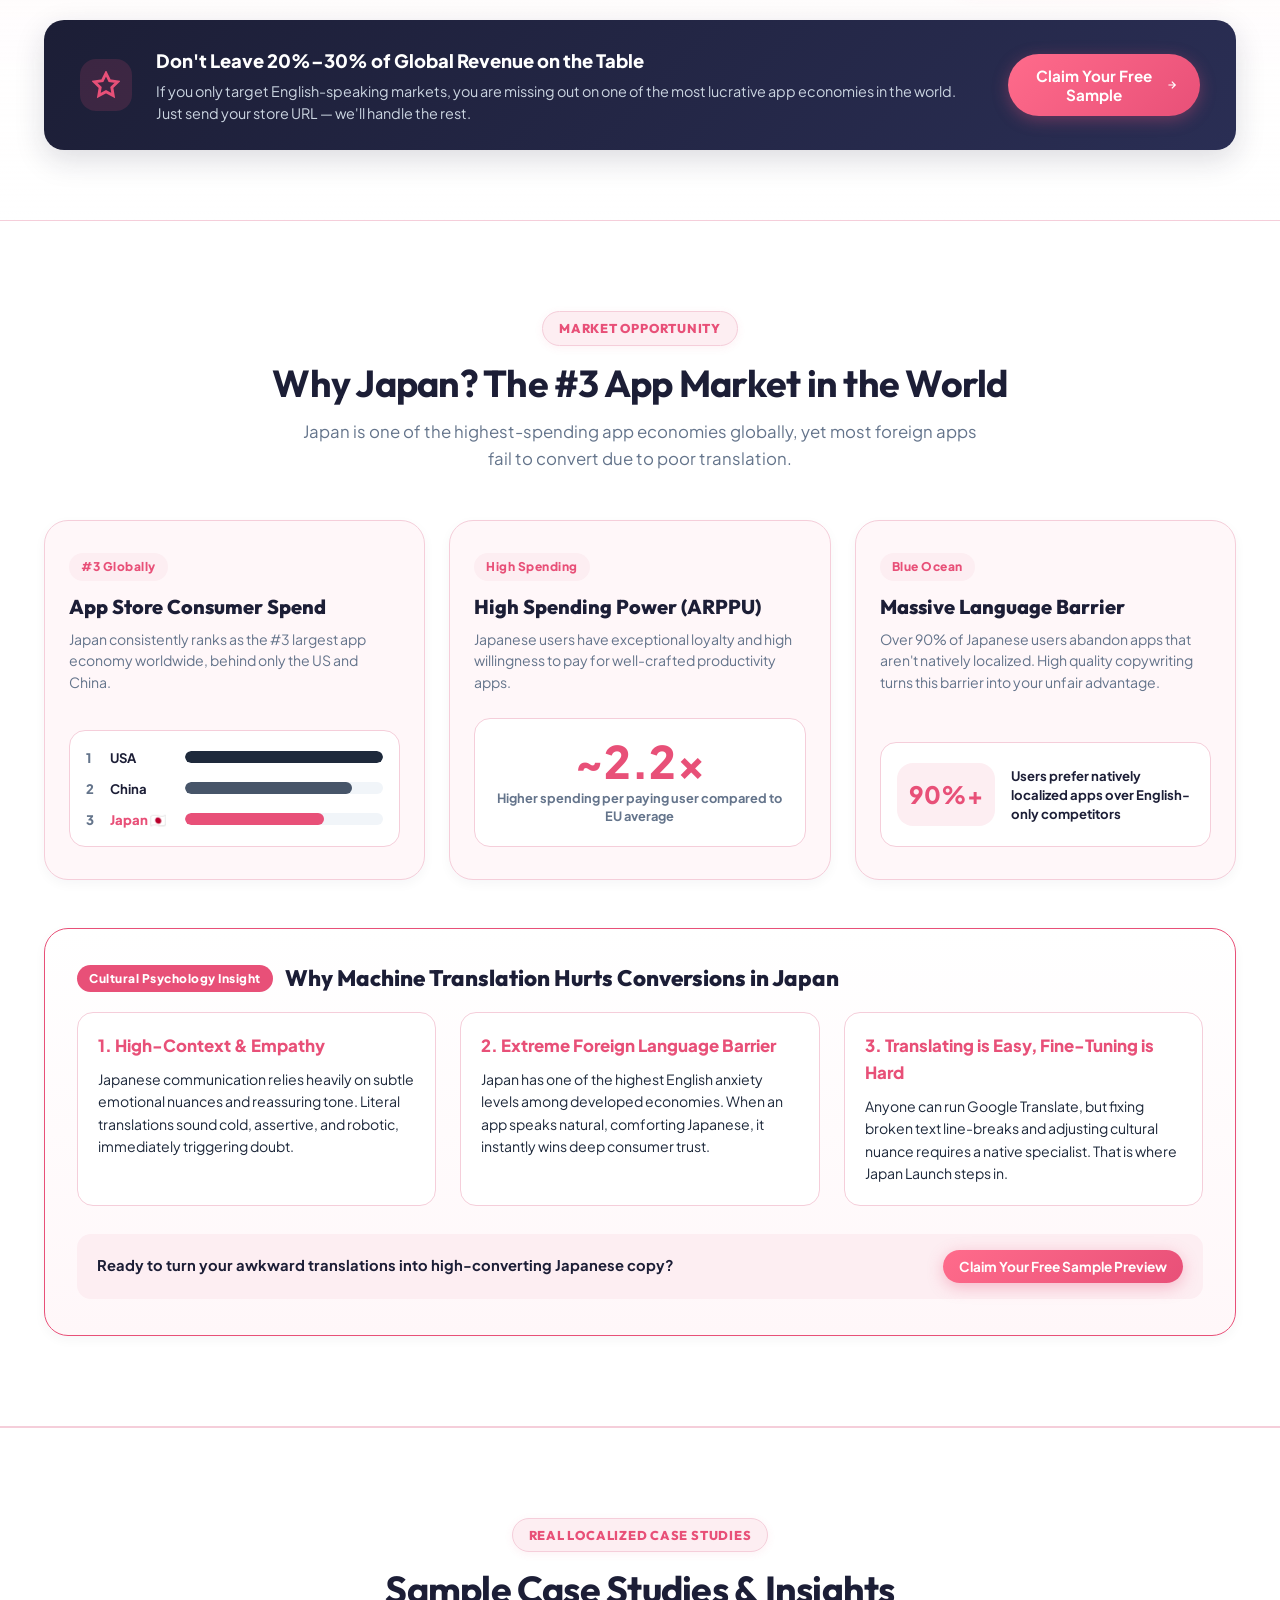
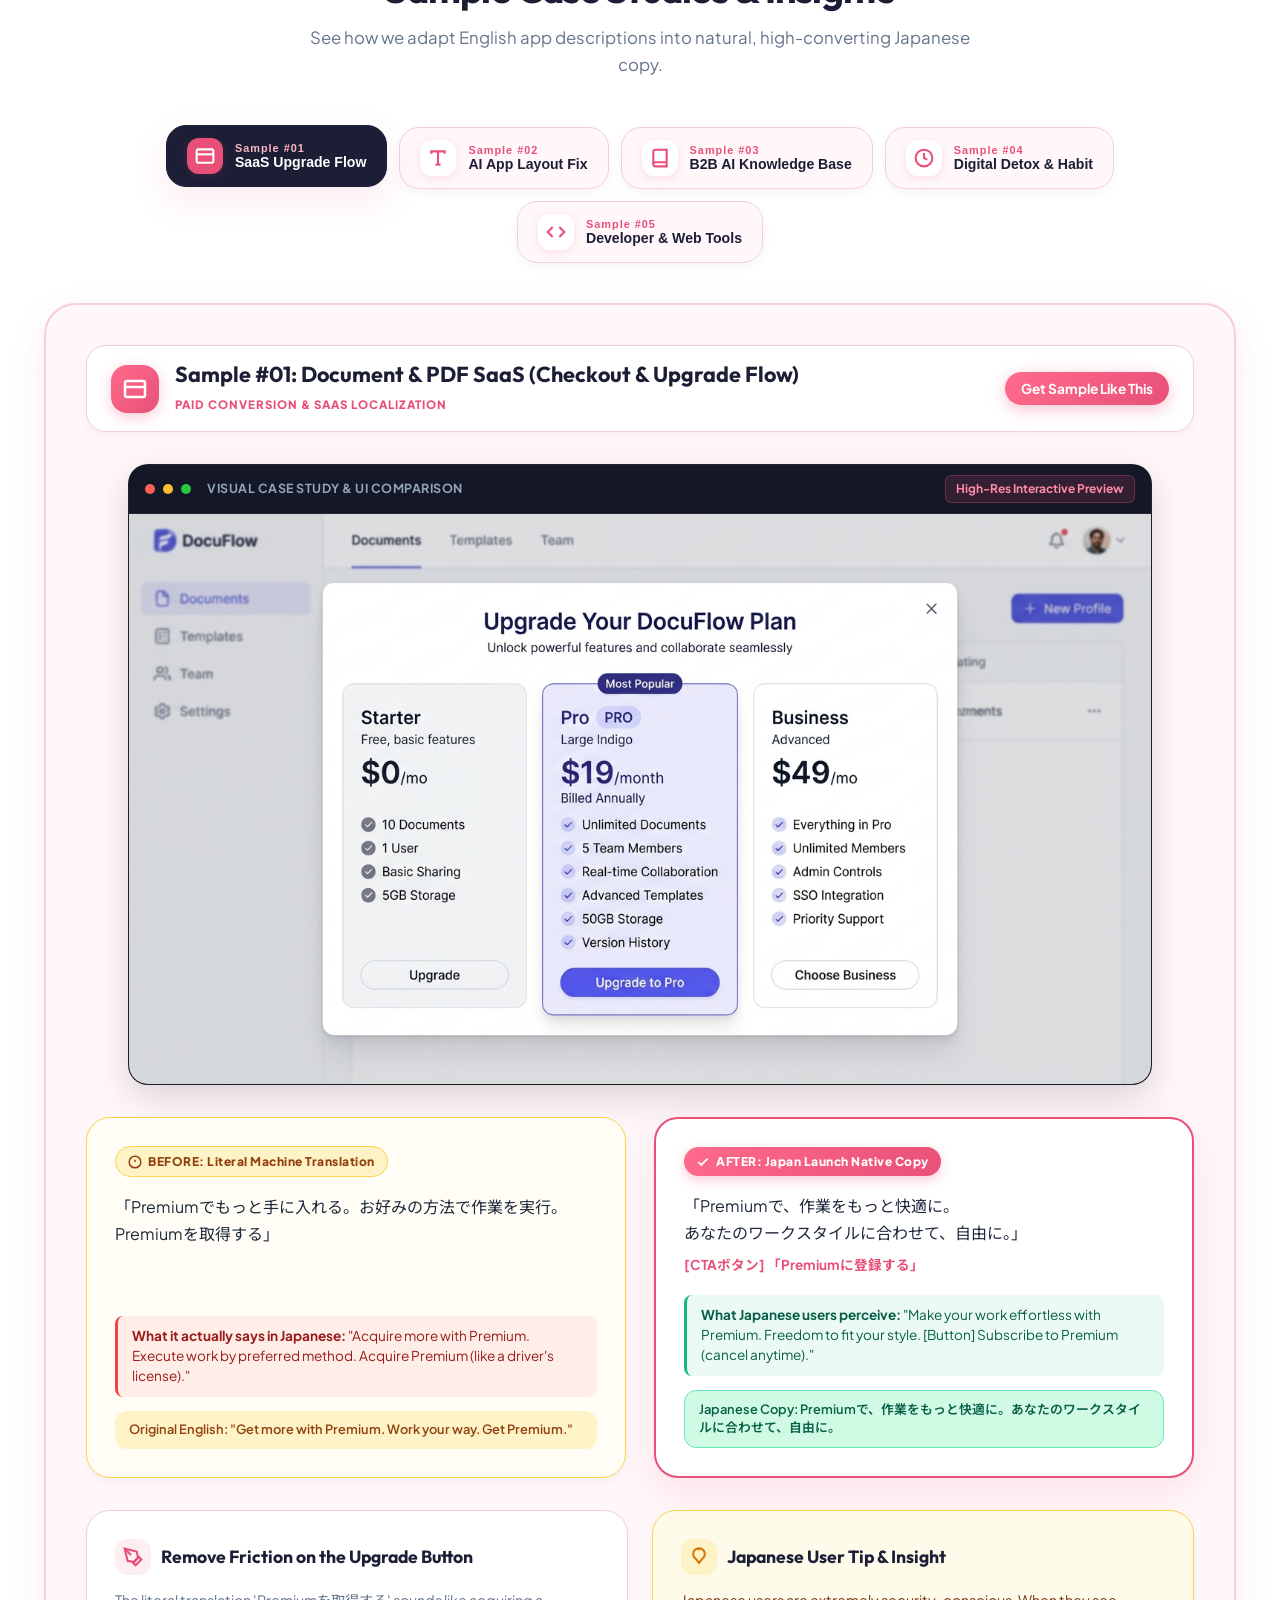
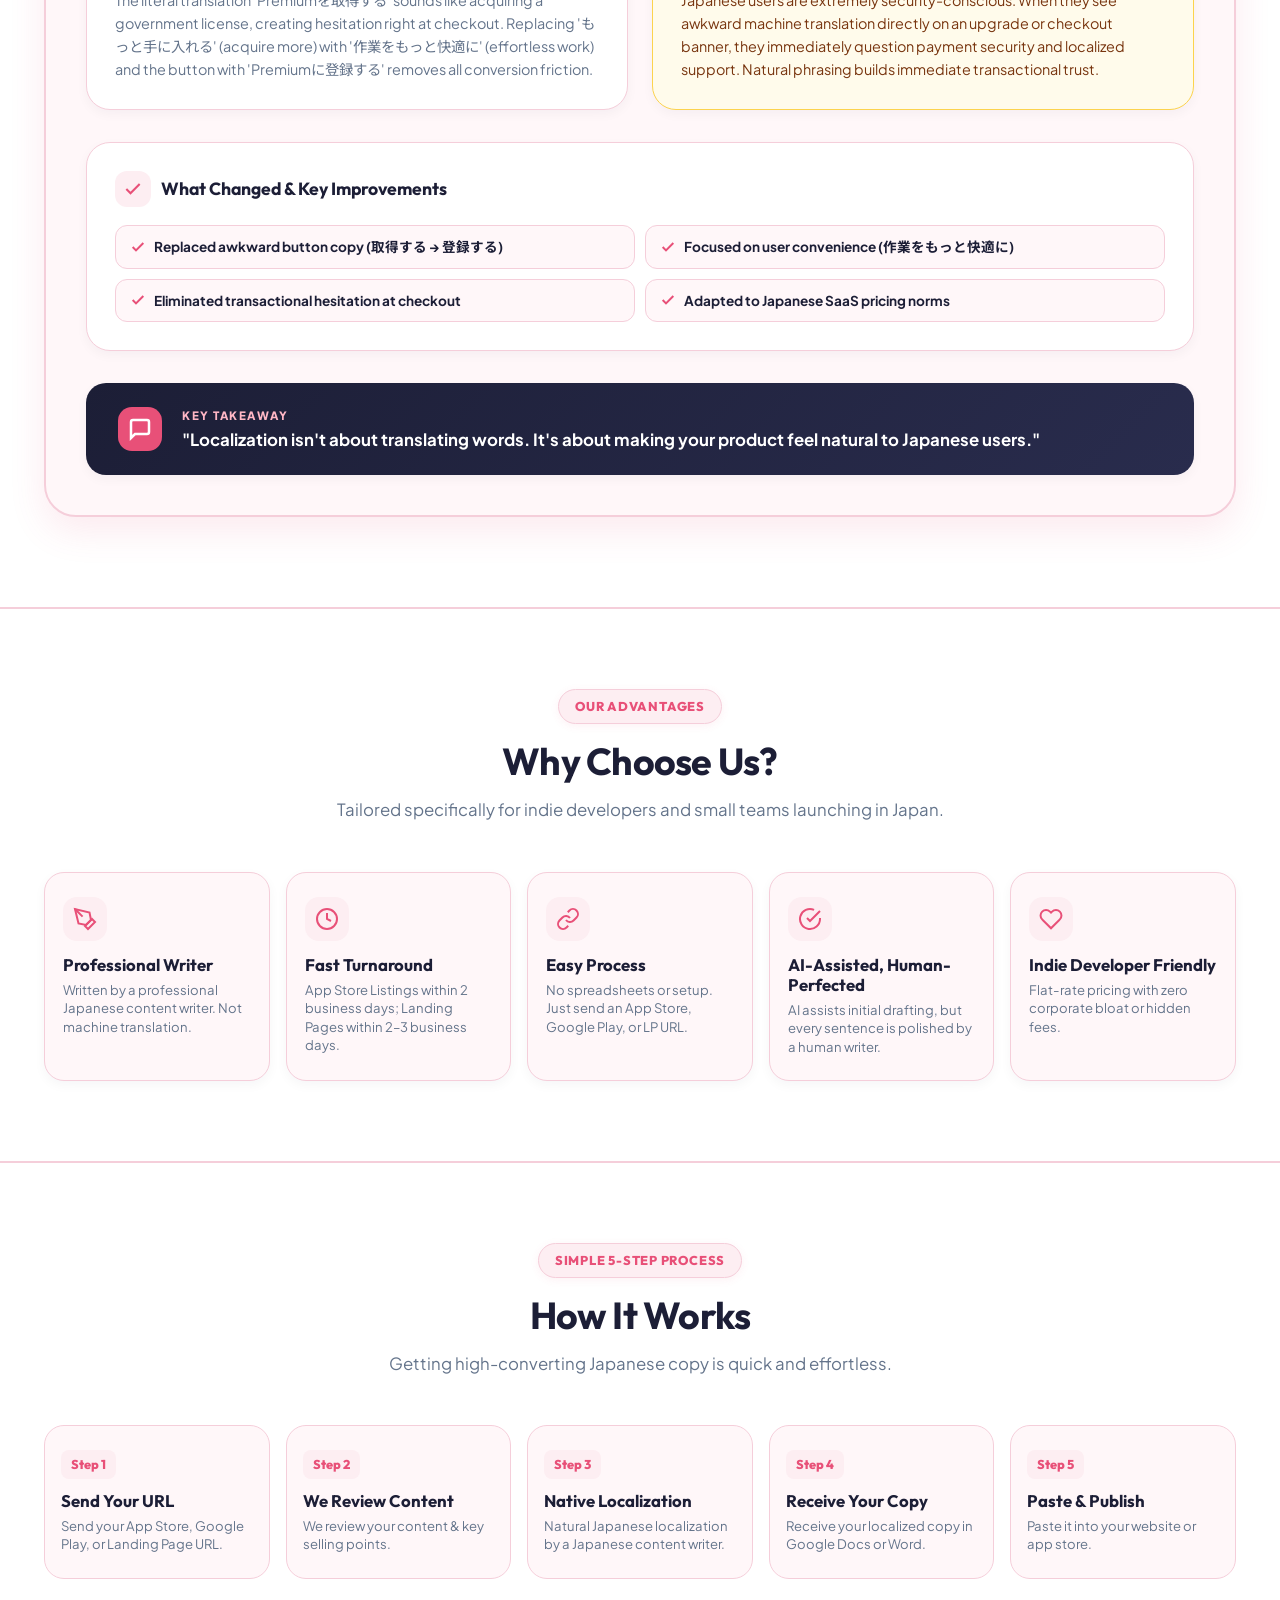
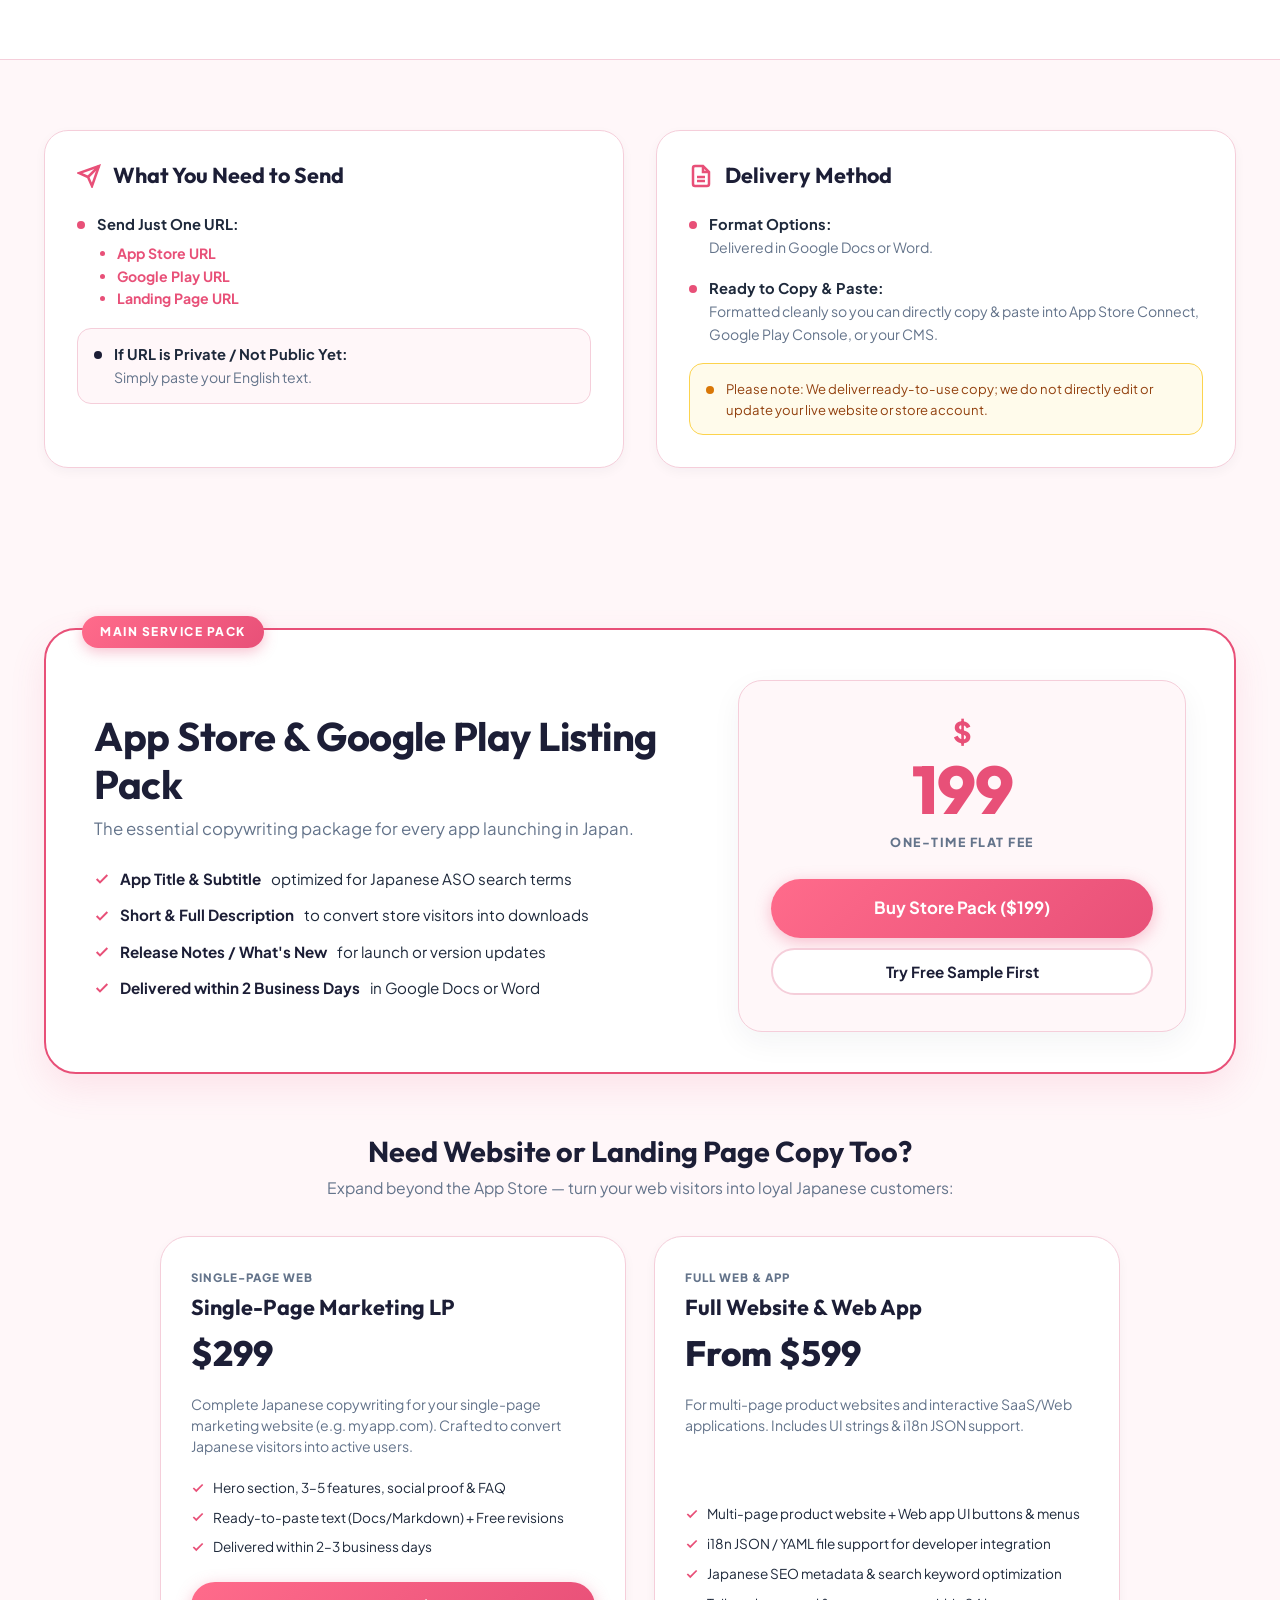
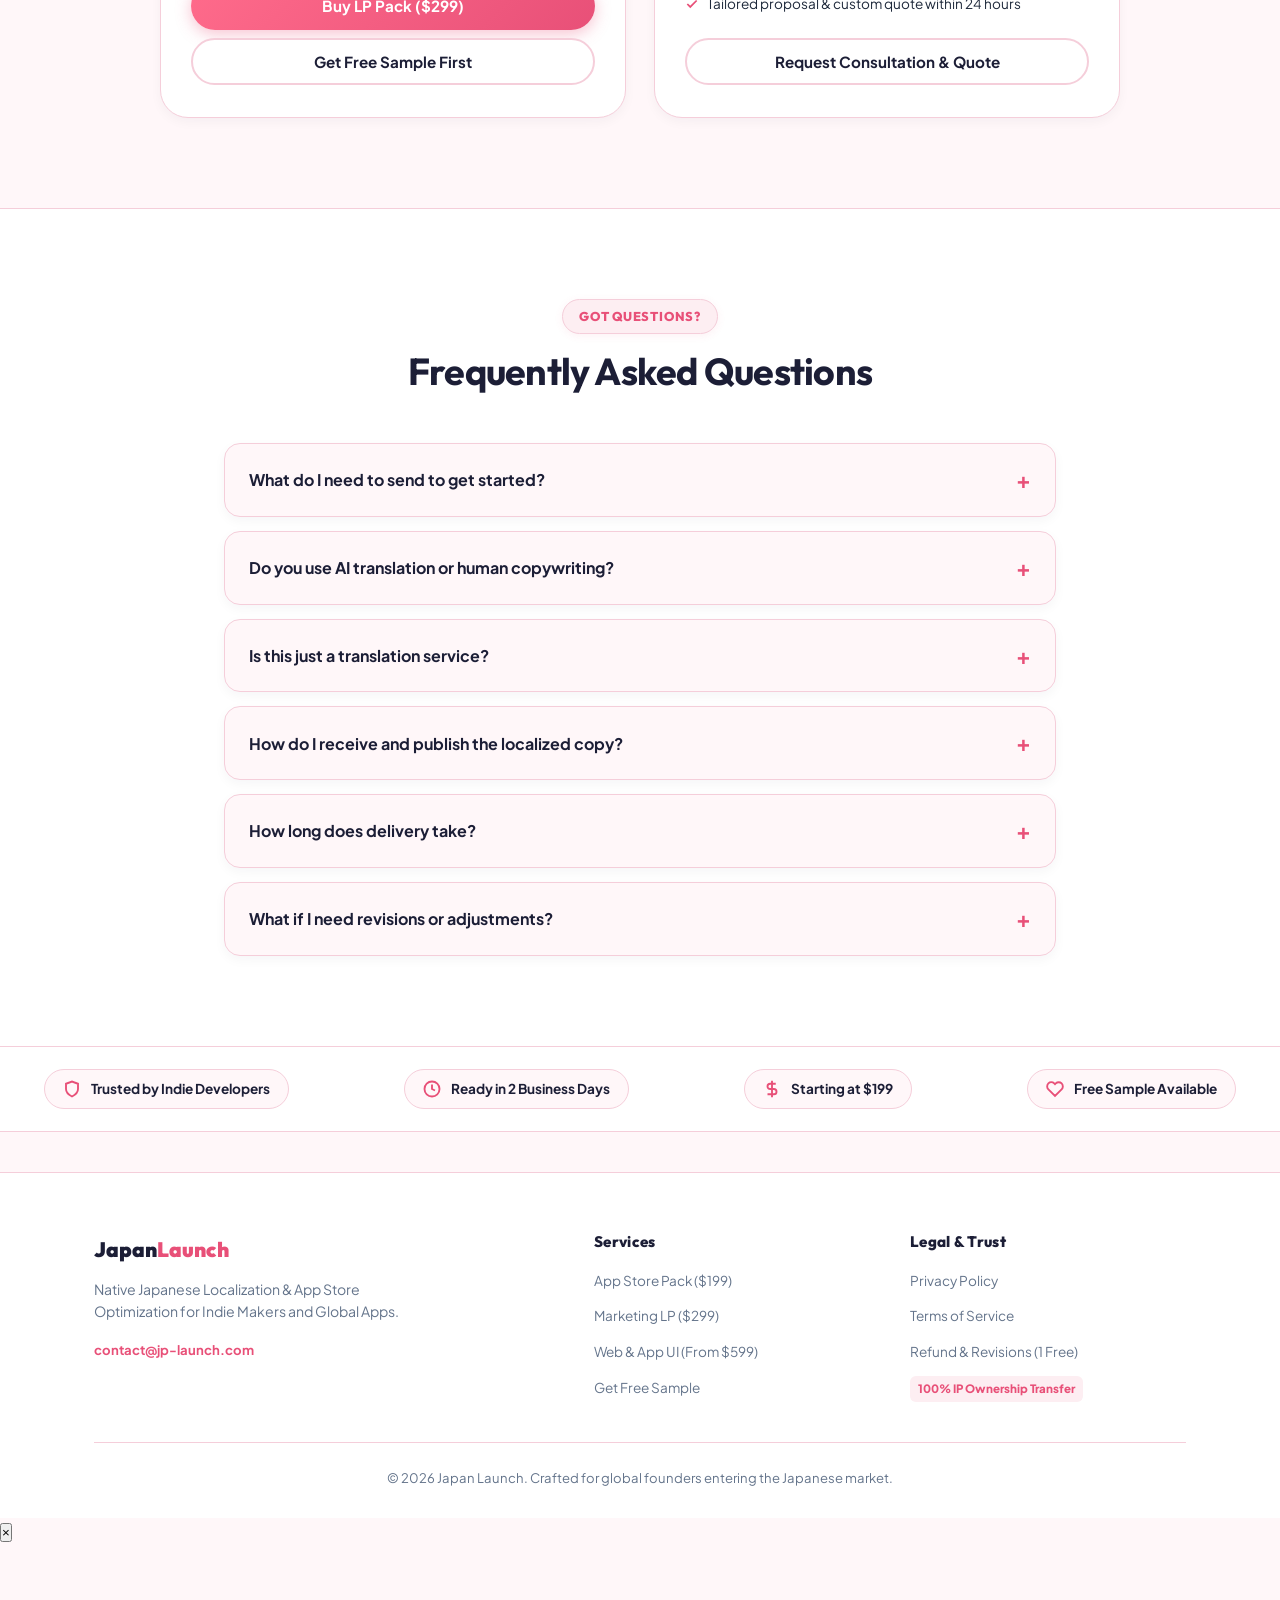
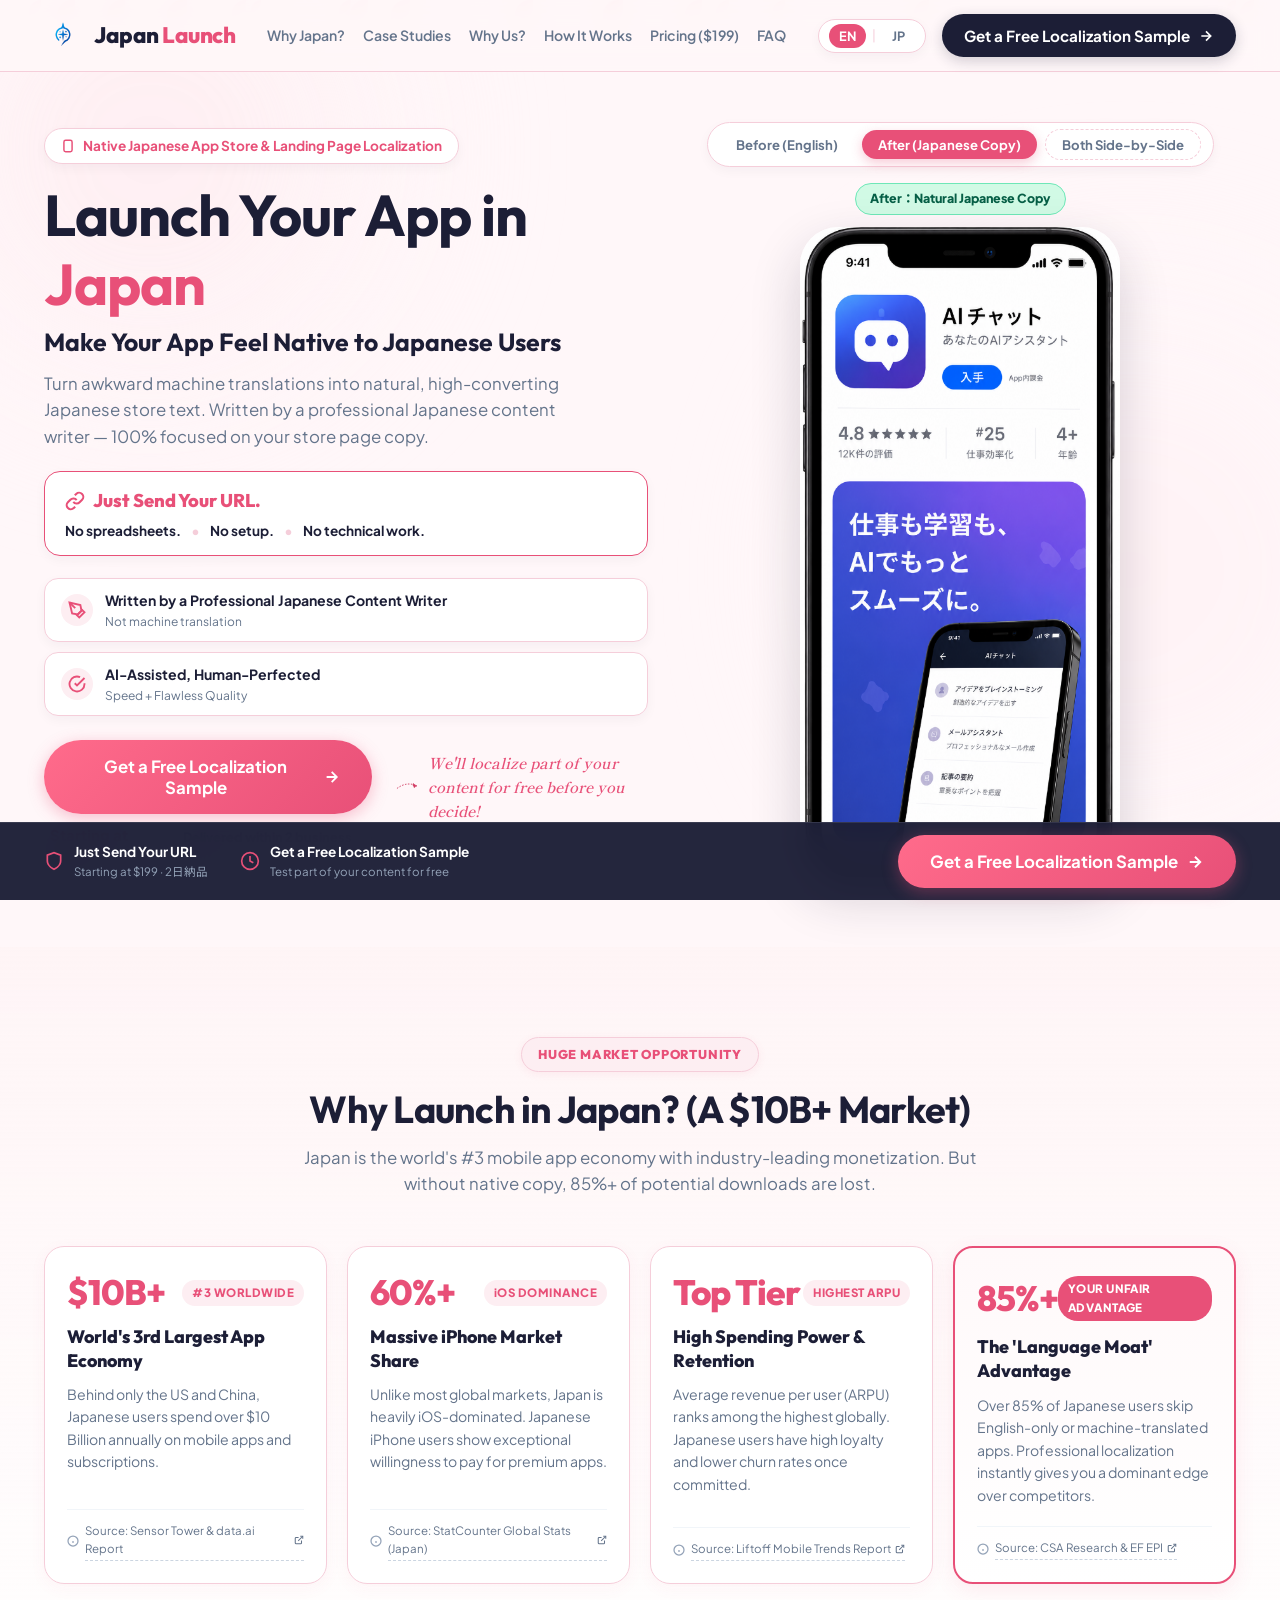
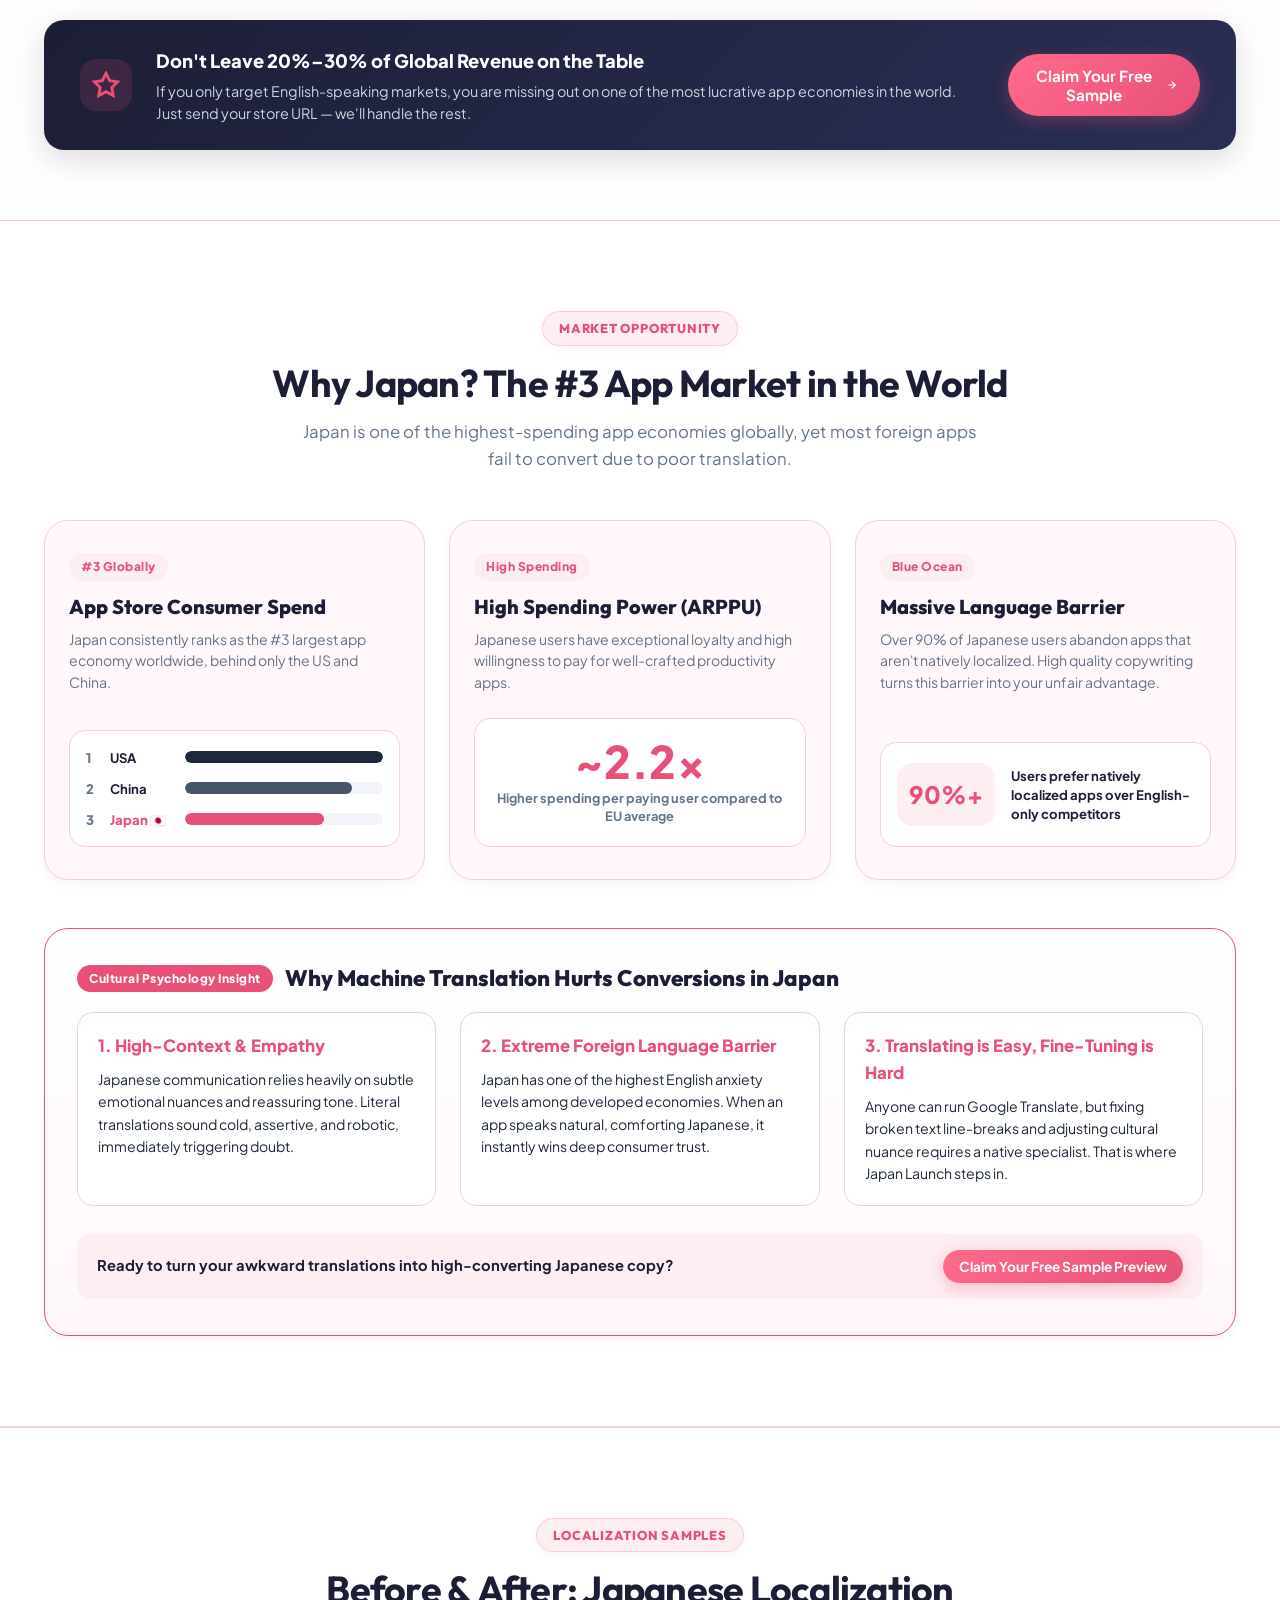
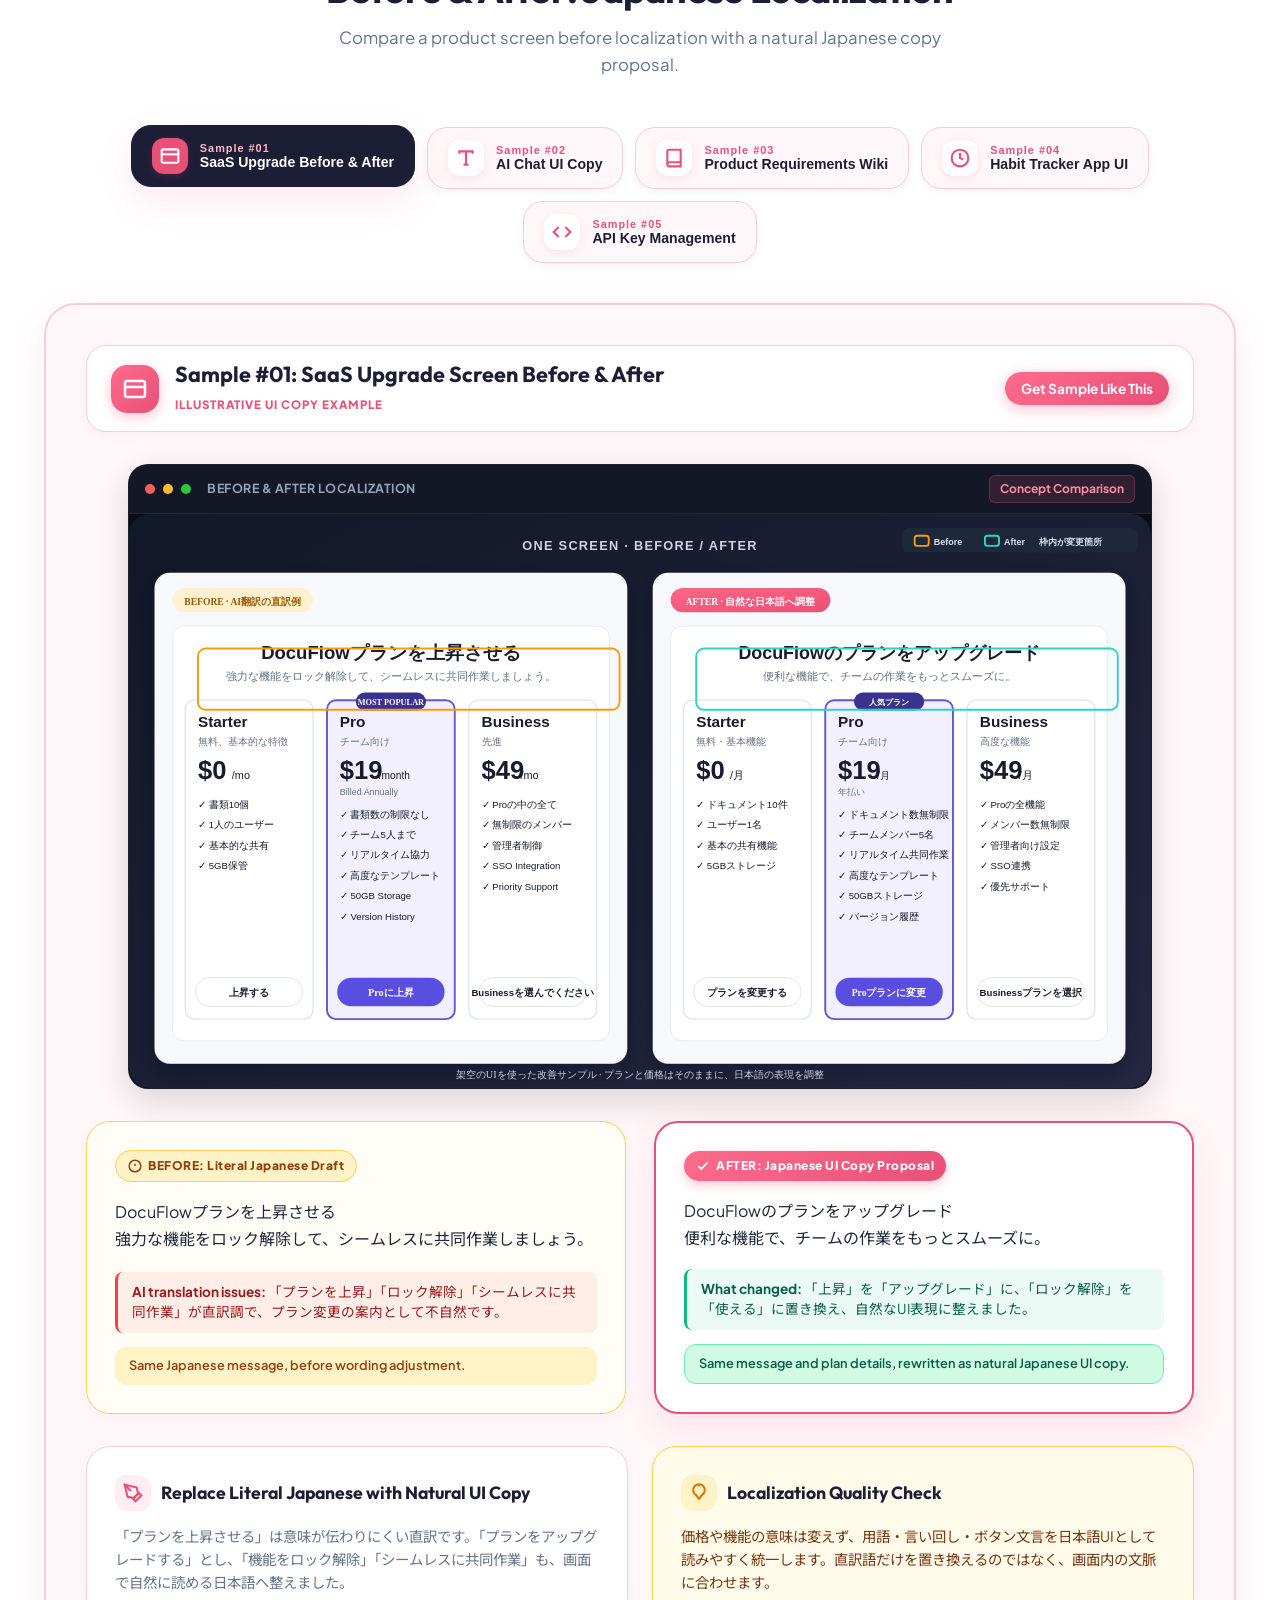
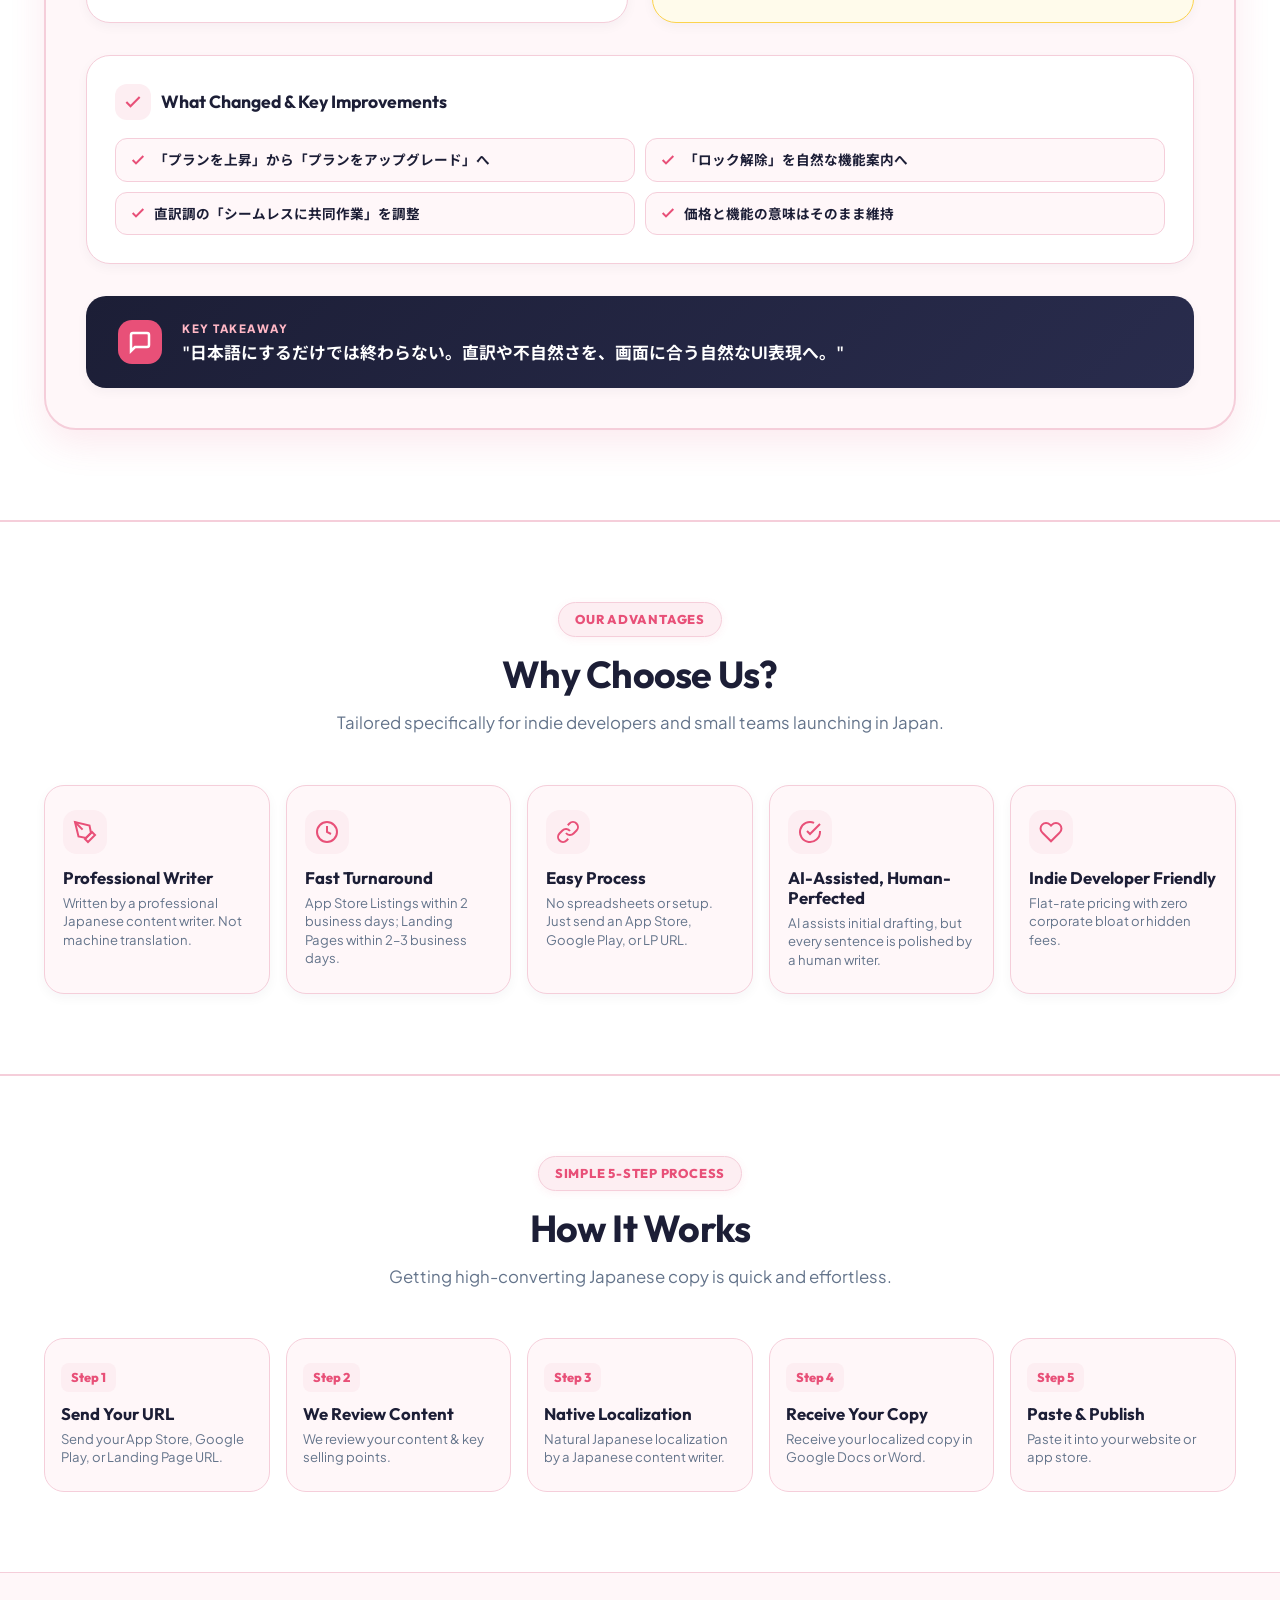
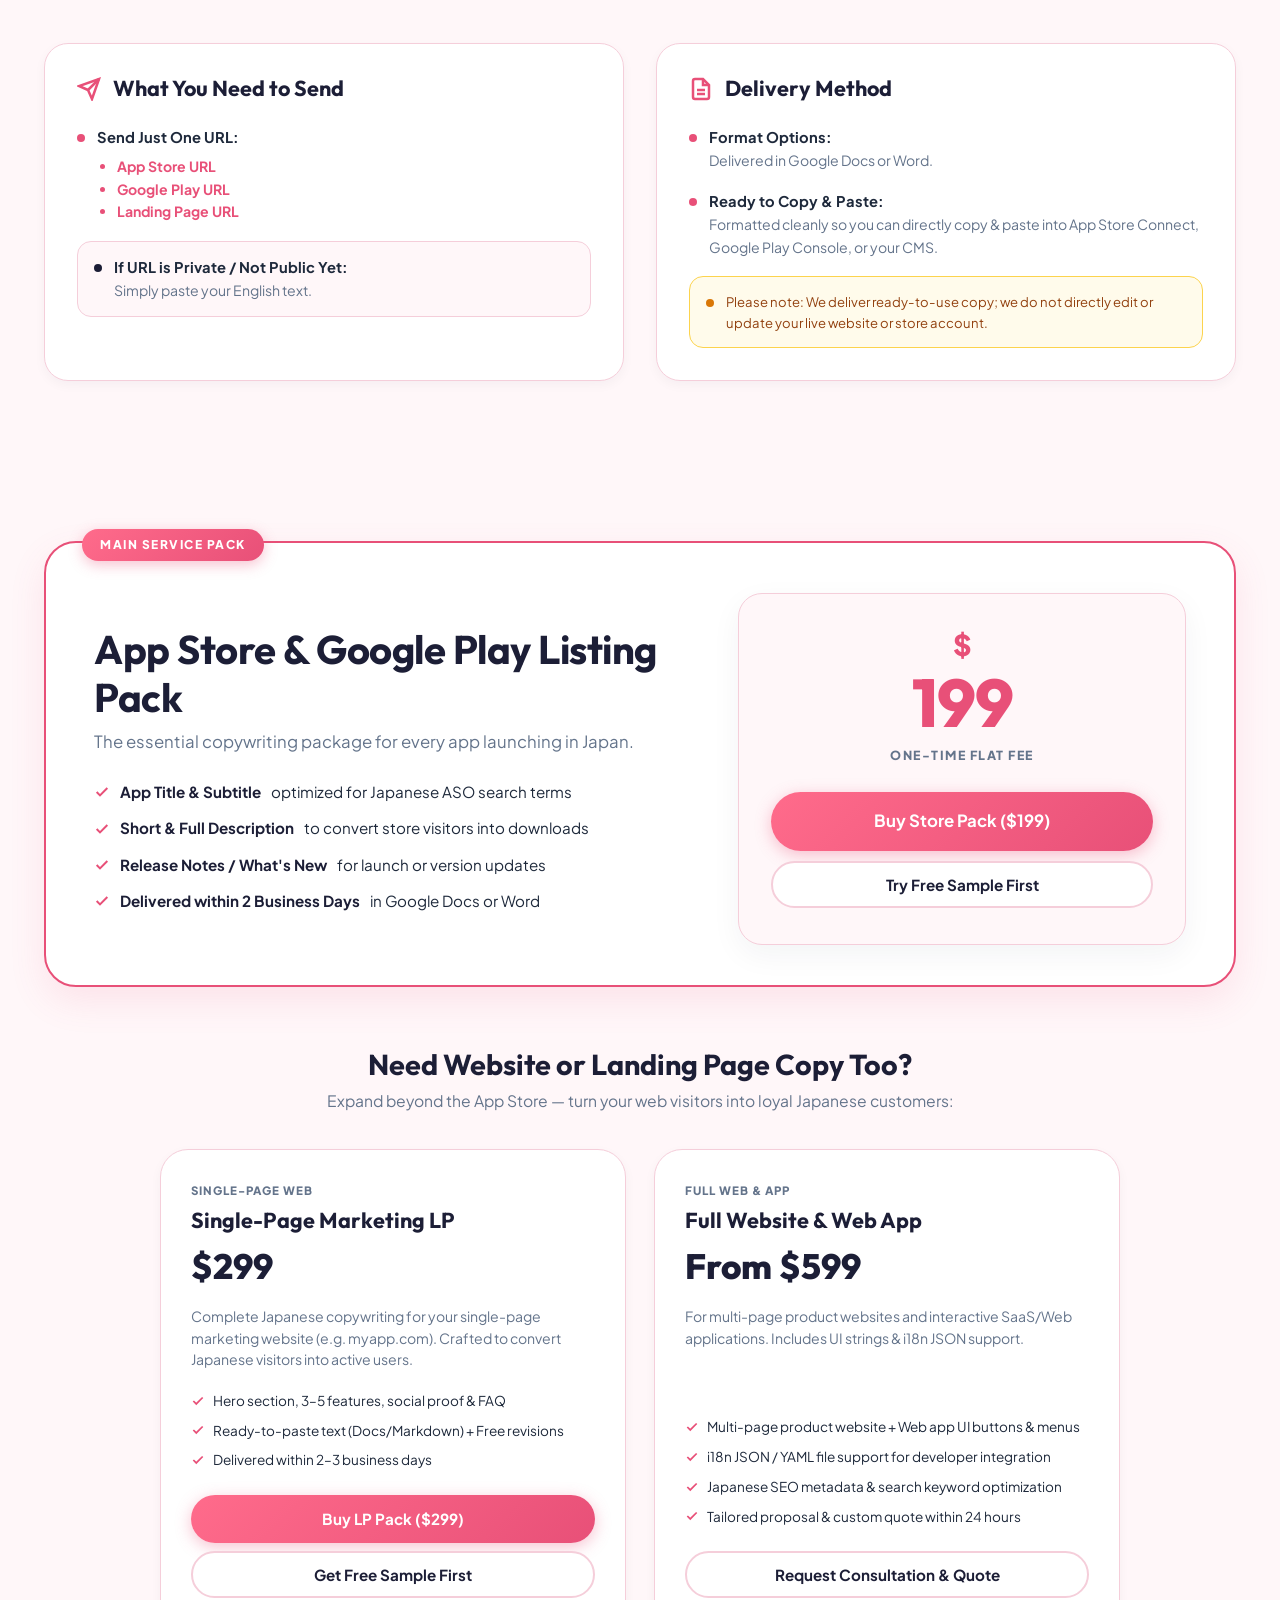
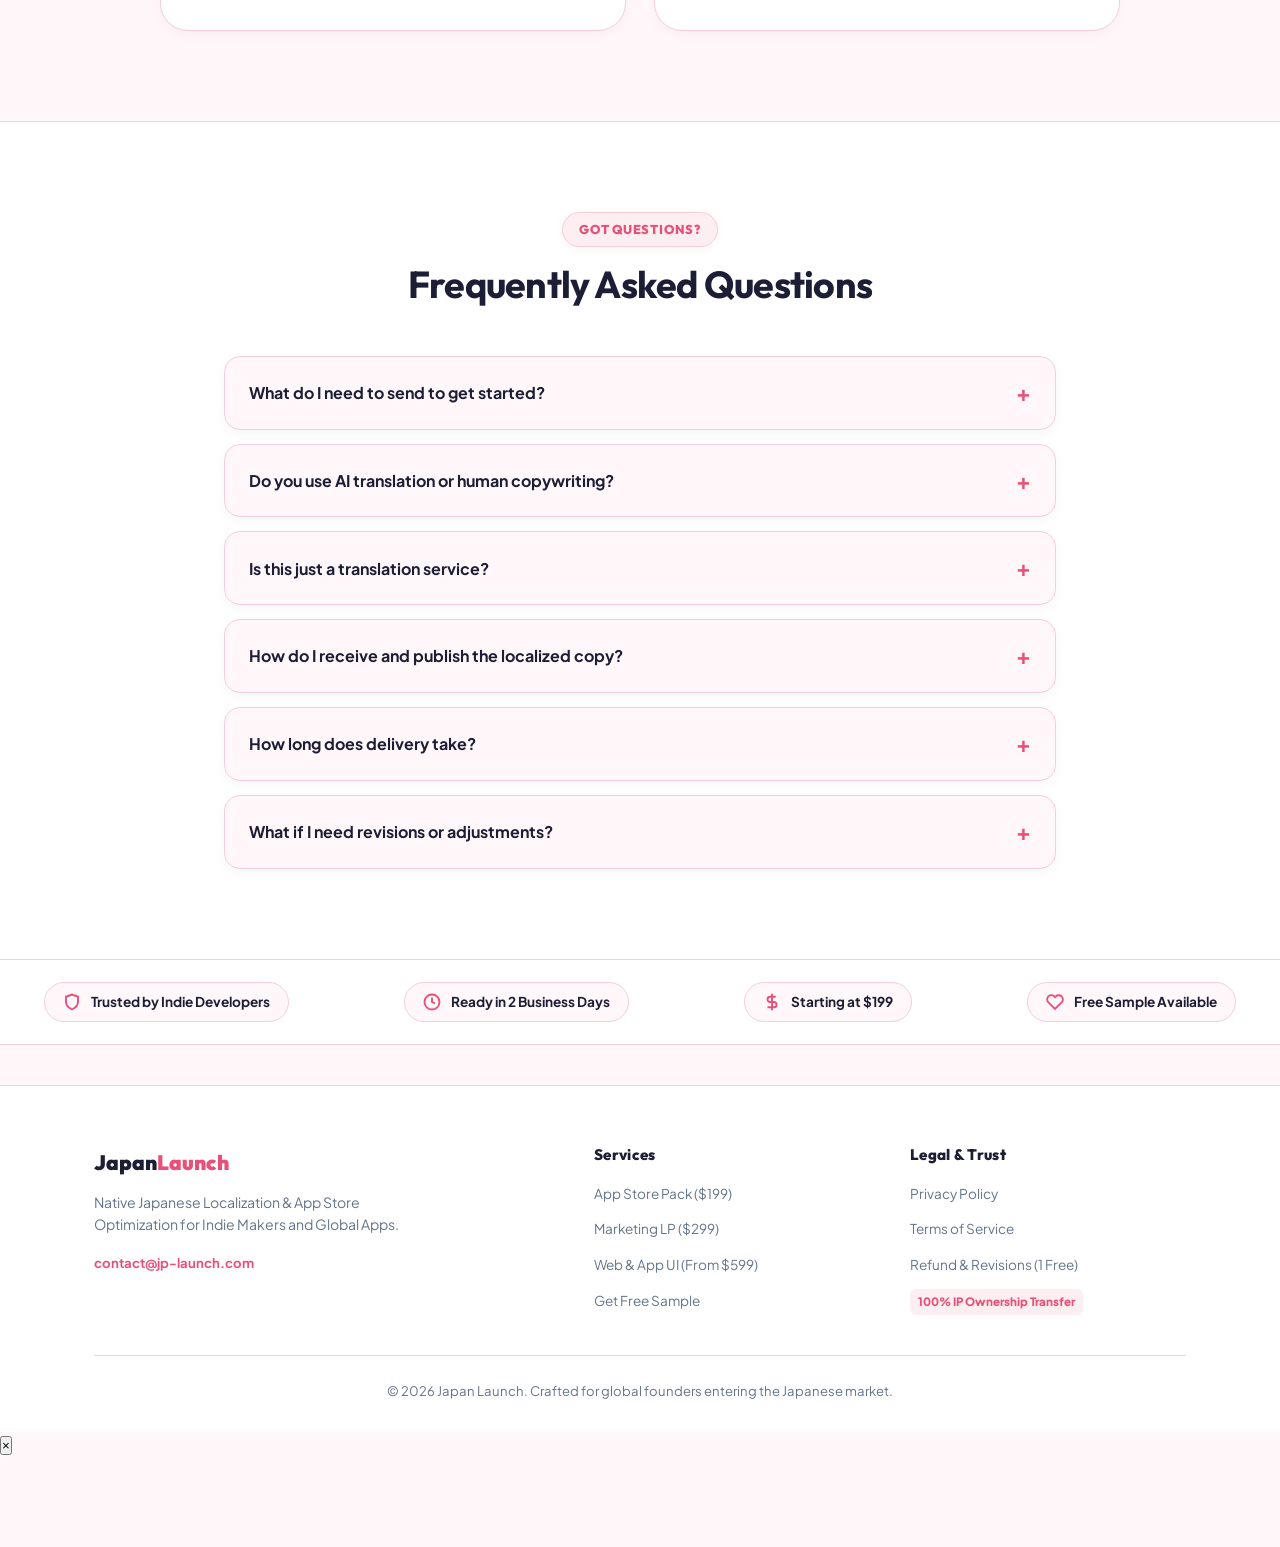
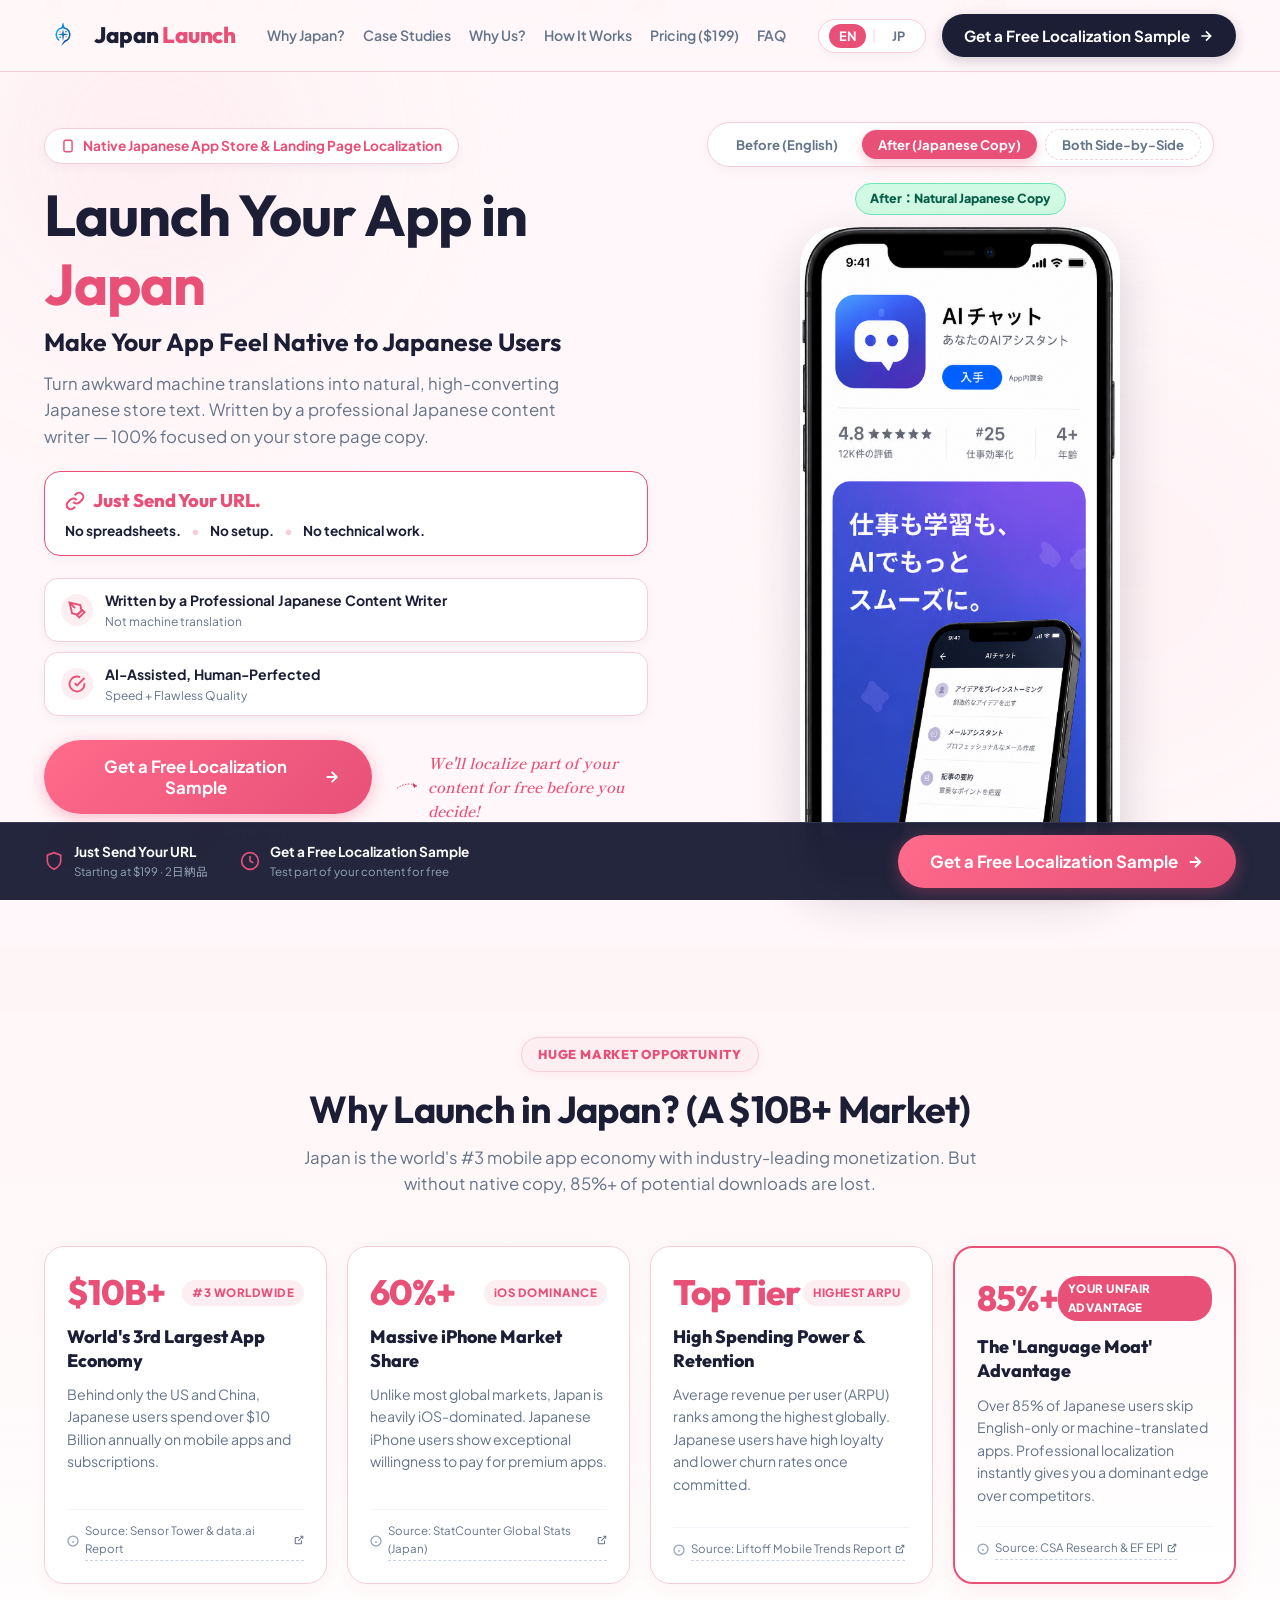
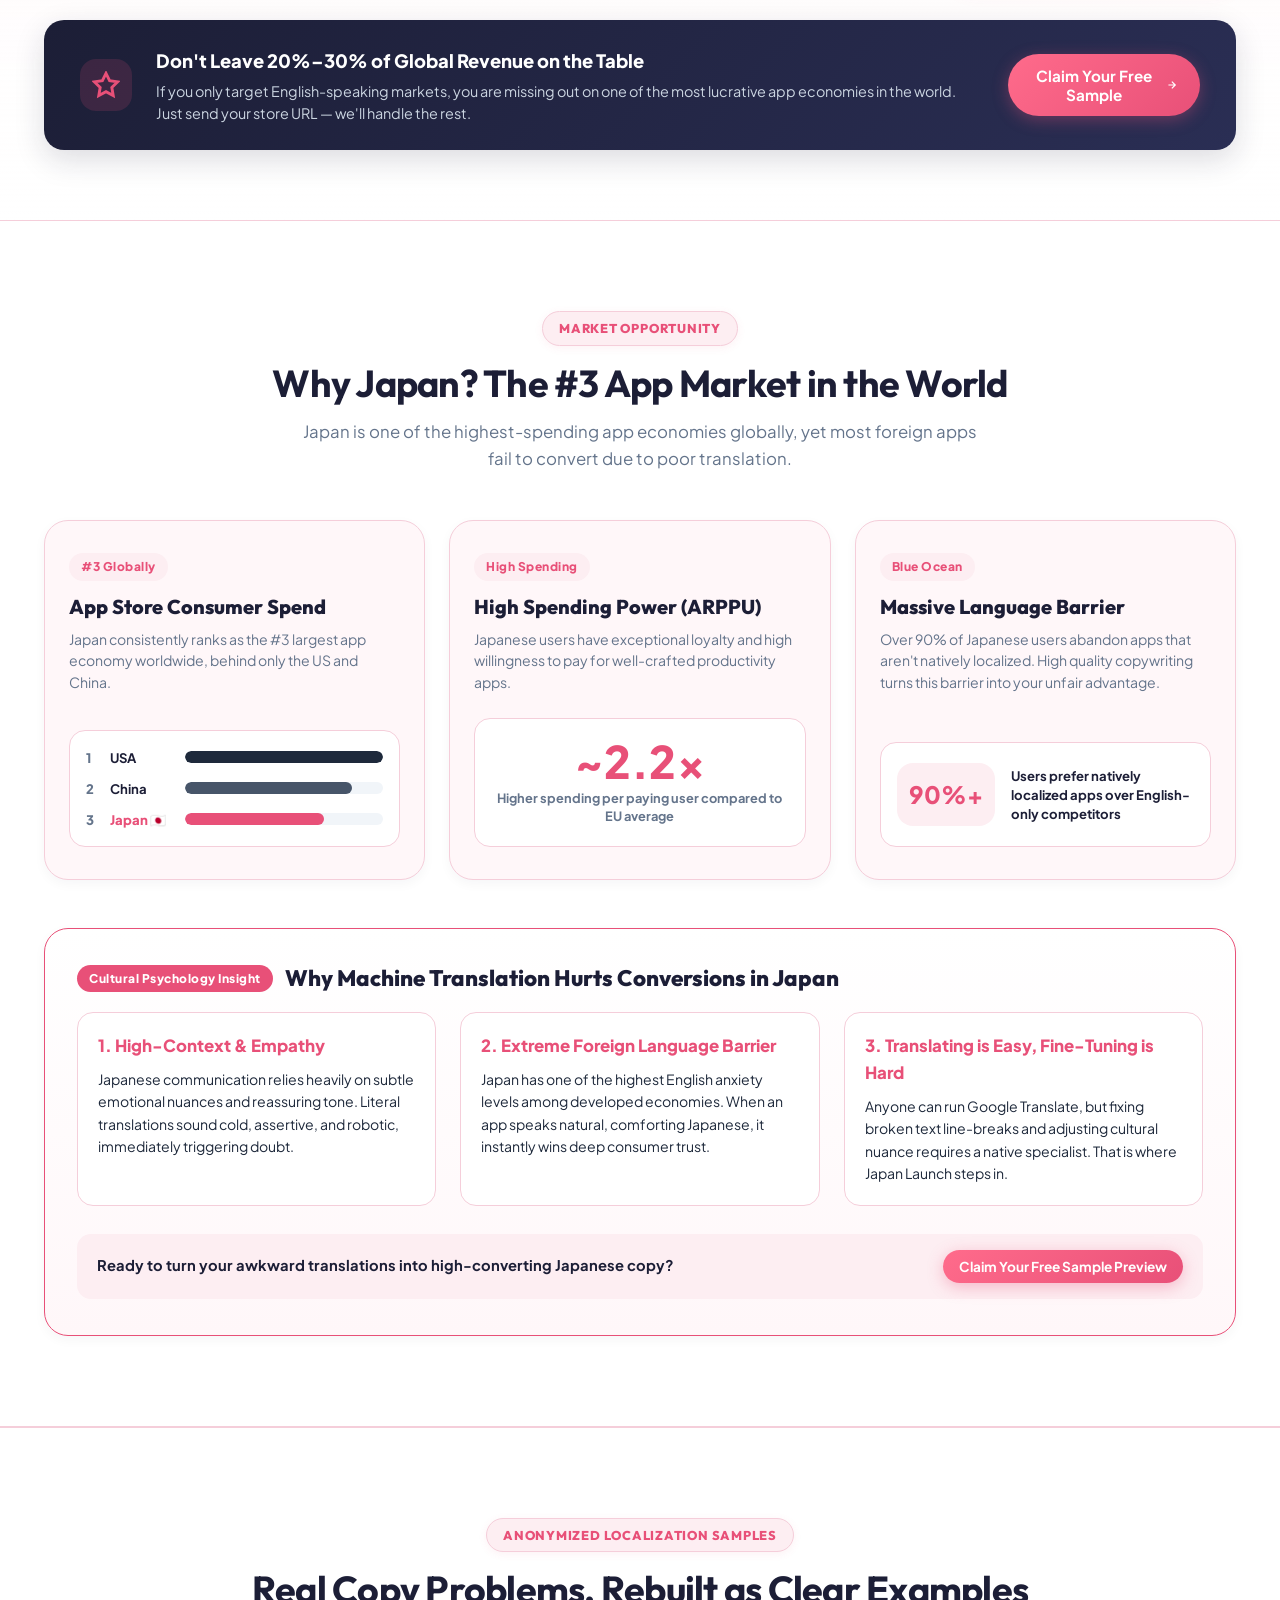
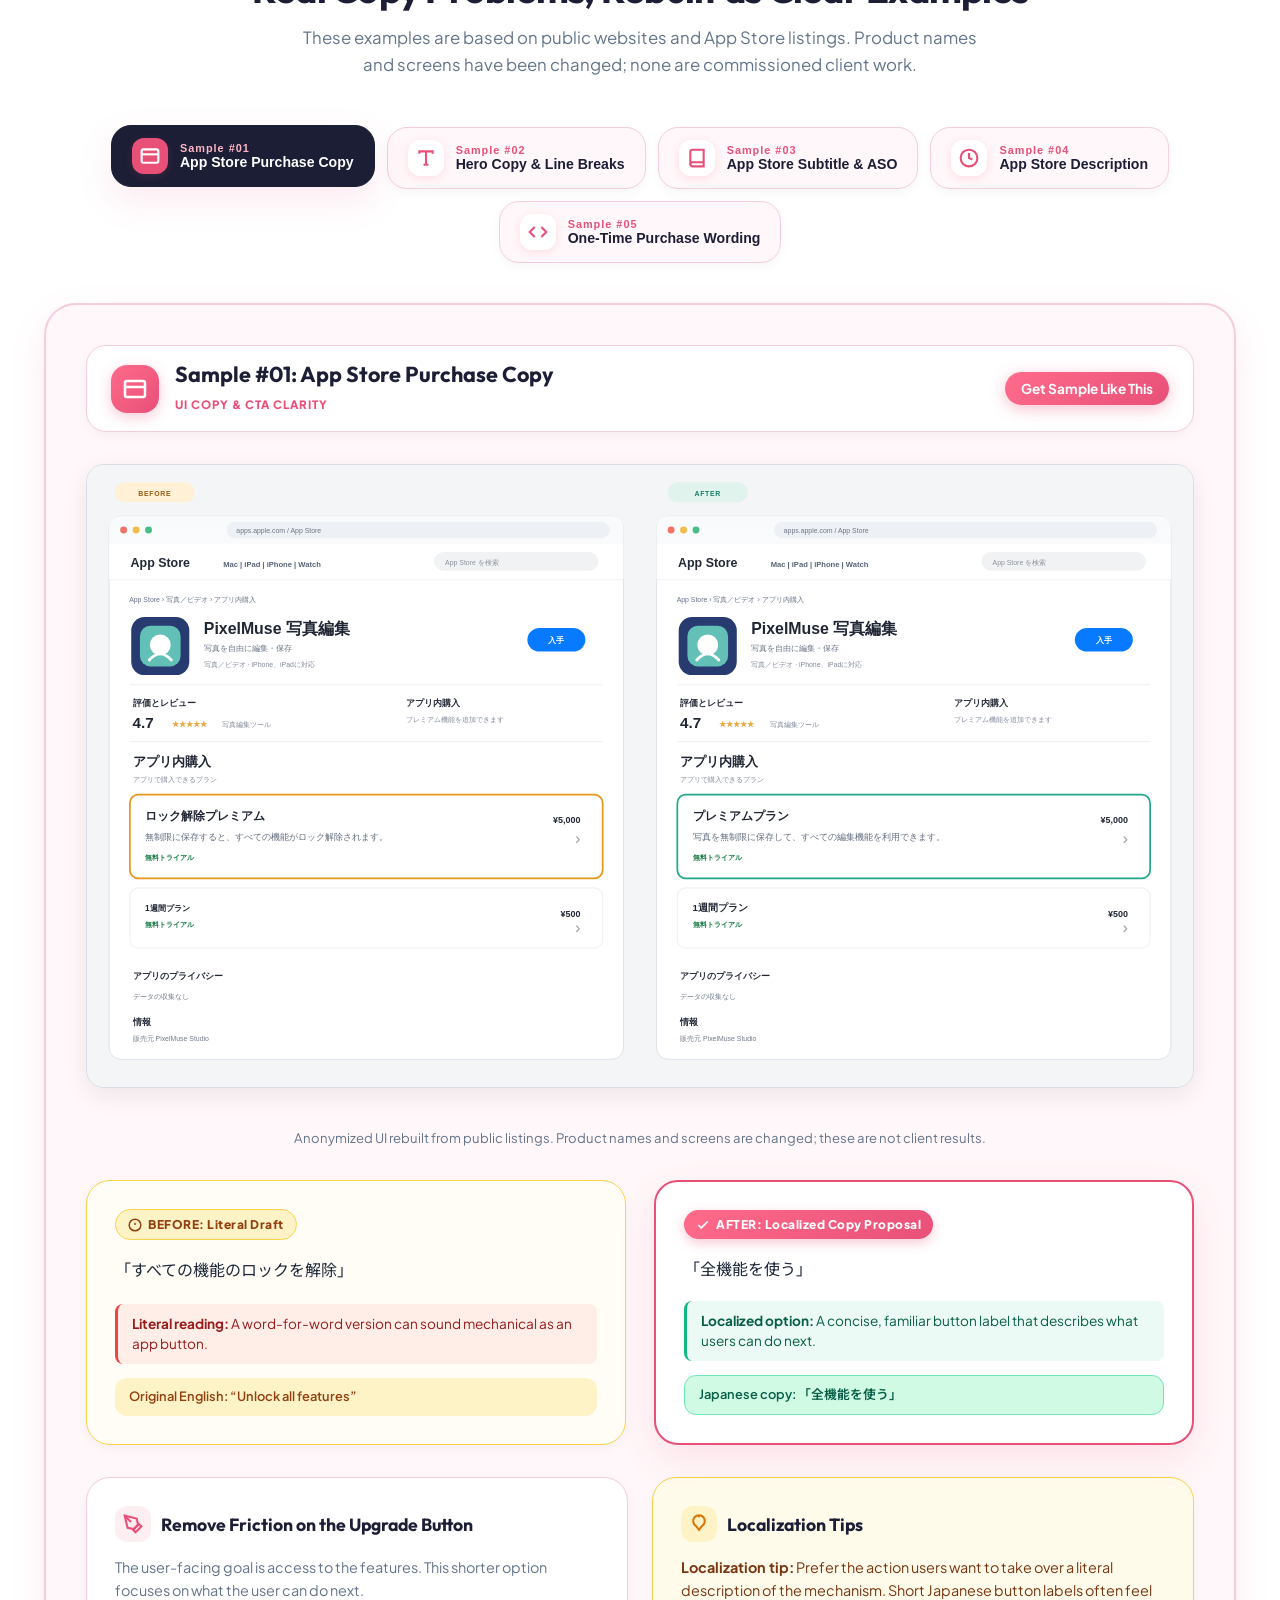
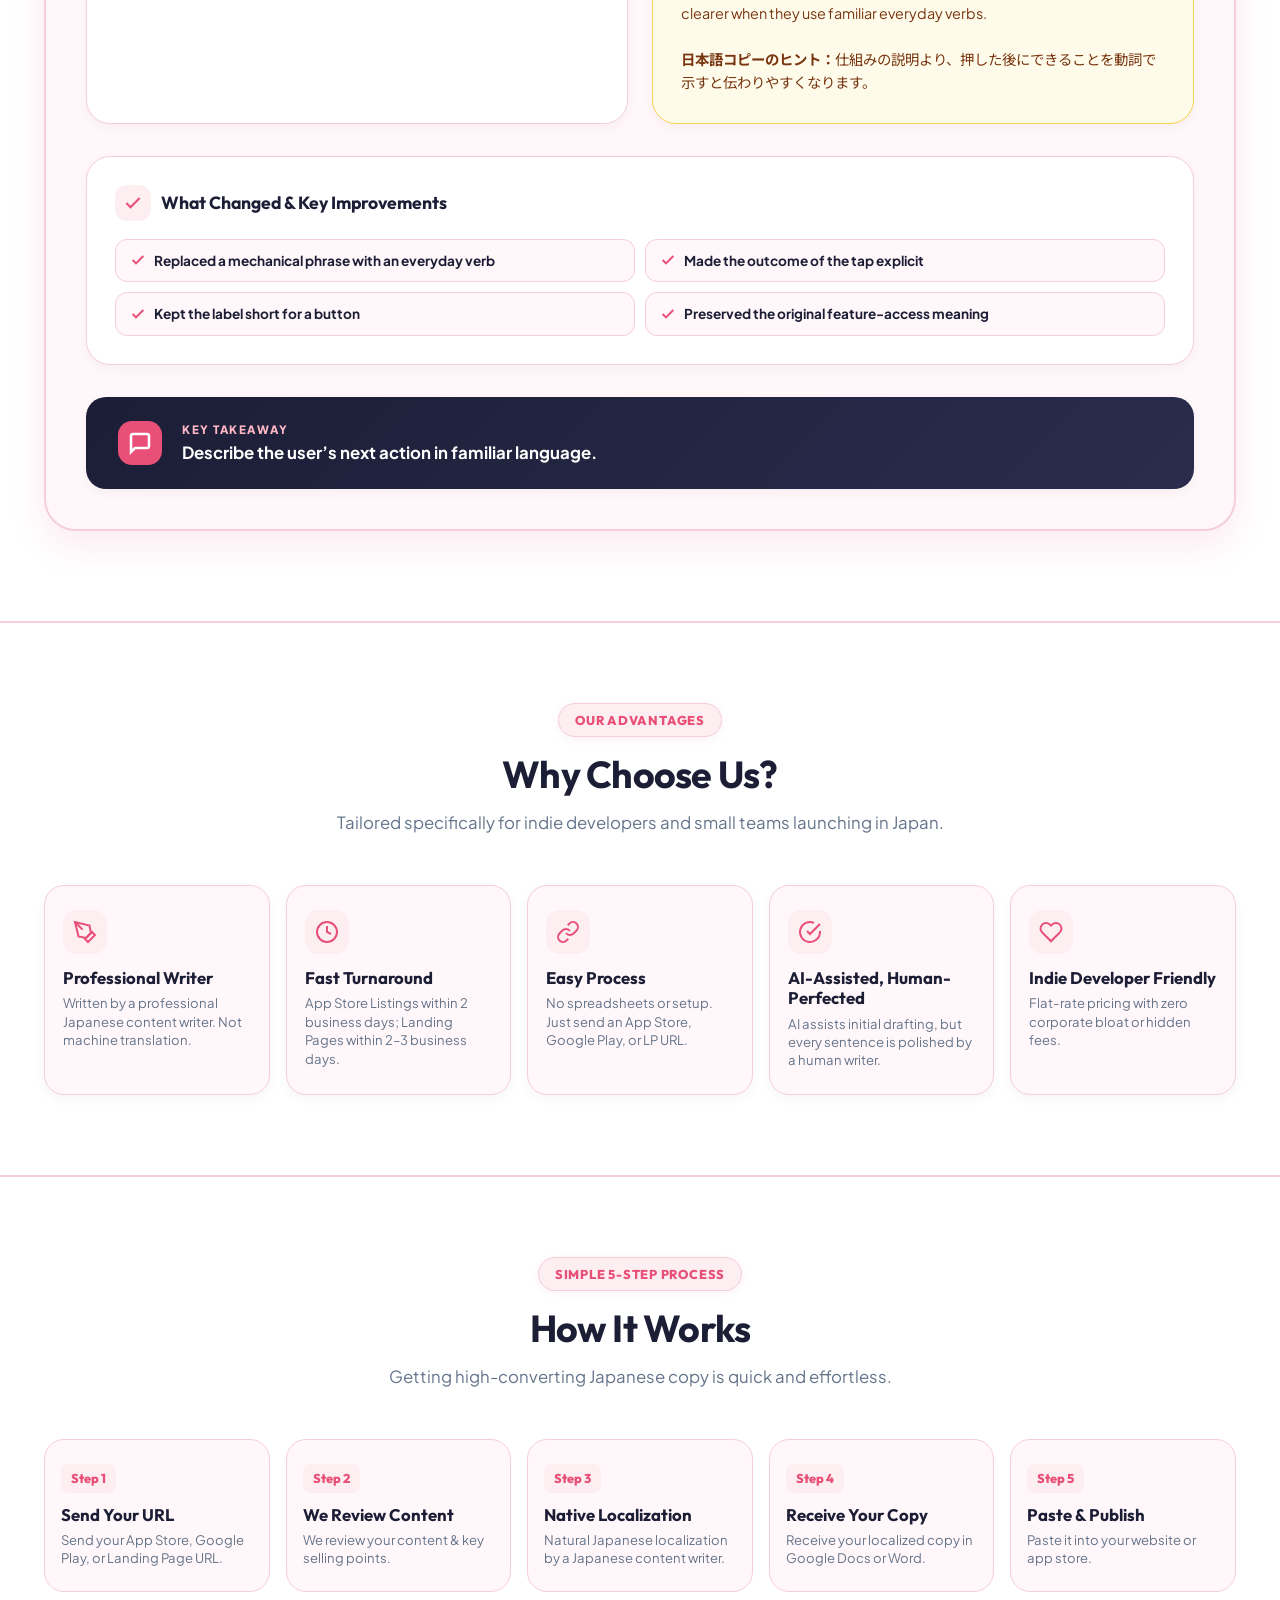
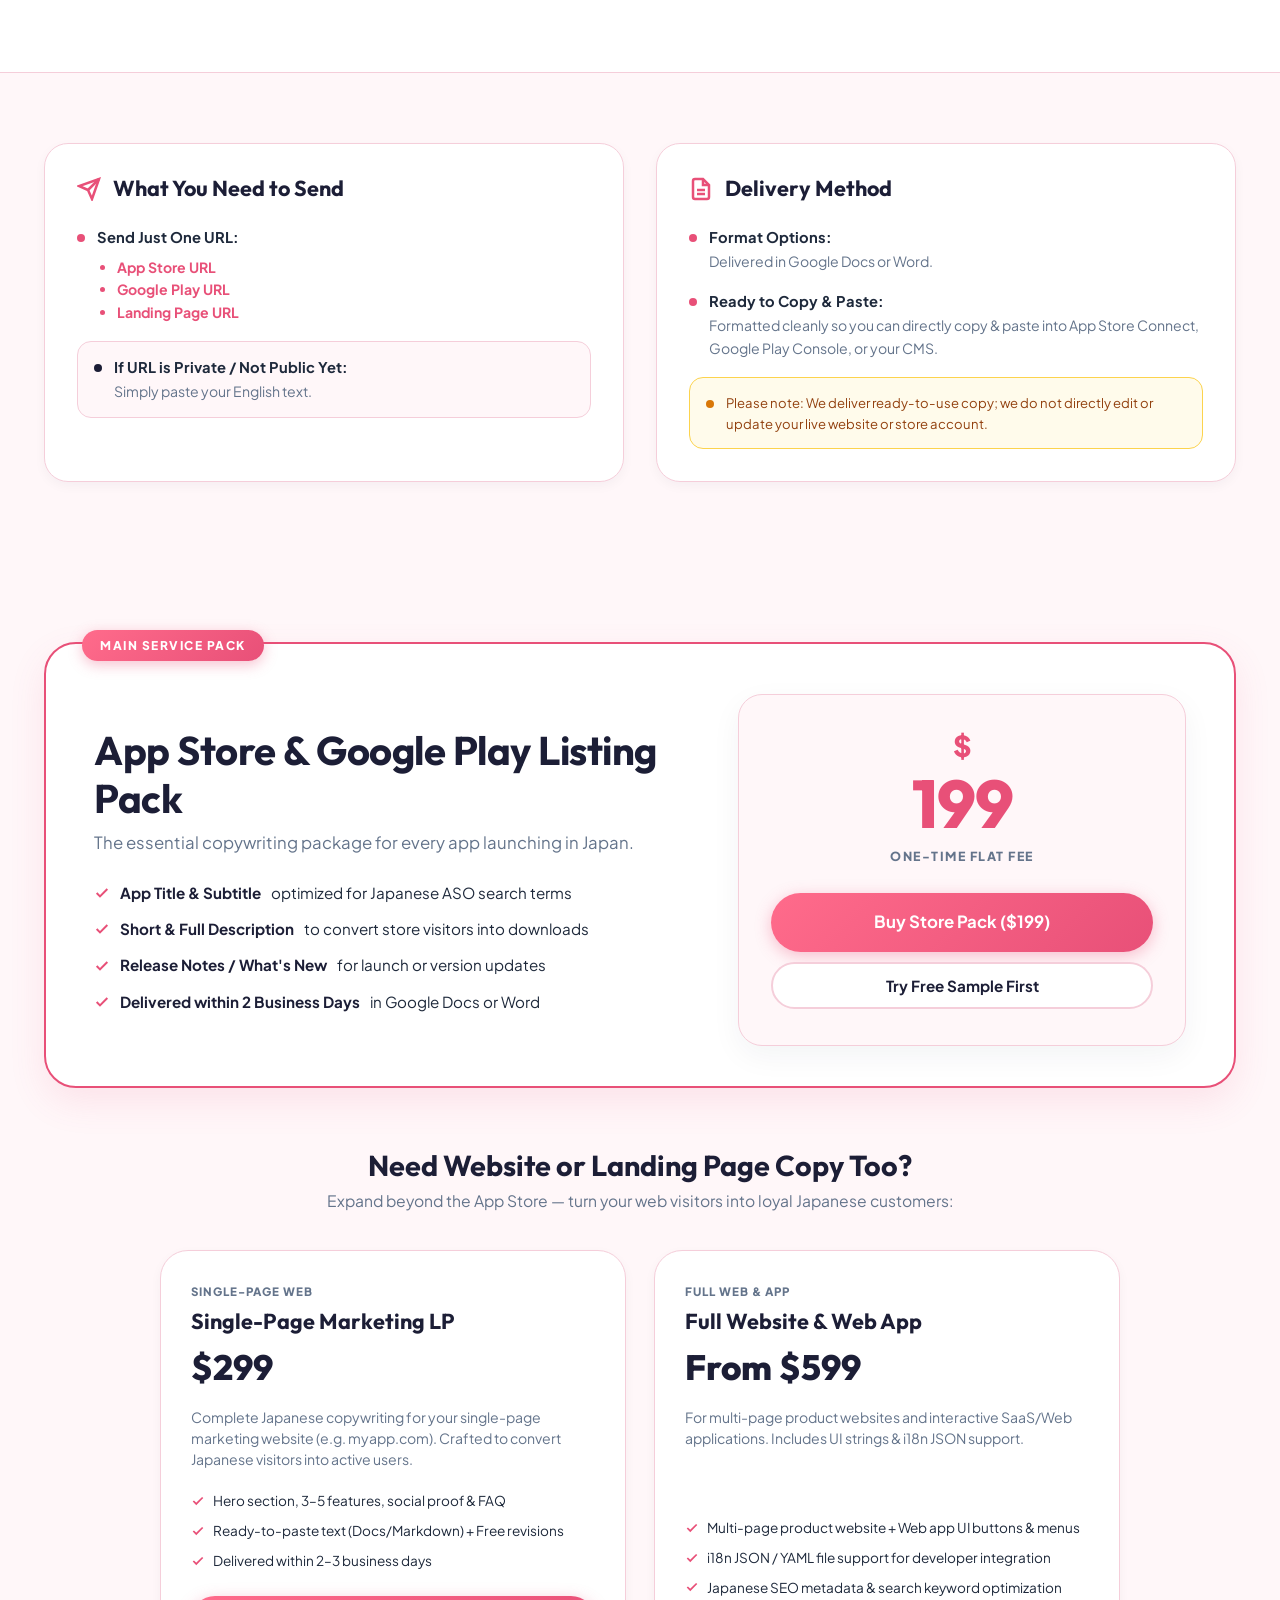
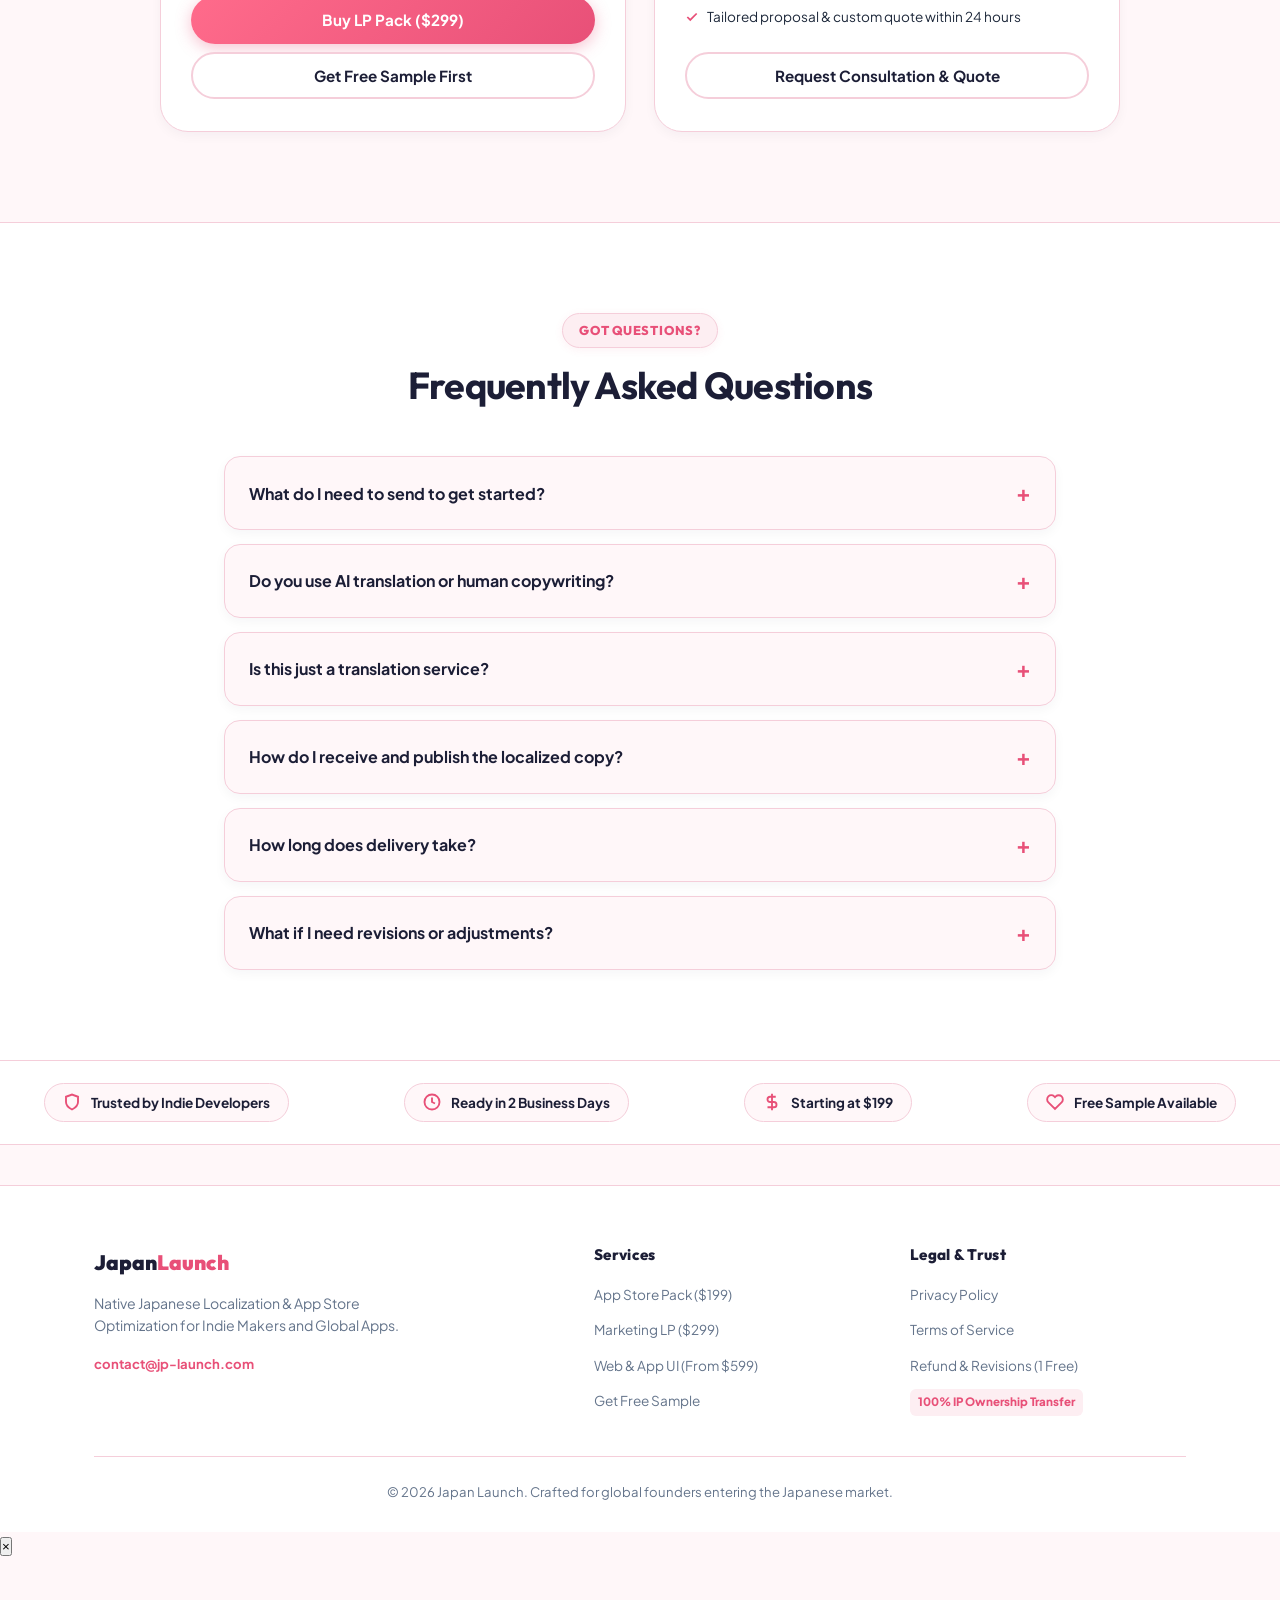
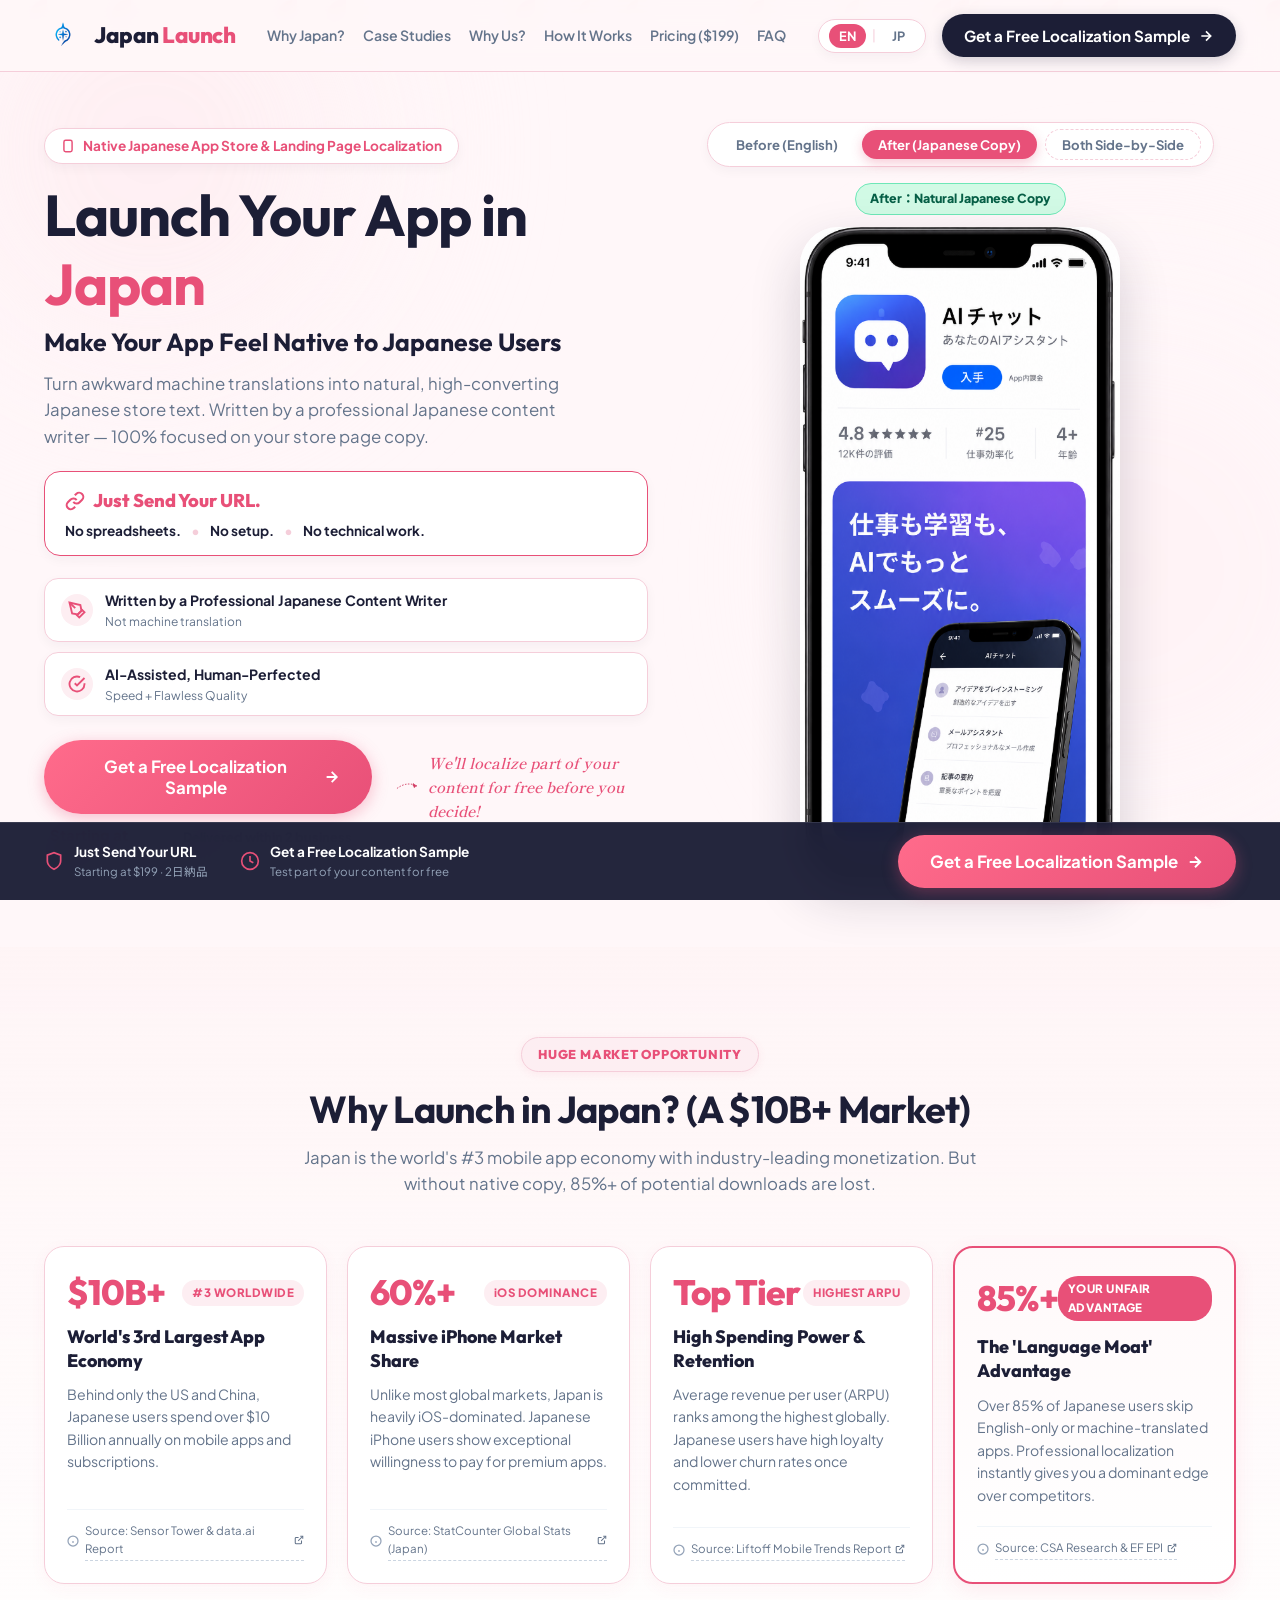
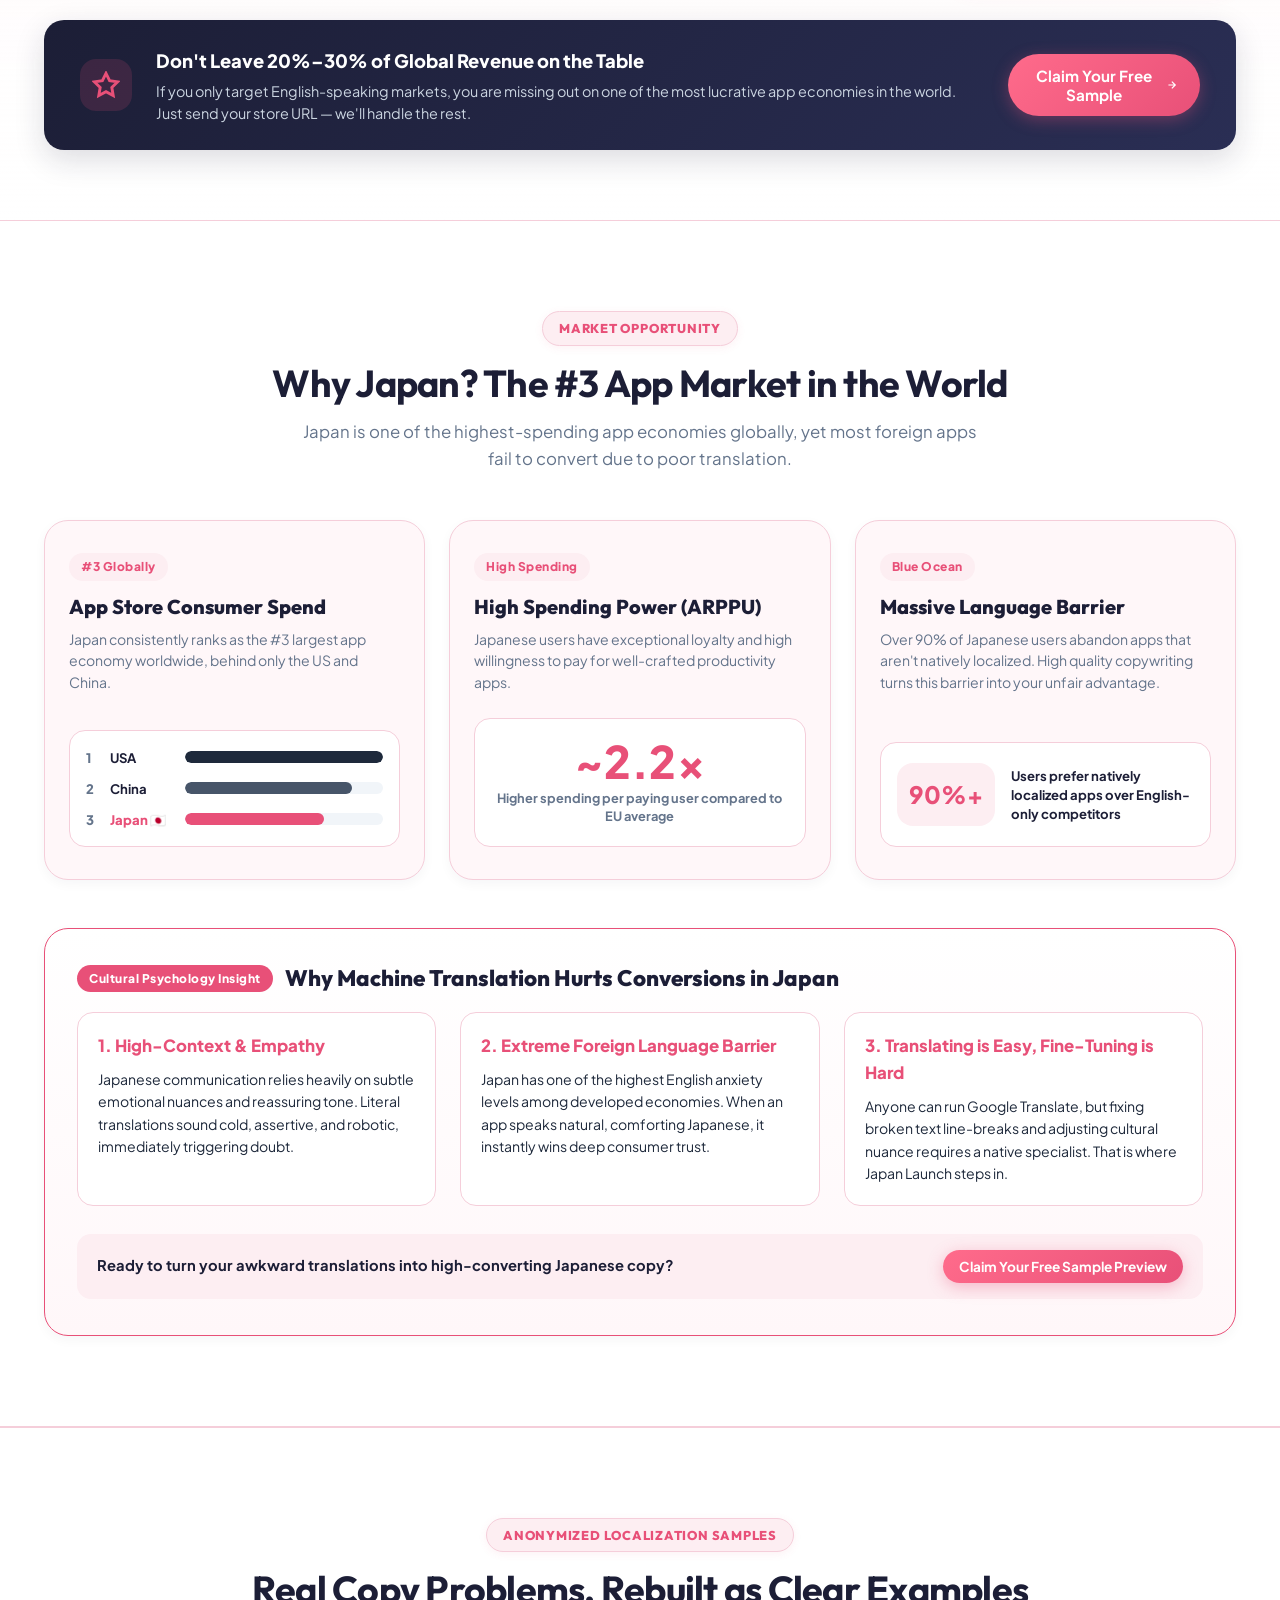
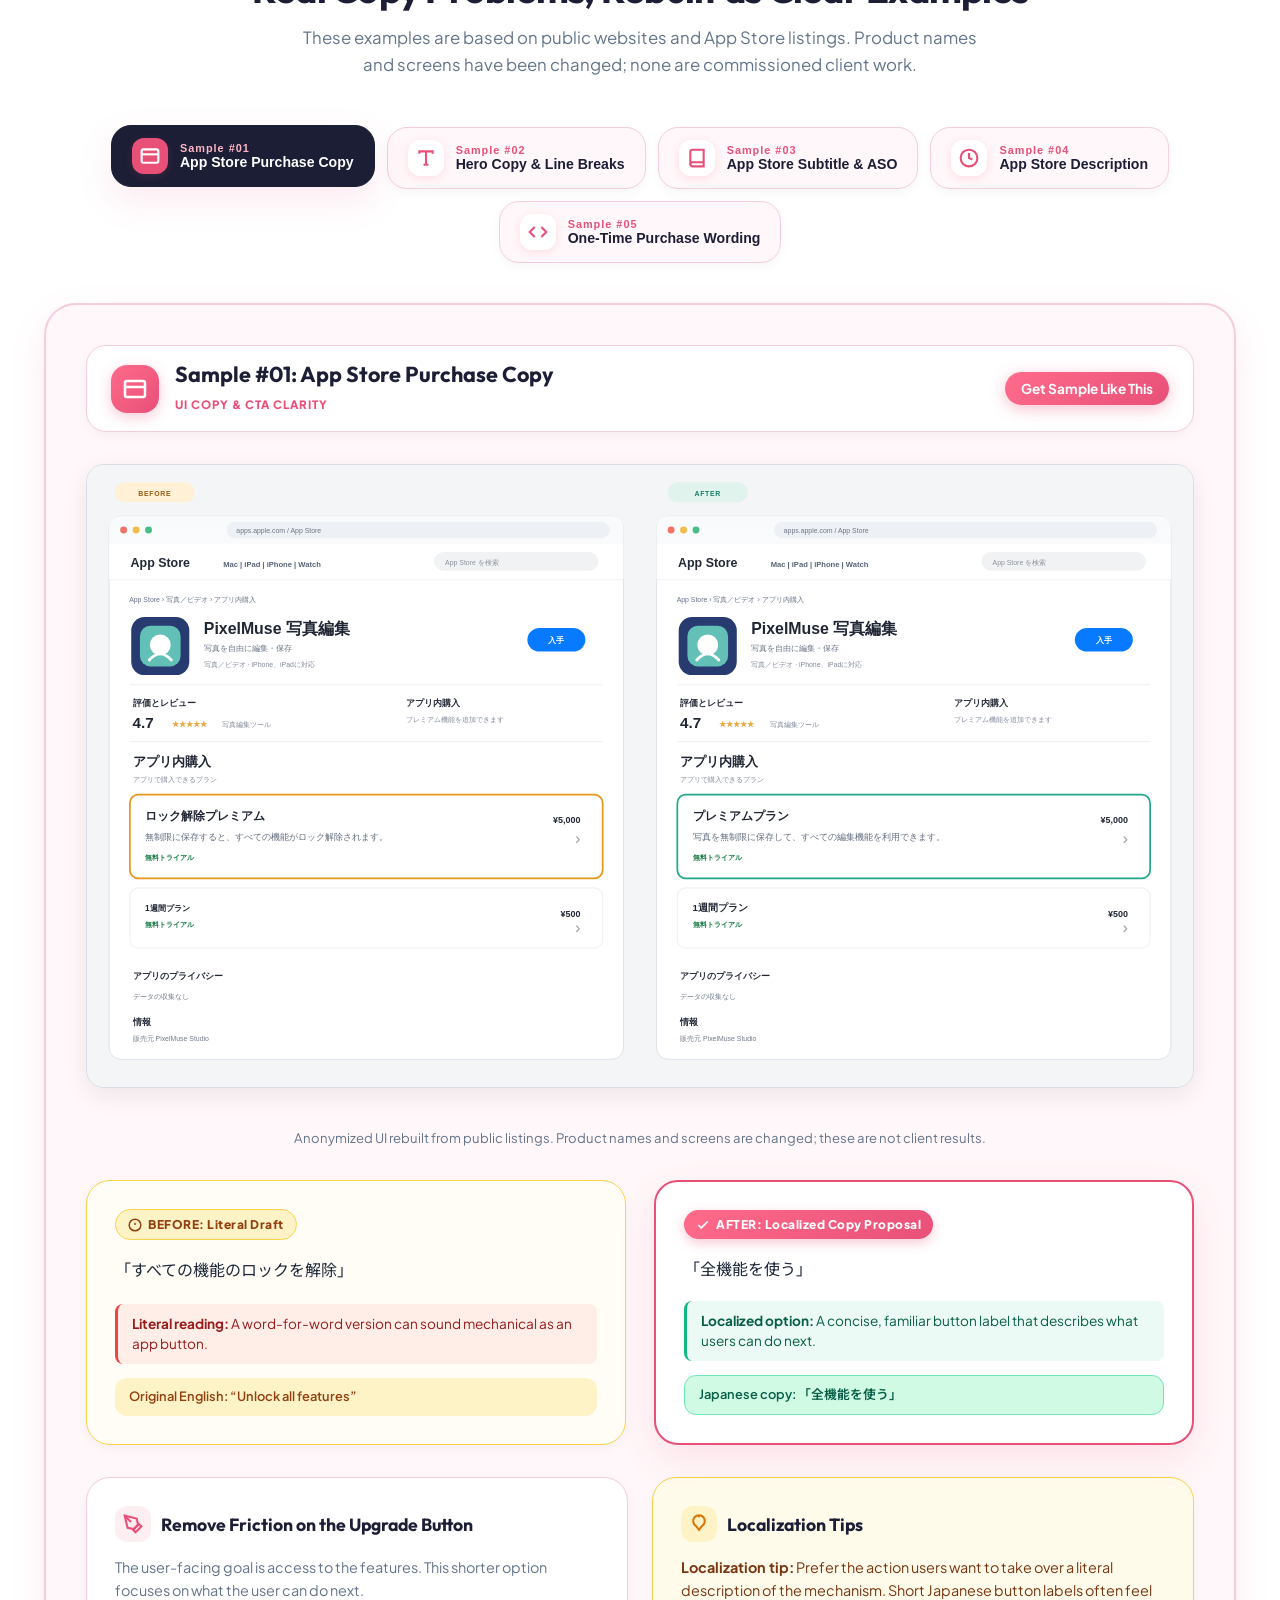
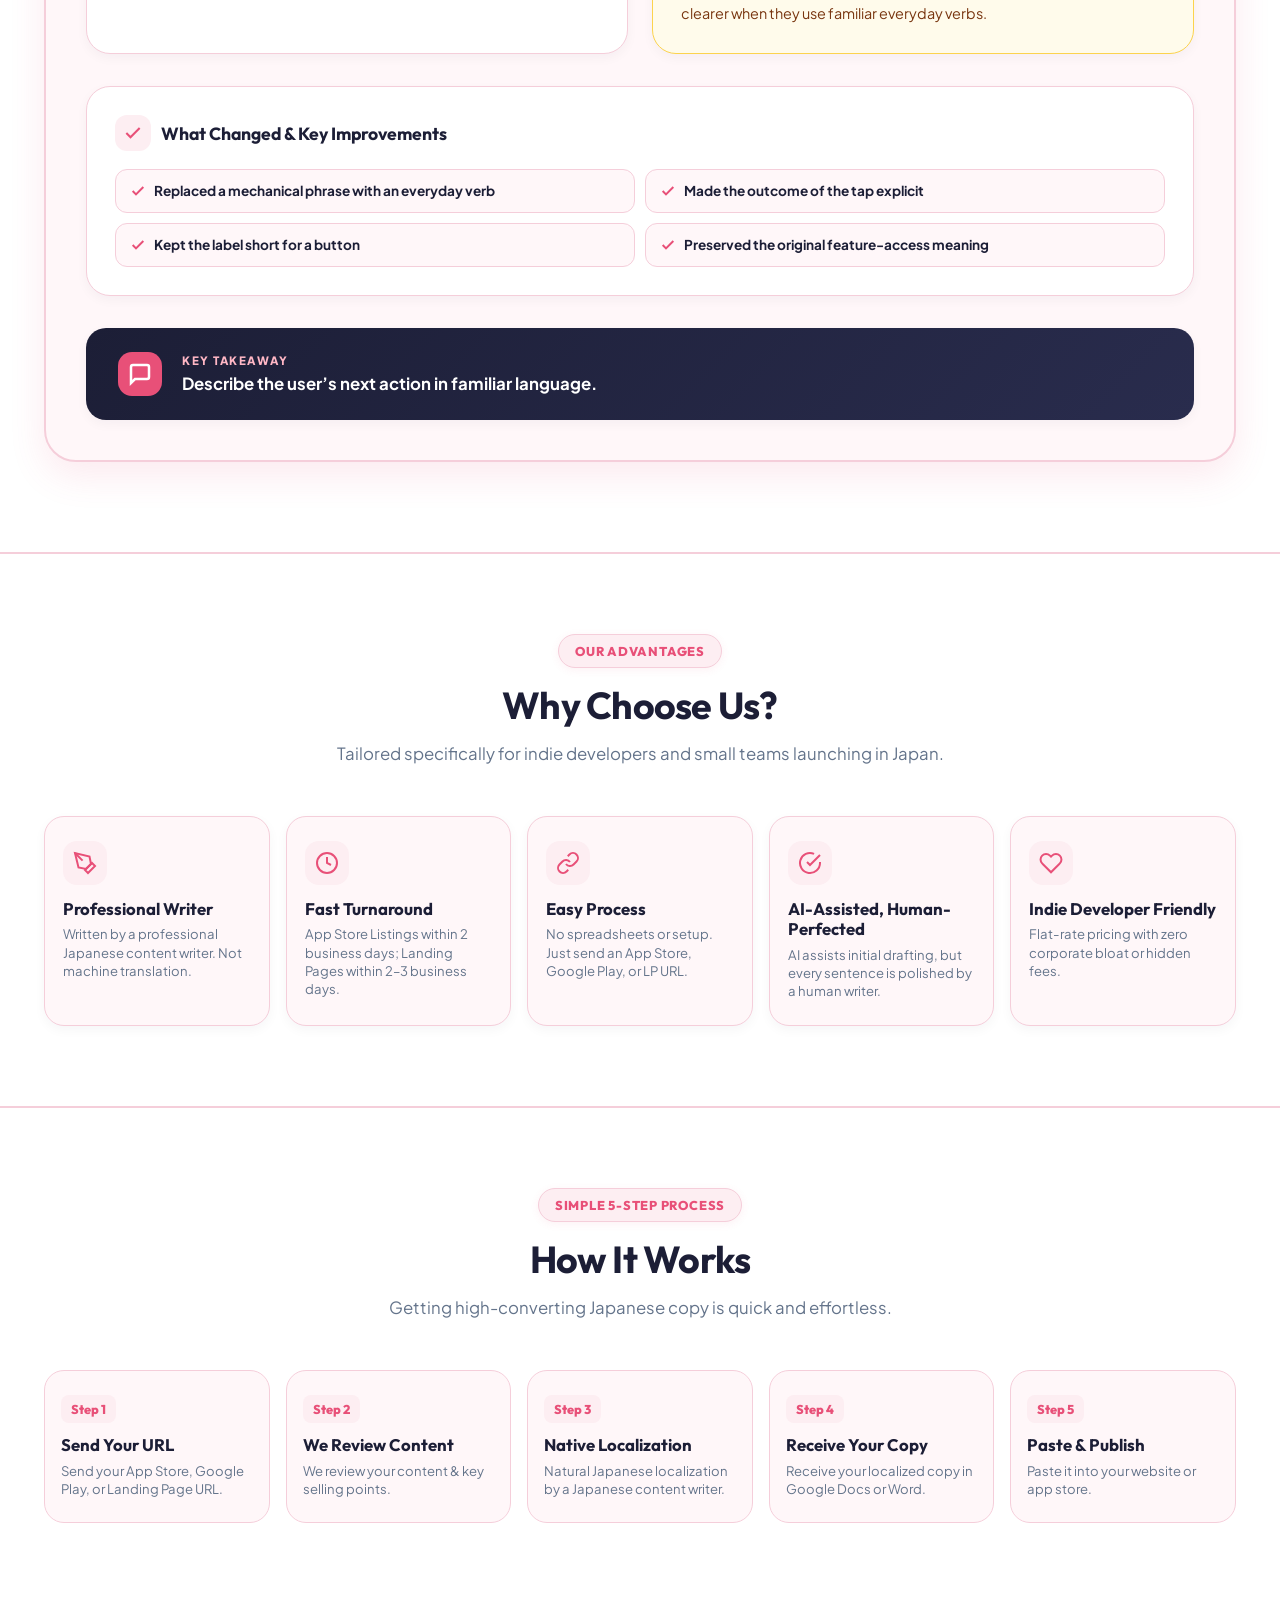
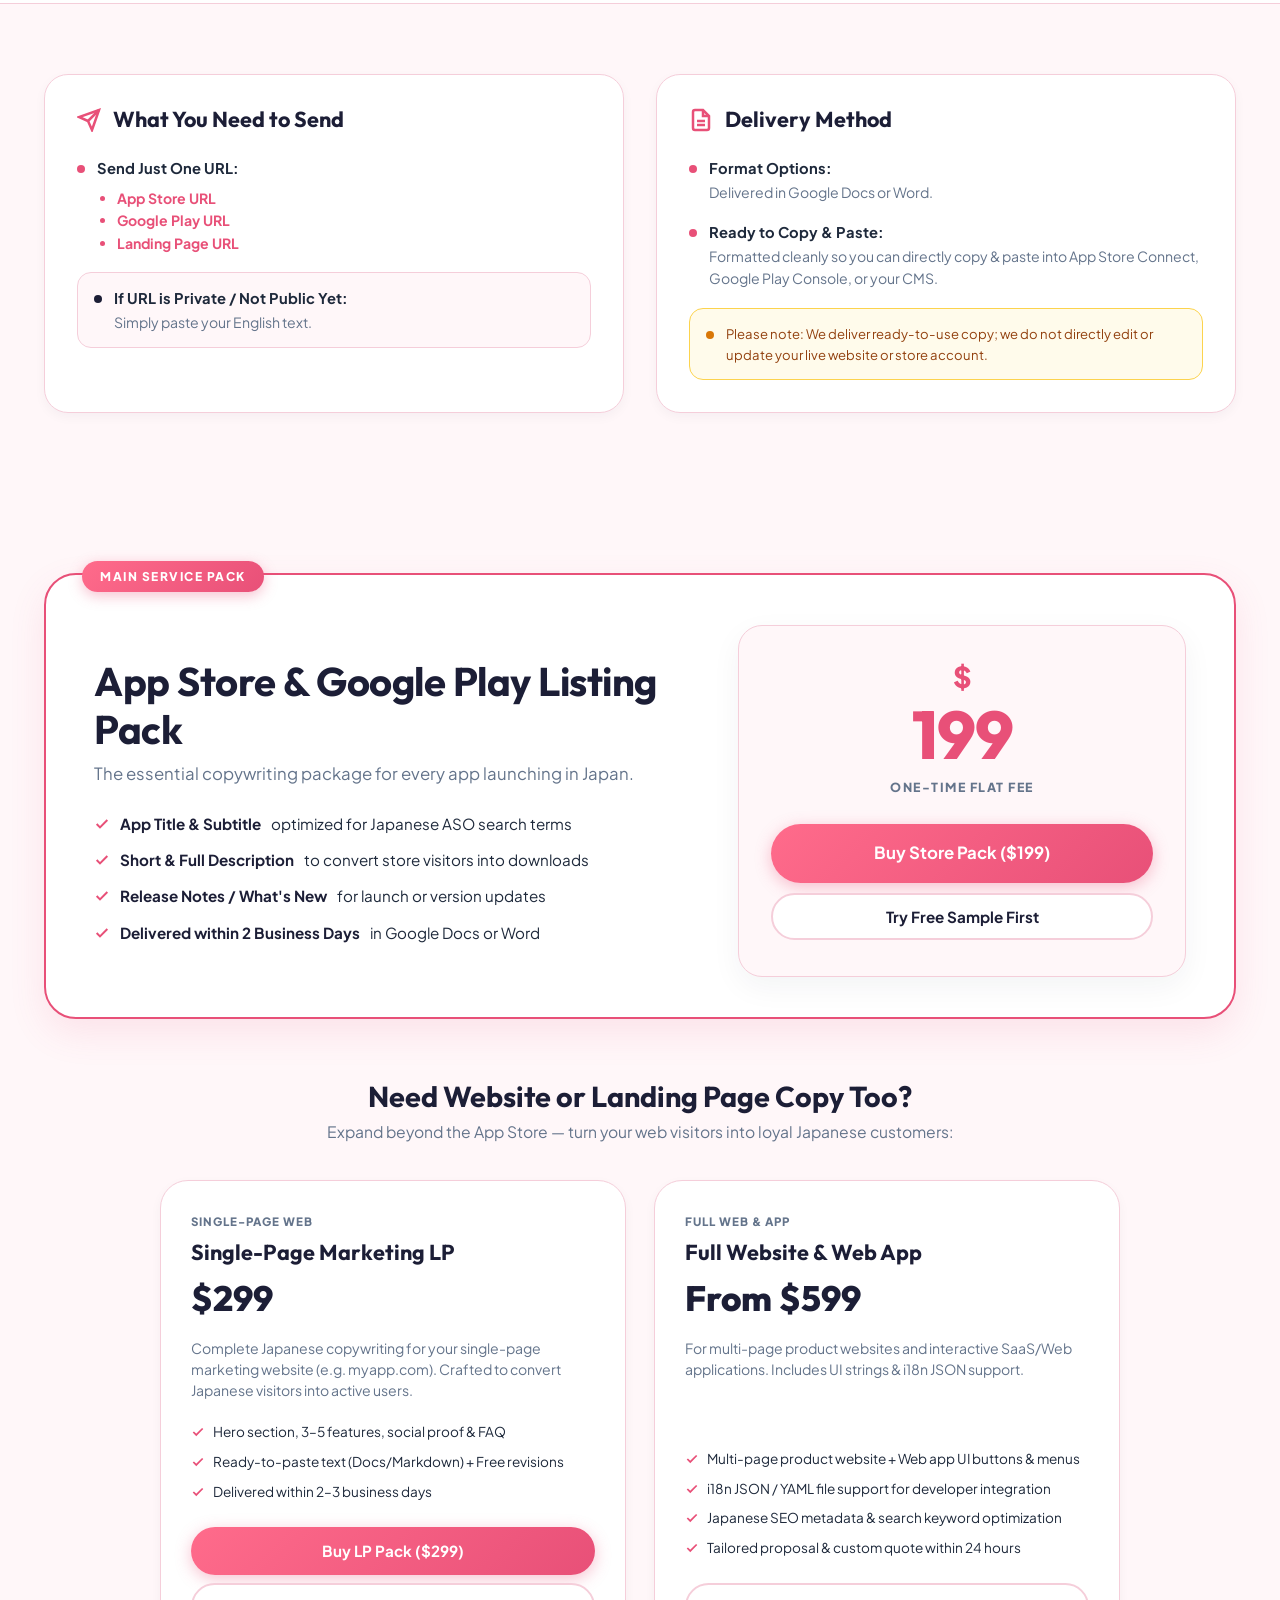
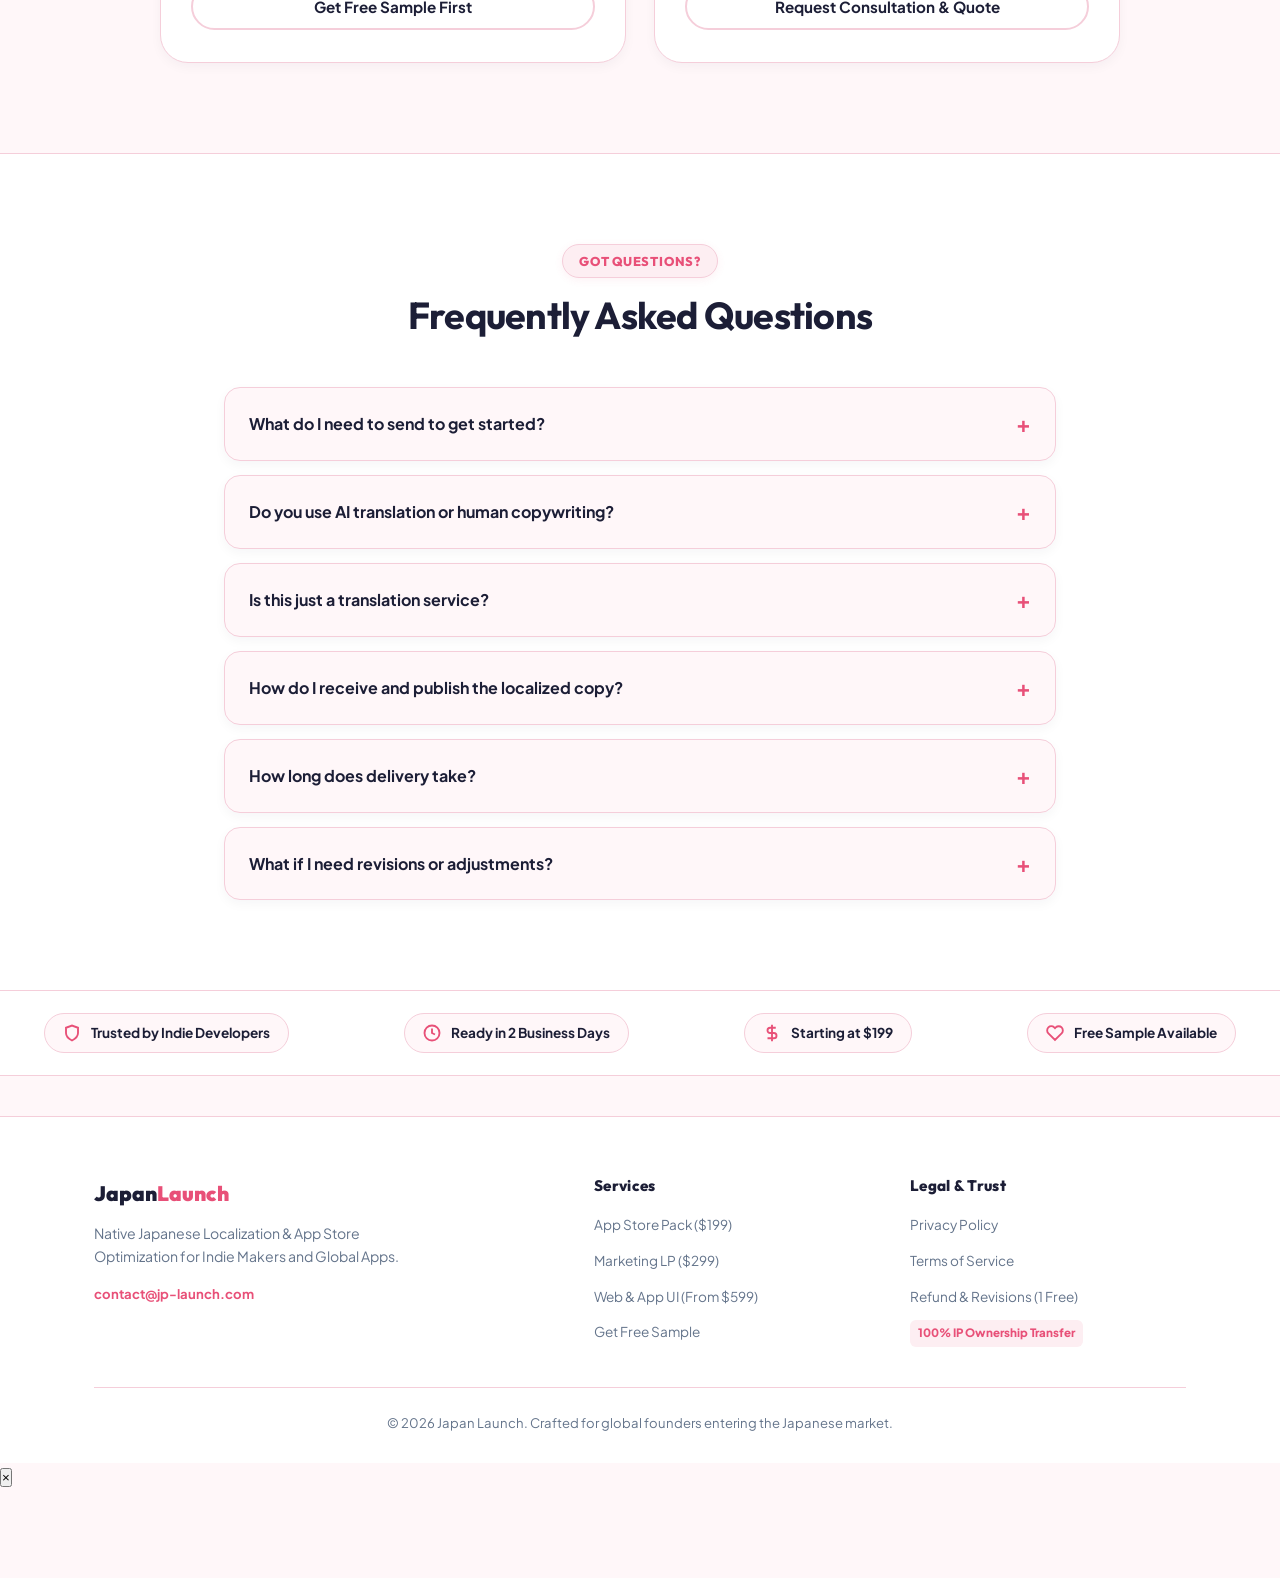
